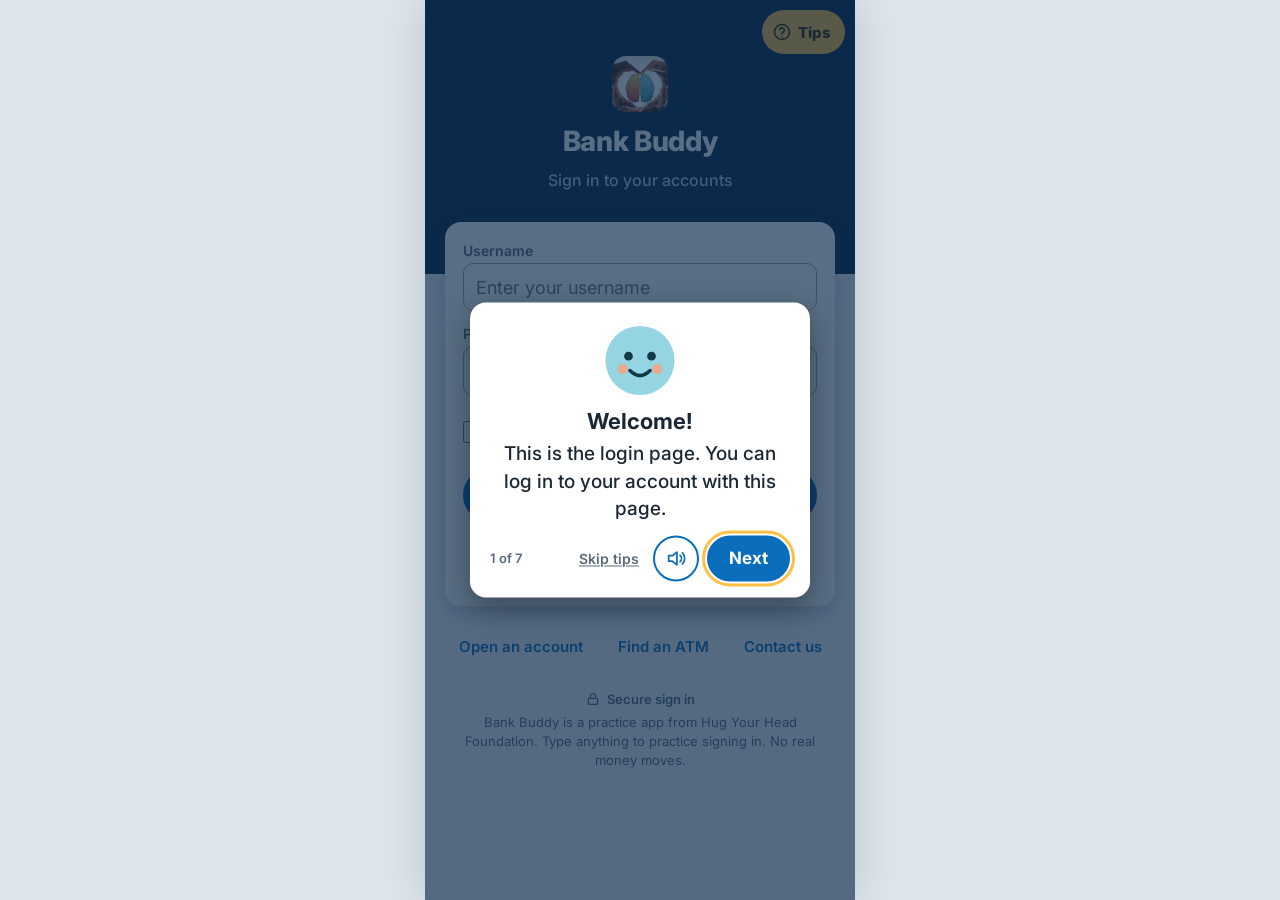
==== bank-buddy/index.html @ 701d1bda "Bank Buddy: progress + Scam Score, practice mode, Dinner Challenge, Scam Test, share results Co-Auth" ====
<!DOCTYPE html>
<html lang="en">
<head>
<meta charset="utf-8">
<meta name="viewport" content="width=device-width, initial-scale=1, viewport-fit=cover">
<meta name="theme-color" content="#0b2a4a">
<meta name="robots" content="noindex, nofollow, noarchive">
<meta name="description" content="Bank Buddy is a practice banking app from Hug Your Head Foundation.">
<link rel="manifest" href="/bank-buddy/manifest.webmanifest">
<link rel="apple-touch-icon" href="/bank-buddy/apple-touch-icon.png">
<link rel="icon" type="image/png" href="/bank-buddy/icon-192.png">
<meta name="apple-mobile-web-app-capable" content="yes">
<meta name="mobile-web-app-capable" content="yes">
<meta name="apple-mobile-web-app-title" content="Bank Buddy">
<meta name="apple-mobile-web-app-status-bar-style" content="black-translucent">

<title>Bank Buddy Guided</title>
<link href="https://fonts.googleapis.com/css2?family=Inter:wght@400;500;600;700;800&display=swap" rel="stylesheet">
<style>
/* Layout idea: one phone-width column, navy header, white rows on a pale grey ground, tab bar at the bottom. */
:root{
  --navy:#0b2a4a; --acc:#0a6ebd; --bg:#f2f4f7; --line:#e1e6ec; --mute:#5b6b7a; --txt:#1b2733; --pos:#17703f; --err:#b3261e; --gold:#e8a317;
  --font:'Inter',system-ui,-apple-system,'Segoe UI',Roboto,sans-serif;
  color-scheme: light;
}
*{box-sizing:border-box}
html,body{height:100%;margin:0}
body{background:#dfe5ec;color:var(--txt);font-family:var(--font);-webkit-font-smoothing:antialiased;-webkit-tap-highlight-color:transparent}
button,input,select{font-family:inherit;color:inherit}
button{cursor:pointer}
a{color:inherit}
:focus-visible{outline:3px solid #ffbf47;outline-offset:2px}
#app{height:100%;max-width:430px;margin:0 auto;background:var(--bg);display:flex;flex-direction:column;position:relative;overflow:hidden;box-shadow:0 0 40px rgba(11,42,74,.18)}
.scroll{flex:1;overflow-y:auto;overflow-x:hidden;-webkit-overflow-scrolling:touch}
.hdr{background:var(--navy);color:#fff;padding:calc(env(safe-area-inset-top) + 12px) 12px 14px;flex:none}
.hdr.big{padding:calc(env(safe-area-inset-top) + 18px) 20px 20px}
.nav{display:grid;grid-template-columns:96px 1fr 96px;align-items:center;min-height:44px}
.nav .t{font-size:18px;font-weight:700;text-align:center}
.nav .r{display:flex;justify-content:flex-end}
.nbtn{display:inline-flex;align-items:center;gap:2px;min-height:44px;min-width:44px;padding:0 8px;color:#fff;font-weight:600;font-size:17px;background:none;border:none}
.tabbar{flex:none;display:flex;background:#fff;border-top:1px solid var(--line);padding:6px 4px calc(env(safe-area-inset-bottom) + 8px)}
.tab{flex:1;display:flex;flex-direction:column;align-items:center;justify-content:center;gap:3px;min-height:56px;background:none;border:none;color:var(--mute);font-size:12px;font-weight:600;padding:0}
.tab[aria-current="page"]{color:var(--acc);font-weight:700}
.sect{display:flex;justify-content:space-between;align-items:baseline;padding:18px 16px 8px}
.sect h2{margin:0;font-size:14px;font-weight:700;color:var(--mute);text-transform:uppercase;letter-spacing:.6px}
.sect span{font-size:15px;font-weight:700}
.row{display:flex;align-items:center;gap:12px;padding:14px 16px;min-height:56px;background:#fff;border:none;border-bottom:1px solid var(--line);width:100%;text-align:left;text-decoration:none;color:var(--txt)}
.row .m{flex:1;min-width:0}
.row .n{font-size:17px;font-weight:600}
.row .s{font-size:14px;color:var(--mute);margin-top:2px;line-height:1.3}
.row .a{text-align:right}
.row .amt{font-size:19px;font-weight:700;font-variant-numeric:tabular-nums}
.chev{color:#8a97a5;flex:none}
.qa{display:flex;background:#fff;padding:16px 8px 14px;border-bottom:1px solid var(--line)}
.qa button{flex:1;display:flex;flex-direction:column;align-items:center;gap:6px;min-height:44px;background:none;border:none;font-size:13px;font-weight:600}
.qa .c{width:52px;height:52px;border-radius:26px;background:#e6f0fa;color:var(--acc);display:flex;align-items:center;justify-content:center}
.promo{margin:16px;background:#fff;border-radius:14px;padding:14px 16px;display:flex;align-items:center;gap:12px;border:1px solid var(--line);width:calc(100% - 32px);text-align:left}
.tx{display:flex;align-items:center;gap:12px;padding:10px 16px;min-height:60px;background:#fff;border:none;border-bottom:1px solid var(--line);width:100%;text-align:left}
.av{flex:none;width:40px;height:40px;border-radius:20px;background:#e6edf5;color:var(--navy);display:flex;align-items:center;justify-content:center;font-weight:700;font-size:16px}
.tx .m{flex:1;min-width:0}
.tx .n{font-size:16px;font-weight:600;overflow:hidden;text-overflow:ellipsis;white-space:nowrap}
.tx .s{font-size:14px;color:var(--mute)}
.tx .v{font-size:16px;font-weight:700;font-variant-numeric:tabular-nums}
.pos{color:var(--pos)}
.lbl{padding:12px 16px 6px;font-size:13px;font-weight:700;color:var(--mute);text-transform:uppercase;letter-spacing:.6px}
.seg{display:flex;background:#fff;border-bottom:1px solid var(--line)}
.seg button{flex:1;padding:12px 0;font-size:16px;font-weight:600;color:var(--mute);background:none;border:none;border-bottom:3px solid transparent;min-height:48px}
.seg button[aria-selected="true"]{color:var(--acc);font-weight:700;border-bottom-color:var(--acc)}
.pill{flex:1;display:flex;align-items:center;justify-content:center;gap:6px;min-height:44px;border-radius:22px;background:rgba(255,255,255,.14);color:#fff;font-weight:600;font-size:15px;border:none}
.search{display:flex;gap:8px;padding:10px 16px}
.search .f{flex:1;display:flex;align-items:center;gap:8px;background:#fff;border:1px solid #c9d2dc;border-radius:22px;padding:0 14px;min-height:44px;color:var(--mute)}
.search input{flex:1;border:none;outline:none;background:transparent;font-size:16px;min-width:0;min-height:42px}
.search .fb{width:44px;height:44px;border-radius:22px;border:1px solid #c9d2dc;background:#fff;color:var(--navy);display:flex;align-items:center;justify-content:center}
.chips{display:flex;gap:8px;padding:0 16px 10px}
.chip{min-height:36px;padding:0 14px;border-radius:18px;border:1px solid #c9d2dc;background:#fff;font-size:14px;font-weight:600}
.chip[aria-pressed="true"]{background:var(--navy);color:#fff;border-color:var(--navy)}
.fld{position:relative;display:flex;align-items:center;justify-content:space-between;gap:10px;background:#fff;padding:12px 16px;min-height:60px;border-bottom:1px solid var(--line)}
.fld .fm{flex:1;min-width:0}
.fld .lab{display:block;font-size:13px;font-weight:600;color:var(--mute)}
.fld .val{font-size:17px;font-weight:600;margin-top:2px}
.fld .sub{font-size:14px;color:var(--mute)}
.fld select{width:100%;border:none;background:transparent;font-size:17px;font-weight:600;padding:2px 28px 2px 0;appearance:none;-webkit-appearance:none;outline-offset:6px;margin-top:2px}
.fld .dd{position:absolute;right:16px;top:50%;transform:translateY(-50%);pointer-events:none;color:#8a97a5}
.fld input.txt{width:100%;border:none;outline:none;background:transparent;font-size:17px;font-weight:500;padding:2px 0;min-height:28px;margin-top:2px}
.amt-box{background:#fff;padding:14px 16px;border-top:1px solid var(--line);border-bottom:1px solid var(--line)}
.amt-box .in{display:flex;align-items:center;gap:4px}
.amt-box .in span{font-size:34px;font-weight:700;color:var(--mute)}
.amt-box input{flex:1;min-width:0;border:none;outline:none;background:transparent;font-size:34px;font-weight:700;min-height:48px;font-variant-numeric:tabular-nums}
.err{display:flex;gap:8px;align-items:flex-start;margin:12px 16px 0;padding:10px 12px;border-radius:10px;background:#fdecea;color:var(--err);font-size:15px;font-weight:600;line-height:1.35}
.note{padding:12px 16px;font-size:13px;color:var(--mute);line-height:1.45}
.foot{padding:12px 16px calc(env(safe-area-inset-bottom) + 20px);display:flex;flex-direction:column;gap:10px;background:var(--bg)}
.btn{display:flex;align-items:center;justify-content:center;gap:8px;min-height:54px;border-radius:28px;border:2px solid var(--acc);background:var(--acc);color:#fff;font-weight:700;font-size:18px;width:100%}
.btn.s{background:#fff;color:var(--acc)}
.btn.sm{min-height:48px;font-size:16px}
.kv{display:flex;justify-content:space-between;align-items:flex-start;gap:16px;padding:14px 16px;background:#fff;border-bottom:1px solid var(--line)}
.kv .k{font-size:15px;color:var(--mute);font-weight:500}
.kv .v{font-size:16px;font-weight:600;text-align:right;min-width:0;overflow-wrap:anywhere}
.hero{background:#fff;padding:22px 16px 18px;text-align:center;border-bottom:1px solid var(--line)}
.hero .k{font-size:14px;font-weight:600;color:var(--mute)}
.hero .b{font-size:44px;font-weight:800;letter-spacing:-.5px;margin-top:4px;font-variant-numeric:tabular-nums}
.ok{width:72px;height:72px;border-radius:36px;background:var(--pos);color:#fff;display:flex;align-items:center;justify-content:center;margin:0 auto 10px}
.login-top{background:var(--navy);padding:calc(env(safe-area-inset-top) + 56px) 24px 84px;display:flex;flex-direction:column;align-items:center;gap:12px;color:#fff}
.login-card{margin:-52px 20px 0;background:#fff;border-radius:16px;padding:20px 18px 18px;box-shadow:0 6px 20px rgba(11,42,74,.18);display:flex;flex-direction:column;gap:14px}
.login-card label.l{display:block;font-size:14px;font-weight:600;color:var(--mute);margin-bottom:4px}
.dots{-webkit-text-security:disc;text-security:disc}
.login-card input[type=text],.login-card input[type=password]{width:100%;border:1.5px solid #9aa8b6;border-radius:10px;padding:10px 12px;font-size:18px;min-height:48px;background:#fff}
.pw{display:flex;align-items:center;border:1.5px solid #9aa8b6;border-radius:10px;padding-right:6px}
.pw input{border:none!important;flex:1;min-width:0}
.linkbtn{background:none;border:none;color:var(--acc);font-weight:600;font-size:16px;min-height:44px;padding:0 8px}
.contact{display:flex;align-items:center;gap:14px;padding:10px 16px;min-height:62px;background:#fff;border:none;border-bottom:1px solid var(--line);width:100%;text-align:left}
.rec{display:flex;gap:6px;padding:4px 10px 16px;overflow-x:auto}
.rec button{flex:none;display:flex;flex-direction:column;align-items:center;gap:6px;width:76px;min-height:44px;background:none;border:none;font-size:13px;font-weight:600}
.rec .av{width:56px;height:56px;border-radius:28px;background:#dbe8f6;font-size:19px}
.card3d{margin:16px;border-radius:18px;padding:18px;color:#fff;background:linear-gradient(135deg,#0b2a4a,#0a6ebd);min-height:170px;display:flex;flex-direction:column;justify-content:space-between;box-shadow:0 8px 20px rgba(11,42,74,.25)}
.sw{position:relative;width:52px;height:32px;flex:none}
.sw input{position:absolute;inset:0;opacity:0;width:100%;height:100%;margin:0;cursor:pointer}
.sw i{position:absolute;inset:0;border-radius:16px;background:#9aa8b6;transition:background .15s}
.sw i::after{content:"";position:absolute;left:3px;top:3px;width:26px;height:26px;border-radius:13px;background:#fff;transition:transform .15s}
.sw input:checked + i{background:var(--acc)}
.sw input:checked + i::after{transform:translateX(20px)}
.sw input:focus-visible + i{outline:3px solid #ffbf47;outline-offset:2px}
.scrim{position:absolute;inset:0;background:rgba(11,42,74,.5);display:flex;align-items:flex-end;z-index:20}
.sheet{background:#fff;width:100%;border-radius:20px 20px 0 0;padding:8px 0 calc(env(safe-area-inset-bottom) + 16px);max-height:85%;overflow-y:auto}
.sheet .grab{width:40px;height:5px;border-radius:3px;background:#c9d2dc;margin:4px auto 10px}
.sheet h2{margin:0;padding:4px 16px 8px;font-size:20px}
.toast{position:absolute;left:16px;right:16px;bottom:calc(env(safe-area-inset-bottom) + 84px);background:var(--navy);color:#fff;border-radius:12px;padding:12px 16px;font-size:15px;font-weight:600;z-index:30;text-align:center}
.badge{position:absolute;top:6px;right:6px;min-width:18px;height:18px;border-radius:9px;background:var(--gold);color:var(--txt);font-size:12px;font-weight:800;display:flex;align-items:center;justify-content:center;padding:0 4px}
.up{width:100%;display:flex;gap:10px;padding:12px 16px;background:#fff}
.up label{flex:1;position:relative;min-height:96px;border:2px dashed #9aa8b6;border-radius:12px;display:flex;flex-direction:column;align-items:center;justify-content:center;gap:6px;font-size:14px;font-weight:600;color:var(--mute);text-align:center;padding:8px;cursor:pointer}
.up label.done{border-style:solid;border-color:var(--pos);color:var(--pos)}
.up input{position:absolute;inset:0;opacity:0;width:100%;height:100%;cursor:pointer}
.hdr{position:relative}
.login-top{position:relative}
.tipsbtn{position:absolute;top:calc(env(safe-area-inset-top) + 10px);right:10px;display:inline-flex;align-items:center;gap:6px;min-height:44px;padding:0 14px 0 10px;border-radius:22px;border:none;background:#ffbf47;color:#3b2a00;font-weight:800;font-size:15px;z-index:5}
.tipsbtn.s1{right:76px}.tipsbtn.s2{right:60px}
.tourblock{position:absolute;inset:0;z-index:40;background:transparent}
.tourblock.dim{background:rgba(11,42,74,.68)}
.ring{position:absolute;z-index:41;border:3px solid #ffbf47;border-radius:14px;box-shadow:0 0 0 9999px rgba(11,42,74,.68);pointer-events:none}
.ring.pulse{box-shadow:none;animation:pulse 1.4s infinite}
@keyframes pulse{0%,100%{box-shadow:0 0 0 0 rgba(255,191,71,.8)}50%{box-shadow:0 0 0 10px rgba(255,191,71,0)}}
.tpop{position:absolute;z-index:43;left:16px;width:calc(100% - 32px);max-width:330px;background:#fff;border-radius:16px;padding:14px;box-shadow:0 10px 30px rgba(0,0,0,.35)}
.tpop.say{left:50%;top:50%;transform:translate(-50%,-50%);width:calc(100% - 40px);max-width:340px;padding:22px 20px 16px;text-align:center}
.tpop h3{margin:8px 0 6px;font-size:22px;line-height:1.2}
.tpop p{margin:0;font-size:17px;line-height:1.45;font-weight:500}
.tpop.say p{font-size:19px}
.tpop .tb{display:flex;align-items:center;gap:8px;margin-top:12px}
.tpop .cnt{flex:1;font-size:13px;color:var(--mute);font-weight:600;text-align:left}
.tbtn{min-height:46px;padding:0 20px;border-radius:23px;border:2px solid var(--acc);background:var(--acc);color:#fff;font-weight:700;font-size:17px}
.tbtn.o{background:#fff;color:var(--acc)}
.tbtn.ic{width:46px;padding:0;display:inline-flex;align-items:center;justify-content:center}
.skip{background:none;border:none;color:var(--mute);font-size:14px;font-weight:600;min-height:44px;padding:0 6px;text-decoration:underline}
.trybar{position:absolute;left:10px;right:10px;bottom:calc(env(safe-area-inset-bottom) + 10px);z-index:35;background:#fff8e1;border:2px solid #ffbf47;border-radius:14px;padding:6px 6px 6px 10px;display:flex;align-items:center;gap:8px;box-shadow:0 4px 14px rgba(0,0,0,.22)}
.trybar .tbtn.ic{min-height:40px;min-width:40px}
.trybar .mini{flex:none;border:none;background:rgba(0,0,0,.08);border-radius:999px;font-size:14px;font-weight:700;padding:0 12px;min-height:40px;color:inherit}
.trybar.min{left:auto;right:10px;padding:4px 12px 4px 6px;border-radius:999px;cursor:pointer}
.trybar.min .t,.trybar.min .tbtn,.trybar.min .skip,.trybar.min .mini{display:none}
.trybar.min:after{content:'Your turn';font-size:14px;font-weight:700;color:#3b2a00}
.trybar.mbar.min:after{content:'Mission';color:var(--navy)}
.trybar.cbar.min:after{content:'Challenge'}
.trybar .t{flex:1;font-size:15px;font-weight:700;line-height:1.25;color:#3b2a00}
.trybar.mbar{background:#e6f0fa;border-color:var(--acc)}
.trybar.mbar .t{color:var(--navy)}
.mcard{display:block;width:calc(100% - 32px);margin:12px 16px 0;padding:14px 16px;border-radius:16px;border:2px solid #ffbf47;background:#fff8e1;text-align:left}
.mc-top{display:flex;justify-content:space-between;align-items:center}
.mc-rank{display:inline-flex;align-items:center;gap:6px;font-size:19px;font-weight:800;color:#3b2a00}
.mc-n{font-size:14px;font-weight:700;color:#3b2a00}
.bar{display:block;height:12px;border-radius:6px;background:#f0e2b6;margin:10px 0;overflow:hidden}
.bar i{display:block;height:100%;background:var(--navy);border-radius:6px}
.mc-cta{display:flex;align-items:center;justify-content:space-between;font-size:16px;font-weight:700;color:var(--acc)}
.rankcard{background:#fff;padding:18px 16px;border-bottom:1px solid var(--line)}
.lv{display:flex;gap:6px;margin-top:12px}
.lv span{flex:1;text-align:center;font-size:13px;font-weight:700;padding:8px 2px;border-radius:10px;border:2px solid var(--line);color:var(--mute)}
.lv span.on{border-color:var(--navy);background:var(--navy);color:#fff}
.lv span.past{border-color:var(--pos);color:var(--pos)}
.chip2{flex:none;min-height:36px;display:inline-flex;align-items:center;padding:0 14px;border-radius:18px;font-size:14px;font-weight:700;border:2px solid var(--acc);color:var(--acc);background:#fff}
.chip2.dn{border-color:var(--pos);color:var(--pos)}
.stars{display:flex;justify-content:center;gap:4px;flex-wrap:wrap}
.chk{background:#fff;padding:6px 16px 10px;border-top:1px solid var(--line);border-bottom:1px solid var(--line)}
.chk label{display:flex;align-items:flex-start;gap:12px;min-height:48px;padding:10px 0;font-size:16px;font-weight:600;line-height:1.35;border-bottom:1px solid var(--line)}
.chk label:last-child{border-bottom:none}
.chk input{width:26px;height:26px;accent-color:var(--acc);flex:none;margin:0}
.btn[disabled]{opacity:.45}
.qcard{margin:16px;background:#fff;border:2px solid var(--line);border-radius:16px;padding:16px}
.qcard .src{font-size:13px;font-weight:700;color:var(--mute);text-transform:uppercase;letter-spacing:.5px}
.qcard .msg{font-size:20px;font-weight:600;line-height:1.4;margin-top:6px}
.res{margin:0 16px;padding:14px;border-radius:14px;border:2px solid;font-size:16px;line-height:1.45}
.res.good{border-color:var(--pos);background:#eaf6ee}.res.bad{border-color:var(--err);background:#fdecea}
.res b{display:flex;align-items:center;gap:8px;font-size:19px;margin-bottom:4px}
.login-card{position:relative;z-index:1}
@media (prefers-reduced-motion:reduce){*{transition:none!important;animation:none!important}}
</style>
</head>
<body>
<div id="app"></div>
<script>
"use strict";
/* ---------- helpers ---------- */
var esc=function(s){return String(s).replace(/[&<>"']/g,function(c){return {'&':'&amp;','<':'&lt;','>':'&gt;','"':'&quot;',"'":'&#39;'}[c]})};
var fmt=function(n){return new Intl.NumberFormat('en-US',{style:'currency',currency:'USD'}).format(n)};
var r2=function(n){return Math.round(n*100)/100};
var dshort=function(iso){return new Date(iso).toLocaleDateString('en-US',{month:'short',day:'numeric'})};
var dlong=function(iso){return new Date(iso).toLocaleDateString('en-US',{month:'short',day:'numeric',year:'numeric'})};
function ico(p,s,fill){s=s||24;return '<svg width="'+s+'" height="'+s+'" viewBox="0 0 24 24" fill="'+(fill||'none')+'" stroke="currentColor" stroke-width="1.9" stroke-linecap="round" stroke-linejoin="round" aria-hidden="true">'+p+'</svg>'}
var P={
 accounts:'<path d="M3 10l9-6 9 6"/><path d="M5 10v8M9.5 10v8M14.5 10v8M19 10v8"/><path d="M3 20h18"/>',
 transfer:'<path d="M4 8h14M14 4l4 4-4 4"/><path d="M20 16H6M10 12l-4 4 4 4"/>',
 deposit:'<path d="M4 8h3l2-3h6l2 3h3v11H4V8z"/><circle cx="12" cy="13" r="3.5"/>',
 cards:'<rect x="3" y="5" width="18" height="14" rx="2"/><path d="M3 10h18M7 15h3"/>',
 more:'<circle cx="5" cy="12" r="1.3"/><circle cx="12" cy="12" r="1.3"/><circle cx="19" cy="12" r="1.3"/>',
 bell:'<path d="M6 16v-5a6 6 0 1112 0v5l2 2H4l2-2z"/><path d="M10 21h4"/>',
 chev:'<path d="M9 5l7 7-7 7"/>',back:'<path d="M15 5l-7 7 7 7"/>',down:'<path d="M5 9l7 7 7-7"/>',
 eye:'<path d="M2 12s4-7 10-7 10 7 10 7-4 7-10 7S2 12 2 12z"/><circle cx="12" cy="12" r="3"/>',
 eyeoff:'<path d="M3 3l18 18"/><path d="M10.6 6.1A9.8 9.8 0 0112 6c6 0 10 6 10 6a17 17 0 01-3.2 3.9M6.5 7.6C3.9 9.3 2 12 2 12s4 7 10 7a9.6 9.6 0 004.2-1"/>',
 face:'<path d="M4 8V6a2 2 0 012-2h2M16 4h2a2 2 0 012 2v2M20 16v2a2 2 0 01-2 2h-2M8 20H6a2 2 0 01-2-2v-2"/><path d="M9 10v1M15 10v1M12 10v4h-1M9 16c1.5 1.3 4.5 1.3 6 0"/>',
 bills:'<rect x="4" y="3" width="16" height="18" rx="2"/><path d="M8 8h8M8 12h8M8 16h5"/>',
 person:'<circle cx="9" cy="8" r="3.5"/><path d="M2.5 20c.8-3.5 3.3-5.5 6.5-5.5s5.7 2 6.5 5.5"/><path d="M17 8h5M19.5 5.5v5"/>',
 check:'<path d="M5 12.5l4.5 4.5L19 7"/>',search:'<circle cx="11" cy="11" r="7"/><path d="M20 20l-4-4"/>',
 cal:'<rect x="3" y="5" width="18" height="16" rx="2"/><path d="M3 10h18M8 3v4M16 3v4"/>',
 filter:'<path d="M4 6h16M7 12h10M10 18h4"/>',lock:'<rect x="5" y="11" width="14" height="9" rx="2"/><path d="M8 11V8a4 4 0 018 0v3"/>',
 warn:'<path d="M12 3l10 18H2L12 3z"/><path d="M12 10v5"/><path d="M12 18h.01"/>',
 user:'<circle cx="12" cy="8" r="4"/><path d="M4 21c1-4.5 4-6.5 8-6.5s7 2 8 6.5"/>',
 shield:'<path d="M12 3l8 3v6c0 5-3.5 8-8 9-4.5-1-8-4-8-9V6l8-3z"/><path d="M8.5 12l2.5 2.5 4.5-5"/>',
 help:'<circle cx="12" cy="12" r="9"/><path d="M9.1 9a3 3 0 015.8 1c0 2-3 2.5-3 4.5"/><path d="M12 18h.01"/>',
 doc:'<path d="M6 3h8l4 4v14H6V3z"/><path d="M14 3v4h4M9 12h6M9 16h6"/>',
 out:'<path d="M9 4H5v16h4M16 8l4 4-4 4M20 12H9"/>'
};
var LOGO='<img src="[data-uri]" width="56" height="56" alt="Hug Your Head logo" style="border-radius:14px;background:#fff;display:block">';

/* ---------- data ---------- */
var CONTACTS=[
 {id:'mom',name:'Mom',ini:'MC',sub:'maria.c@example.com'},
 {id:'jordan',name:'Jordan Patel',ini:'JP',sub:'(555) 014-2290'},
 {id:'alex',name:'Alex Rivera',ini:'AR',sub:'alex.r@example.com'},
 {id:'taylor',name:'Taylor Lee',ini:'TL',sub:'(555) 013-7741'},
 {id:'casey',name:'Casey Nguyen',ini:'CN',sub:'casey.n@example.com'}
];
var PAYEES=[
 {id:'phone',name:'Phone Company',sub:'Due in 6 days',amt:40},
 {id:'power',name:'Desert Electric and Gas',sub:'Due in 11 days',amt:60},
 {id:'net',name:'Skyline Internet',sub:'Due in 14 days',amt:50},
 {id:'water',name:'City Water Department',sub:'Due in 20 days',amt:25}
];
var SEND_LIMIT=2500, MIN_DUE=25;
function dAgo(n){var d=new Date();d.setHours(12,0,0,0);d.setDate(d.getDate()-n);return d.toISOString()}
function seed(){
  var id=0;
  function t(a,n,c,amt,d,p){id++;return {id:'t'+id,a:a,n:n,c:c,amt:amt,d:dAgo(d),p:!!p}}
  return {
    nid:100,alerts:2,locked:false,faceId:true,paperless:true,done:{},seen:{},tips:true,autoread:false,
    accts:[
      {id:'chk',name:'Everyday Checking',kind:'Checking',mask:'4821',bal:1000},
      {id:'sav',name:'Premier Savings',kind:'Savings',mask:'7730',bal:1000},
      {id:'cc',name:'Rewards Visa',kind:'Credit card',mask:'1156',bal:75,limit:500}
    ],
    txs:[
      t('chk','Coffee Corner','Dining',-5,0,true),
      t('chk','Grocery Mart','Groceries',-40,1),
      t('chk','Direct deposit','Payroll',500,2),
      t('chk','Streaming Plus','Entertainment',-10,3),
      t('chk','Gas Station','Auto',-30,4),
      t('chk','Transfer from Premier Savings','Transfer',100,5),
      t('chk','Phone Company','Bills',-50,6),
      t('chk','Pizza Place','Dining',-20,8),
      t('sav','Transfer to Everyday Checking','Transfer',-100,5),
      t('sav','Interest paid','Interest',2,9),
      t('sav','Transfer from Everyday Checking','Transfer',100,12),
      t('cc','Online Store','Shopping',-50,2),
      t('cc','Riverside Restaurant','Dining',-25,3),
      t('cc','Payment, thank you','Payment',100,10)
    ]
  };
}
var KEY='bankbuddy-guided-v1';
function load(){try{var s=localStorage.getItem(KEY);return s?JSON.parse(s):null}catch(e){return null}}
function save(){try{localStorage.setItem(KEY,JSON.stringify(S))}catch(e){}}
var S=load()||seed();
var UI={view:{name:'signin'},hist:[],sheet:null,flow:null,dep:null,q:'',filter:'all',showFilter:false,dtab:'activity',showPw:false,toast:'',err:'',cq:'',u:'',pwv:'',tour:null,mission:null,celebrate:null,scam:null,safety:[false,false,false],spoken:''};

function A(id){return S.accts.filter(function(a){return a.id===id})[0]}
function present(a){
  var pend=S.txs.filter(function(t){return t.a===a.id&&t.p}).reduce(function(s,t){return s+t.amt},0);
  return r2(a.bal-pend);
}
function addTx(a,n,c,amt,p){S.nid++;S.txs.push({id:'t'+S.nid,a:a,n:n,c:c,amt:r2(amt),d:new Date().toISOString(),p:!!p})}
function conf(){var c='ABCDEFGHJKMNPQRSTUVWXYZ23456789',o='';for(var i=0;i<8;i++){o+=c[Math.floor(Math.random()*c.length)];if(i===3)o+='-'}return o}
function parseAmt(v){v=String(v||'').replace(/[$,\s]/g,'');if(!/^\d+(\.\d{1,2})?$/.test(v))return NaN;return r2(parseFloat(v))}
function greet(){var h=new Date().getHours();return h<12?'Good morning':h<18?'Good afternoon':'Good evening'}
function ini(n){return n.split(/\s+/).map(function(w){return w[0]}).join('').slice(0,2).toUpperCase()}

/* ---------- navigation ---------- */
function go(view){UI.hint=null;UI.cmsg='';UI.tour=null;UI.sheet=null;UI.hist.push(UI.view);UI.view=view;UI.err='';render(true)}
function back(){UI.hint=null;UI.cmsg='';UI.tour=null;UI.sheet=null;UI.view=UI.hist.pop()||{name:'accounts'};UI.err='';render(true)}
function root(name){UI.hint=null;UI.cmsg='';UI.tour=null;UI.sheet=null;UI.hist=[];UI.view={name:name};UI.err='';UI.q='';UI.filter='all';UI.showFilter=false;UI.dtab='activity';render(true)}

/* ---------- components ---------- */
function tabbar(active){
  var tabs=[['accounts','Accounts','accounts'],['pay','Pay &amp; Transfer','transfer'],['deposit','Deposit','deposit'],['cards','Cards','cards'],['more','More','more']];
  return '<nav class="tabbar" aria-label="Main" data-tour="tabbar">'+tabs.map(function(t){
    return '<button class="tab" data-a="tab" data-t="'+t[0]+'"'+(active===t[0]?' aria-current="page"':'')+'>'+ico(P[t[2]],26,t[0]==='more'?'currentColor':'none')+'<span>'+t[1]+'</span></button>'}).join('')+'</nav>';
}
function nav(title,left,right){
  return '<header class="hdr"><div class="nav"><div>'+(left||'')+'</div><div class="t">'+title+'</div><div class="r">'+(right||'')+'</div></div></header>';
}
function nb(a,text,icon,extra){return '<button class="nbtn" data-a="'+a+'"'+(extra||'')+'>'+(icon?ico(P[icon],22):'')+text+'</button>'}
function kv(k,v){return '<div class="kv"><span class="k">'+k+'</span><span class="v">'+v+'</span></div>'}
function chevRow(icon,title,sub,attrs){
  return '<button class="row" '+attrs+'><span class="av" style="width:44px;height:44px;border-radius:12px;background:#e6f0fa;color:var(--acc)">'+ico(P[icon],26)+'</span><span class="m"><span class="n" style="display:block">'+title+'</span><span class="s" style="display:block">'+sub+'</span></span><span class="chev">'+ico(P.chev,20)+'</span></button>';
}
function txRow(t){
  var pos=t.amt>0;
  return '<button class="tx" data-a="tx" data-id="'+t.id+'"><span class="av">'+esc(t.c==='Payment'?'P':ini(t.n.replace(/^(Transfer|Sent|Bill pay)( to| from)?:?\s*/i,'')||t.n))+'</span><span class="m"><span class="n" style="display:block">'+esc(t.n)+'</span><span class="s" style="display:block">'+dshort(t.d)+' · '+(t.p?'Pending':esc(t.c))+'</span></span><span class="v'+(pos?' pos':'')+'">'+(pos?'+':'-')+fmt(Math.abs(t.amt))+'</span></button>';
}
function acctOpts(list,sel){return list.map(function(a){return '<option value="'+a.id+'"'+(a.id===sel?' selected':'')+'>'+esc(a.name)+' ...'+a.mask+'</option>'}).join('')}

/* ---------- screens ---------- */
function listFor(a){
  var q=UI.q.trim().toLowerCase();
  var list=S.txs.filter(function(t){return t.a===a.id}).sort(function(x,y){return (y.p-x.p)||(new Date(y.d)-new Date(x.d))||(y.id<x.id?-1:1)});
  if(UI.filter==='in')list=list.filter(function(t){return t.amt>0});
  if(UI.filter==='out')list=list.filter(function(t){return t.amt<0});
  if(q)list=list.filter(function(t){return (t.n+' '+t.c).toLowerCase().indexOf(q)>-1});
  if(!list.length)return '<div class="note" style="text-align:center;padding:28px 16px;font-size:15px">No transactions match.</div>';
  var pend=list.filter(function(t){return t.p}),post=list.filter(function(t){return !t.p});
  return (pend.length?'<div class="lbl">Pending</div>'+pend.map(txRow).join(''):'')+(post.length?'<div class="lbl">Posted</div>'+post.map(txRow).join(''):'');
}
function vDetail(){
  var a=A(UI.view.id), cc=a.kind==='Credit card';
  var sub=cc?('Credit card ...'+a.mask):(a.kind+' ...'+a.mask);
  var body='';
  if(UI.dtab==='activity'){
    body='<div class="search" data-tour="search"><label class="f"><span class="sr" style="position:absolute;left:-9999px">Search transactions</span>'+ico(P.search,20)+'<input id="q" type="search" placeholder="Search transactions" value="'+esc(UI.q)+'" data-in="q"></label><button class="fb" data-a="filtertoggle" aria-label="Filter transactions" aria-expanded="'+UI.showFilter+'">'+ico(P.filter,20)+'</button></div>'+
    (UI.showFilter?'<div class="chips">'+[['all','All'],['in','Money in'],['out','Money out']].map(function(c){return '<button class="chip" data-a="filter" data-f="'+c[0]+'" aria-pressed="'+(UI.filter===c[0])+'">'+c[1]+'</button>'}).join('')+'</div>':'')+
    '<div id="txlist" data-tour="txlist">'+listFor(a)+'</div>';
  } else if(UI.dtab==='details'){
    body='<div style="height:12px"></div>'+kv('Nickname',esc(a.name))+kv('Account type',a.kind)+kv('Account number','•••••••'+a.mask)+kv('Opened','March 14, 2021')+
      (a.kind==='Savings'?kv('Interest rate','0.50% APY'):'')+(cc?kv('Credit limit',fmt(a.limit))+kv('Available credit',fmt(a.limit-a.bal))+kv('Minimum payment due',fmt(MIN_DUE)):'')+
      '<div class="note">Routing and full account numbers are hidden in this demo.</div>';
  } else {
    body='<div style="height:12px"></div>'+['October 2026','September 2026','August 2026'].map(function(m){return '<button class="row" data-a="soon" data-m="Statements are not available in this demo."><span class="av" style="background:#e6f0fa;color:var(--acc)">'+ico(P.doc,22)+'</span><span class="m"><span class="n" style="display:block;font-size:16px">'+m+' statement</span><span class="s" style="display:block">PDF</span></span><span class="chev">'+ico(P.chev,20)+'</span></button>'}).join('');
  }
  var primaryBtn = cc ? '<button class="pill" data-a="newtransfer" data-to="cc" data-from="chk">'+ico(P.transfer,20)+'Pay card</button>' : '<button class="pill" data-a="newtransfer" data-from="'+a.id+'">'+ico(P.transfer,20)+'Transfer</button>';
  return '<header class="hdr" style="padding-bottom:18px"><div style="display:flex;justify-content:space-between;align-items:center"><button class="nbtn" data-a="back" data-tour="back" aria-label="Back" style="padding:0">'+ico(P.back,26)+'</button><button class="nbtn" data-a="soon" data-m="More options are not part of this demo." aria-label="More options" style="justify-content:center">'+ico(P.more,26,'currentColor')+'</button></div>'+
  '<div style="padding:0 8px"><div style="font-size:17px;font-weight:600">'+esc(a.name)+'</div><div style="font-size:14px;color:#b9cbe0">'+sub+'</div>'+
  '<div data-tour="balance" style="font-size:42px;font-weight:800;margin-top:10px;letter-spacing:-.5px;font-variant-numeric:tabular-nums">'+fmt(a.bal)+'</div>'+
  '<div style="font-size:14px;color:#b9cbe0">'+(cc?'Current balance · Available credit '+fmt(a.limit-a.bal):'Available balance · Present balance '+fmt(present(a)))+'</div>'+
  '<div data-tour="actions" style="display:flex;gap:8px;margin-top:14px">'+primaryBtn+'<button class="pill" data-a="tab" data-t="deposit">'+ico(P.deposit,20)+'Deposit</button><button class="pill" data-a="bills">'+ico(P.bills,20)+'Pay bill</button></div></div></header>'+
  '<div class="seg" role="tablist" data-tour="tabs">'+[['activity','Activity'],['details','Details'],['statements','Statements']].map(function(t){return '<button role="tab" data-a="dtab" data-t="'+t[0]+'" aria-selected="'+(UI.dtab===t[0])+'">'+t[1]+'</button>'}).join('')+'</div>'+
  '<div class="scroll">'+body+'<div style="height:16px"></div></div>'+tabbar('accounts');
}
function avail(a){return a.kind==='Credit card'?('Balance '+fmt(a.bal)):('Available '+fmt(a.bal))}
function flowTitle(f){return f.kind==='transfer'?'transferring':f.kind==='send'?'sending':'paying'}
function contactList(list){
  if(!list.length)return '<div class="note" style="text-align:center;padding:24px 16px;font-size:15px">No one matches.</div>';
  return list.map(function(c){return '<button class="contact" data-a="startsend" data-id="'+c.id+'"><span class="av" style="width:44px;height:44px;border-radius:22px">'+c.ini+'</span><span class="m" style="flex:1"><span style="display:block;font-size:17px;font-weight:600">'+esc(c.name)+'</span><span style="display:block;font-size:14px;color:var(--mute)">'+esc(c.sub)+'</span></span><span class="chev">'+ico(P.chev,20)+'</span></button>'}).join('');
}
function vSheet(){
  var s=UI.sheet; if(!s)return '';
  var inner='';
  if(s.type==='tx'){
    var t=S.txs.filter(function(x){return x.id===s.id})[0], a=A(t.a), pos=t.amt>0;
    inner='<h2>'+esc(t.n)+'</h2><div style="padding:0 16px 8px;font-size:32px;font-weight:800" class="'+(pos?'pos':'')+'">'+(pos?'+':'-')+fmt(Math.abs(t.amt))+'</div>'+kv('Status',t.p?'Pending':'Posted')+kv('Date',dlong(t.d))+kv('Category',esc(t.c))+kv('Account',esc(a.name)+' ...'+a.mask)+kv('Reference',t.id.toUpperCase());
  } else if(s.type==='alerts'){
    inner='<h2>Notifications</h2>'+
    '<div class="kv" style="display:block"><div style="font-weight:700;font-size:16px">Paycheck deposited</div><div class="s" style="font-size:14px;color:var(--mute);margin-top:2px">$500.00 arrived in Everyday Checking.</div></div>'+
    '<div class="kv" style="display:block"><div style="font-weight:700;font-size:16px">Security tip</div><div style="font-size:14px;color:var(--mute);margin-top:2px;line-height:1.4">Bank Buddy will never ask for your PIN or password by text message, email, or phone call.</div></div>';
  } else if(s.type==='share'){
    inner=shareSheetHtml();
  } else if(s.type==='security'){
    inner='<h2>Security center</h2><div class="kv" style="display:block"><div style="font-size:15px;line-height:1.5;color:var(--txt)">Never share your password, PIN, or one-time codes. Be careful with messages that rush you, promise prizes, or ask you to send money to someone you do not know.</div></div>';
  }
  return '<div class="scrim" data-a="closesheet" id="scrim"><div class="sheet" role="dialog" aria-modal="true" aria-label="Details" data-stop="1"><div class="grab"></div>'+inner+'<div style="padding:12px 16px 0"><button class="btn s sm" data-a="closesheet" id="sheetclose">Close</button></div></div></div>';
}
var toastT;
function toast(m){UI.toast=m;render();clearTimeout(toastT);toastT=setTimeout(function(){UI.toast='';render()},2200)}

/* ---------- flows ---------- */
function startFlow(f){UI.flow=f;go({name:'form'})}
function validate(){
  var f=UI.flow, amt=parseAmt(f.amount), from=A(f.from);
  if(isNaN(amt)||amt<=0)return 'Enter an amount greater than $0.00, like 25.00.';
  if(amt>from.bal)return 'Not enough money in '+from.name+'. It has '+fmt(from.bal)+' available.';
  if(f.kind==='transfer'&&A(f.to).kind==='Credit card'&&amt>A(f.to).bal)return 'That is more than the card balance of '+fmt(A(f.to).bal)+'.';
  if(f.kind==='send'&&amt>SEND_LIMIT)return 'The most you can send in one day is '+fmt(SEND_LIMIT)+'.';
  f.amt=amt;return '';
}
function submit(){
  var f=UI.flow, amt=f.amt, from=A(f.from), code=conf(), res;
  from.bal=r2(from.bal-amt);
  if(f.kind==='transfer'){
    var to=A(f.to), cc=to.kind==='Credit card';
    if(cc){to.bal=r2(to.bal-amt);addTx(to.id,'Payment, thank you','Payment',amt);addTx(from.id,'Payment to '+to.name,'Transfer',-amt)}
    else{to.bal=r2(to.bal+amt);addTx(from.id,'Transfer to '+to.name,'Transfer',-amt);addTx(to.id,'Transfer from '+from.name,'Transfer',amt)}
    res={head:cc?'Payment submitted':'Transfer submitted',line:fmt(amt)+' is on its way to '+to.name+'.'+(f.freq!=='One time'?' It repeats '+f.freq.toLowerCase()+'.':''),rows:[['From',esc(from.name)+' ...'+from.mask],['To',esc(to.name)+' ...'+to.mask],['Amount',fmt(amt)],['Date',dlong(new Date().toISOString())]],code:code,again:'newtransfer',againLabel:'Make another transfer'};
  } else if(f.kind==='send'){
    var c=CONTACTS.filter(function(x){return x.id===f.contact})[0];
    addTx(from.id,'Sent to '+c.name,'Sent money',-amt);
    res={head:'Money sent',line:fmt(amt)+' is on its way to '+c.name+'.',rows:[['Sent to',esc(c.name)],['From',esc(from.name)+' ...'+from.mask],['Amount',fmt(amt)],['Date',dlong(new Date().toISOString())]],code:code,again:'sendpick',againLabel:'Send to someone else'};
  } else {
    var p=PAYEES.filter(function(x){return x.id===f.payee})[0];
    addTx(from.id,'Bill pay: '+p.name,'Bills',-amt);
    res={head:'Payment submitted',line:fmt(amt)+' is on its way to '+p.name+'.',rows:[['Paid to',esc(p.name)],['From',esc(from.name)+' ...'+from.mask],['Amount',fmt(amt)],['Date',dlong(new Date().toISOString())]],code:code,again:'bills',againLabel:'Pay another bill'};
  }
  save();
  complete(f.kind==='transfer'?'transfer':f.kind==='send'?'send':'bill');
  if(UI.chal&&UI.chal.id==='dinner'&&f.kind==='send')finishDinner();
  UI.hist=[{name:'accounts'}]; UI.view={name:'confirm',r:res}; UI.flow=null; render(true);
}

/* ---------- tutorial, missions, scam watch ---------- */
P.speaker='<path d="M4 9v6h4l5 4V5L8 9H4z"/><path d="M16.5 8.5a5 5 0 010 7"/><path d="M19 6a8.5 8.5 0 010 12"/>';
P.star='<path d="M12 2.5l2.9 6 6.6.9-4.8 4.6 1.2 6.5L12 17.4 6.1 20.5l1.2-6.5L2.5 9.4l6.6-.9L12 2.5z"/>';
function buddyFace(sz){return '<svg width="'+sz+'" height="'+sz+'" viewBox="0 0 100 100" aria-hidden="true" style="flex:none"><circle cx="50" cy="50" r="48" fill="#95d4e2"/><circle cx="34" cy="44" r="6" fill="#0f3a46"/><circle cx="66" cy="44" r="6" fill="#0f3a46"/><circle cx="26" cy="62" r="7" fill="#e7ac8f"/><circle cx="74" cy="62" r="7" fill="#e7ac8f"/><path d="M36 64 Q50 78 64 64" fill="none" stroke="#0f3a46" stroke-width="5" stroke-linecap="round"/></svg>'}
function tipsBtn(cls){return '<button class="tipsbtn '+(cls||'')+'" data-a="tips" aria-label="Show tips for this screen">'+ico(P.help,20)+'Tips</button>'}

var MISSIONS=[
 {id:'signin',t:'Log in',d:'Sign in to your account.',hint:'Make up a username and password. Do not use a real one.'},
 {id:'checking',t:'Look inside Checking',d:'Open Checking and find your balance.',hint:'Tap Everyday Checking.'},
 {id:'savings',t:'Look inside Savings',d:'Open Savings and see what is saved.',hint:'Tap Premier Savings.'},
 {id:'transfer',t:'Move your money',d:'Move money from one account to another.',hint:'Tap Transfer, pick your accounts, and type an amount.'},
 {id:'send',t:'Send money safely',d:'Send money to a friend. Do the safety check first.',hint:'Tap Send money and pick a person.'},
 {id:'bill',t:'Pay a bill',d:'Pay a bill from your account.',hint:'Tap Pay bills and pick a bill.'},
 {id:'deposit',t:'Deposit a check',d:'Put a check into your account.',hint:'Tap Deposit at the bottom of the screen.'},
 {id:'scam',t:'Spot the scams',d:'Learn how to tell a scam from the real thing.',hint:'Tap Scam Watch and answer the questions.'}
];
var RANKS=[['Beginner',0],['Learner',3],['Skilled',5],['Expert',8]];
function doneCount(){return MISSIONS.filter(function(m){return S.done[m.id]}).length}
function rankOf(n){var r=RANKS[0][0];RANKS.forEach(function(x){if(n>=x[1])r=x[0]});return r}
function nextRank(n){for(var i=0;i<RANKS.length;i++){if(n<RANKS[i][1])return RANKS[i]}return null}
function mById(id){return MISSIONS.filter(function(m){return m.id===id})[0]}
function complete(id){
  if(S.done[id])return;
  var before=rankOf(doneCount());
  S.done[id]=true; S.doneAt[id]=new Date().toISOString(); logEv('mission','Mission done: '+id); save();
  var after=rankOf(doneCount());
  UI.celebrate={id:id,title:mById(id).t,rank:before!==after?after:''};
  if(UI.mission===id)UI.mission=null;
}

var TOURS={
 signin:[
  ['say','','Welcome!','This is the login page. You can log in to your account with this page.'],
  ['say','','Try it!','Make up a username and a password. Do not use your real password. This is only practice.'],
  ['spot','[data-tour=username]','','This is your username. You set it up when you open your account and set up your online account.'],
  ['spot','[data-tour=password]','','This is your password. It is a secret. Only you should know it. You make it when you set up your online account.'],
  ['spot','[data-tour=show]','','Tap the eye to see what you typed. Make sure nobody is looking at your screen.'],
  ['spot','[data-tour=faceid]','','Some phones let you log in with your face. That is another safe way to log in.'],
  ['try','[data-tour=signinbtn]','','Your turn! Make up a username and password. Then tap Sign in.']
 ],
 accounts:[
  ['say','','Your Accounts page','This is your home page. It shows all of your money in one place. You see it first every time you log in.'],
  ['spot','[data-tour=missions]','','These are your missions. Finish missions to practice and earn stars.'],
  ['spot','[data-tour=bell]','','The bell shows messages from the bank. A number means there is something new.'],
  ['spot','[data-tour=qa-transfer]','','Transfer moves money between your own accounts.'],
  ['spot','[data-tour=qa-bills]','','Pay bills sends money to companies, like your phone company.'],
  ['spot','[data-tour=qa-deposit]','','Deposit puts a check into your account. You take a picture with your phone.'],
  ['spot','[data-tour=qa-send]','','Send money gives money to a person. Only send to people you know and trust.'],
  ['spot','[data-tour=total]','','This number is all the money you have in your checking and savings.'],
  ['spot','[data-tour=row-chk]','','Checking is money you spend. You use it for things you buy. Tap it to look inside.'],
  ['spot','[data-tour=row-sav]','','Savings is money you keep safe. You try not to spend it.'],
  ['spot','[data-tour=row-cc]','','A credit card lets you buy now and pay later. This number is what you owe.'],
  ['spot','[data-tour=scamcard]','','Scam Watch teaches you how to spot tricks that try to steal your money.'],
  ['spot','[data-tour=tabbar]','','These buttons take you to other parts of the app. Accounts is where you are now.'],
  ['try','[data-tour=missions]','','Your turn! Tap Start a mission to see what to practice.']
 ],
 missions:[
  ['say','','Missions','Missions help you practice. Finish a mission to earn a star. Finish them all to become an Expert!'],
  ['spot','[data-tour=rank]','','This is your level. Everyone starts as a Beginner. Your level goes up as you finish missions.'],
  ['spot','[data-tour=mlist]','','Tap a mission to start it. You can do them in any order.']
 ],
 detail:[
  ['say','','Your account page','This page shows one account. You can see how much money is in it and what happened.'],
  ['spot','[data-tour=back]','','Tap the arrow to go back to all your accounts.'],
  ['spot','[data-tour=balance]','','This is your balance. It is how much money you can use right now.'],
  ['spot','[data-tour=actions]','','These buttons let you move money, deposit a check, or pay a bill from this account.'],
  ['spot','[data-tour=tabs]','','Activity shows money in and out. Details has facts about the account. Statements are monthly papers from the bank.'],
  ['spot','[data-tour=search]','','Search helps you find one purchase. Try typing a store name.'],
  ['spot','[data-tour=txlist]','','Each line is one time money moved. A plus (+) means money came in. A minus (-) means money went out. Pending means the bank is not finished yet. Tap a line to see more.']
 ],
 pay:[
  ['say','','Pay and Transfer','This page is where you move money.'],
  ['spot','[data-tour=pay-transfer]','','Transfer moves money between your own accounts.'],
  ['spot','[data-tour=pay-send]','','Send money gives money to another person.'],
  ['spot','[data-tour=pay-bills]','','Pay bills sends money to companies, like your phone company.'],
  ['spot','[data-tour=pay-sched]','','Scheduled payments shows payments that will happen later.'],
  ['spot','[data-tour=pay-recent]','','Recent shows money you moved lately.']
 ],
 'form-transfer':[
  ['say','','Transfer money','On this page you move money from one of your accounts to another.'],
  ['spot','[data-tour=f-from]','','From is where the money comes out. It shows how much you have.'],
  ['spot','[data-tour=f-to]','','To is where the money goes in.'],
  ['spot','[data-tour=f-amount]','','Type how much to move. Use numbers only. Type 50 for fifty dollars.'],
  ['spot','[data-tour=f-date]','','This is the day the money moves. It is today.'],
  ['spot','[data-tour=f-freq]','','One time means it moves once. Weekly means it moves again every week.'],
  ['spot','[data-tour=f-memo]','','A memo is a small note to help you remember why. You do not have to type one.'],
  ['spot','[data-tour=f-continue]','','Tap Continue to look it over. Nothing is sent yet.'],
  ['try','[data-tour=f-amount]','','Your turn! Pick your accounts, type an amount, and tap Continue.']
 ],
 'form-send':[
  ['say','','Send money','On this page you send money to a person. Money sent to a person can be hard to get back, so go slowly.'],
  ['spot','[data-tour=f-to]','','This is who gets the money. Make sure it is the right person.'],
  ['spot','[data-tour=f-from]','','This is the account the money comes out of.'],
  ['spot','[data-tour=f-amount]','','Type how much to send. Use numbers only.'],
  ['spot','[data-tour=f-memo]','','A memo is a small note to help you remember why. You do not have to type one.'],
  ['spot','[data-tour=f-note]','','Remember: only send money to people you know and trust.'],
  ['spot','[data-tour=f-continue]','','Tap Continue to check everything before it is sent.'],
  ['try','[data-tour=f-amount]','','Your turn! Type an amount, like 10, and tap Continue.']
 ],
 'form-bill':[
  ['say','','Pay a bill','On this page you pay a bill, like a phone bill or a power bill.'],
  ['spot','[data-tour=f-payee]','','This is the company you are paying.'],
  ['spot','[data-tour=f-from]','','This is the account the money comes out of.'],
  ['spot','[data-tour=f-amount]','','This is how much is due. It is already filled in for you.'],
  ['spot','[data-tour=f-continue]','','Tap Continue to check it before it is sent.'],
  ['try','[data-tour=f-continue]','','Your turn! Tap Continue.']
 ],
 review:[
  ['say','','Check before you send','This is the most important page. Look at everything before you send. Once money is sent, it can be hard to get back.'],
  ['spot','[data-tour=rv-amount]','','This is the amount. Is it right?'],
  ['spot','[data-tour=rv-rows]','','Check who gets the money and which account it comes from. Are they right?'],
  ['spot','[data-tour=safety]','','Read each sentence. Tap the box when it is true for you. If you cannot tap a box, STOP and ask someone you trust.'],
  ['spot','[data-tour=rv-submit]','','Tap Submit only when everything is right.'],
  ['spot','[data-tour=rv-edit]','','Something wrong? Tap Edit to fix it.']
 ],
 confirm:[
  ['say','','All done!','This page tells you it worked.'],
  ['spot','[data-tour=code]','','This is your confirmation number. It is like a receipt. Save it in case there is a problem.'],
  ['spot','[data-tour=c-done]','','Tap Done to go back home.']
 ],
 sendpick:[
  ['say','','Send money','First, pick the person you want to send money to.'],
  ['spot','[data-tour=sp-search]','','You can type a name here to find someone.'],
  ['spot','[data-tour=sp-recent]','','These are people you sent money to lately.'],
  ['spot','[data-tour=sp-list]','','This is everyone in your contacts. Tap a name to pick that person.']
 ],
 bills:[
  ['say','','Pay bills','Here are the companies you pay.'],
  ['spot','[data-tour=b-list]','','Each one shows how much is due and when. Tap one to pay it.']
 ],
 deposit:[
  ['say','','Deposit a check','You can put a paper check into your account by taking pictures with your phone.'],
  ['spot','[data-tour=d-to]','','This is the account the money goes into.'],
  ['spot','[data-tour=d-amount]','','Type the amount that is written on the check.'],
  ['spot','[data-tour=d-photos]','','You take a picture of the front and the back of the check. For practice, pictures are optional.'],
  ['spot','[data-tour=d-submit]','','Tap Deposit check when you are ready.'],
  ['try','[data-tour=d-amount]','','Your turn! Type an amount, like 100, and tap Deposit check.']
 ],
 cards:[
  ['say','','Cards','This page shows your credit card.'],
  ['spot','[data-tour=c-card]','','This is your credit card. A credit card lets you buy now and pay later.'],
  ['spot','[data-tour=c-info]','','Balance is what you owe. Available credit is how much more you can buy. Minimum payment is the least you must pay.'],
  ['spot','[data-tour=c-pay]','','Tap Make a payment to pay back some of what you owe.'],
  ['spot','[data-tour=c-lock]','','Lost your card? Lock it. No one can use it while it is locked.']
 ],
 more:[
  ['say','','More','This page has your settings and help.'],
  ['spot','[data-tour=m-settings]','','Settings let you turn things on or off.'],
  ['spot','[data-tour=m-help]','','The Security center has tips to keep your money safe.'],
  ['spot','[data-tour=m-signout]','','Tap Sign out when you are done. Always sign out on a phone that other people use.']
 ],
 scam:[
  ['say','','Scam Watch','Scams are tricks that try to steal your money. Let us learn how to spot them.'],
  ['spot','[data-tour=s-signs]','','Scammers often do these things. If you see one, be careful.'],
  ['spot','[data-tour=s-stop]','','If you think something is a scam, do these three things.']
 ]
};
function tourKey(){var v=UI.view;if(v.name==='form'&&UI.flow)return 'form-'+UI.flow.kind;return v.name}
function maybeStartTour(){
  if(UI.tour||UI.celebrate||UI.sheet||!S.tips||S.free||UI.chal||UI.chalDone||UI.hint)return;
  var k=tourKey();
  if(TOURS[k]&&!S.seen[k])UI.tour={key:k,i:0};
}
function stepText(st){return (st[2]?st[2]+'. ':'')+st[3]}
var VOICE=null;
function pickVoice(){
  try{
    var vs=window.speechSynthesis.getVoices()||[]; if(!vs.length)return null;
    var en=vs.filter(function(v){return /^en[-_](US|GB|AU|CA|IE|ZA|IN)?/i.test(v.lang)||/^en$/i.test(v.lang)});
    if(!en.length)return null;
    var bad=/compact|fred|albert|bahh|bells|boing|bubbles|cellos|deranged|good news|bad news|hysterical|junior|kathy|organ|princess|ralph|trinoids|whisper|zarvox|superstar|espeak/i;
    function score(v){
      var n=v.name,sc=0;
      if(bad.test(n))return -100;
      if(/natural|neural|online/i.test(n))sc+=60;
      if(/premium|enhanced|siri/i.test(n))sc+=50;
      if(/^(ava|zoe|samantha|allison|susan|nicky|evan|nathan|serena|karen|moira|aria|jenny|sonia|libby|google us english|google uk english female)/i.test(n))sc+=30;
      if(/en[-_]US/i.test(v.lang))sc+=10;
      if(!v.localService)sc+=5;
      return sc;
    }
    en.sort(function(x,y){return score(y)-score(x)});
    return en[0];
  }catch(e){return null}
}
try{if('speechSynthesis' in window){window.speechSynthesis.onvoiceschanged=function(){VOICE=pickVoice()};VOICE=pickVoice()}}catch(e){}
function speak(text,quiet){
  try{
    if(!('speechSynthesis' in window)){if(!quiet)toast('Reading out loud is not available on this phone.');return}
    var ss=window.speechSynthesis; ss.cancel();
    if(!VOICE)VOICE=pickVoice();
    var parts=String(text).replace(/\s+/g,' ').match(/[^.!?]+[.!?]*/g)||[String(text)];
    parts.forEach(function(t){
      t=t.trim(); if(!t)return;
      var u=new SpeechSynthesisUtterance(t);
      if(VOICE){u.voice=VOICE;u.lang=VOICE.lang}else u.lang='en-US';
      u.rate=0.9;u.pitch=1;ss.speak(u);
    });
  }catch(e){if(!quiet)toast('Reading out loud is not available on this phone.')}
}
function barKey(){return UI.tour?('t:'+UI.tour.key+':'+UI.tour.i):UI.chal?('c:'+UI.chal.id):('m:'+UI.mission)}
function fixBars(){
  var tb=document.querySelector('.tabbar'),bars=document.querySelectorAll('.trybar');
  for(var i=0;i<bars.length;i++){bars[i].style.bottom=tb?(tb.offsetHeight+8)+'px':''}
}
function minBar(){
  var b=document.querySelector('.trybar'); if(!b||b.classList.contains('min'))return;
  UI.barMin=barKey(); b.classList.add('min');
}
function vTour(){
  var t=UI.tour; if(!t||UI.celebrate||UI.chalDone||UI.hint)return '';
  var steps=TOURS[t.key], st=steps[t.i], n=steps.length;
  var listen='<button class="tbtn o ic" data-a="speak" aria-label="Read this out loud">'+ico(P.speaker,22)+'</button>';
  if(st[0]==='try'){
    return '<div class="ring pulse" id="tring"></div><div class="trybar'+(UI.barMin===barKey()?' min':'')+'" data-a="barmax" role="status">'+buddyFace(32)+'<span class="t">'+esc(st[3])+'</span>'+listen+'<button class="mini" data-a="barmin" aria-label="Hide this box">Hide</button></div>';
  }
  var last=(t.i>=n-1)||(steps[t.i+1][0]==='try'&&false);
  var nextLabel=(t.i>=n-1)?'Got it':'Next';
  var head=st[2]?'<h3>'+esc(st[2])+'</h3>':'';
  var pop='<div class="tpop'+(st[0]==='say'?' say':'')+'" id="tpop" role="dialog" aria-modal="true" aria-label="Tip">'+(st[0]==='say'?buddyFace(72):'')+head+'<p>'+esc(st[3])+'</p><div class="tb"><span class="cnt">'+(t.i+1)+' of '+n+'</span><button class="skip" data-a="tskip">Skip tips</button>'+listen+'<button class="tbtn" id="tnext" data-a="tnext">'+nextLabel+'</button></div></div>';
  if(st[0]==='say')return '<div class="tourblock dim"></div>'+pop;
  return '<div class="tourblock"></div><div class="ring" id="tring"></div>'+pop;
}
function ringTo(el,fix){
  var ring=document.getElementById('tring'),app=document.getElementById('app');
  if(!ring||!el)return null;
  var sc=el.closest('.scroll');
  if(fix&&sc){var er=el.getBoundingClientRect(),sr=sc.getBoundingClientRect();
    if(er.top<sr.top+8||er.bottom>sr.bottom-8){sc.scrollTop+=(er.top+er.height/2)-(sr.top+sr.height/2)}}
  var ar=app.getBoundingClientRect(),r=el.getBoundingClientRect(),top=r.top,bottom=r.bottom;
  if(sc){var s2=sc.getBoundingClientRect();top=Math.max(top,s2.top);bottom=Math.min(bottom,s2.bottom)}
  var pad=6;
  ring.style.left=(r.left-ar.left-pad)+'px';ring.style.top=(top-ar.top-pad)+'px';
  ring.style.width=(r.width+pad*2)+'px';ring.style.height=Math.max(0,bottom-top)+pad*2+'px';
  return {top:top-ar.top-pad,bottom:bottom-ar.top+pad,ah:ar.height};
}
function placeTour(){
  var t=UI.tour; if(!t)return;
  var st=TOURS[t.key][t.i]; if(st[0]==='say')return;
  var el=document.querySelector(st[1]);
  if(!el){if(st[0]==='spot')ACT.tnext();else{var rg=document.getElementById('tring');if(rg)rg.style.display='none'}return}
  var pos=ringTo(el,true);
  if(st[0]==='try'){var sc=el.closest('.scroll');if(sc&&!sc._tw){sc._tw=1;sc.addEventListener('scroll',function(){var e2=document.querySelector(TOURS[UI.tour?UI.tour.key:t.key][UI.tour?UI.tour.i:t.i][1]);if(UI.tour&&e2)ringTo(e2,false)},{passive:true})}return}
  var pop=document.getElementById('tpop'); if(!pop||!pos)return;
  var ph=pop.offsetHeight, y=pos.bottom+12;
  if(y+ph>pos.ah-10){y=pos.top-ph-12}
  if(y<8)y=Math.max(8,pos.ah-ph-10);
  pop.style.top=y+'px';
}
function vCelebrate(){
  var c=UI.celebrate; if(!c)return '';
  var n=doneCount(),tot=MISSIONS.length,stars='';
  for(var i=0;i<tot;i++){stars+='<svg width="30" height="30" viewBox="0 0 24 24" aria-hidden="true" fill="'+(i<n?'#e8a317':'none')+'" stroke="#8a6a00" stroke-width="1.6" stroke-linejoin="round">'+P.star+'</svg>'}
  var rk=c.rank?'<p style="margin-top:12px;font-weight:800;font-size:20px;color:var(--navy)">'+(c.rank==='Expert'?'You are a Bank Buddy Expert! You finished every mission.':'You moved up! You are now a '+esc(c.rank)+'.')+'</p>':'';
  return '<div class="tourblock dim"></div><div class="tpop say" role="dialog" aria-modal="true" aria-label="Mission complete">'+buddyFace(72)+'<h3>Mission complete!</h3><p>'+esc(c.title)+'</p><div class="stars" style="margin:12px 0 4px">'+stars+'</div><p style="font-size:16px;color:var(--mute);font-weight:600">'+n+' of '+tot+' missions done</p>'+rk+'<div class="tb" style="justify-content:center"><button class="tbtn" id="celebok" data-a="celebrate">Keep going</button>'+(c.rank==='Expert'?'<button class="tbtn o" data-a="celebchal">Final challenges</button>':'')+'</div></div>';
}
function vMbar(){
  if(!UI.mission||UI.tour||UI.celebrate||UI.chal||UI.chalDone||UI.hint||S.free)return '';
  var nm=UI.view.name; if(nm==='signin'||nm==='missions'||nm==='confirm')return '';
  var m=mById(UI.mission), i=MISSIONS.indexOf(m)+1;
  return '<div class="trybar mbar'+(UI.barMin===barKey()?' min':'')+'" data-a="barmax" role="status">'+buddyFace(30)+'<span class="t">Mission '+i+': '+esc(m.t)+'. '+esc(m.hint)+'</span><button class="mini" data-a="barmin" aria-label="Hide this box">Hide</button><button class="skip" data-a="mcancel">Stop</button></div>';
}
function missionsCard(){
  var n=doneCount(),tot=MISSIONS.length;
  return '<button class="mcard" data-a="missions" data-tour="missions"><span class="mc-top"><span class="mc-rank">'+ico(P.star,22,'currentColor')+rankOf(n)+'</span><span class="mc-n">'+n+' of '+tot+' missions</span></span><span class="bar" aria-hidden="true"><i style="width:'+Math.round(n/tot*100)+'%"></i></span><span class="mc-cta"><span>'+(n>=tot?'You are an Expert!':'Start a mission')+'</span>'+ico(P.chev,18)+'</span></button>';
}
function vMissions(){
  var n=doneCount(),tot=MISSIONS.length,nx=nextRank(n),rk=rankOf(n);
  var lv='<div class="lv">'+RANKS.map(function(r){var cls=rk===r[0]?'on':(n>=r[1]?'past':'');return '<span class="'+cls+'">'+(n>=r[1]&&rk!==r[0]?'&#10003; ':'')+r[0]+'</span>'}).join('')+'</div>';
  var rows=MISSIONS.map(function(m,i){var d=!!S.done[m.id];
    return '<button class="row" data-a="mission" data-id="'+m.id+'"><span class="av" style="'+(d?'background:var(--pos);color:#fff':'')+'">'+(d?ico(P.check,22):(i+1))+'</span><span class="m"><span class="n" style="display:block;font-size:17px">'+esc(m.t)+'</span><span class="s" style="display:block">'+esc(m.d)+'</span></span><span class="chip2'+(d?' dn':'')+'">'+(d?'Done':'Start')+'</span></button>'}).join('');
  return nav('Missions',nb('back','Back','back'))+'<div class="scroll"><div class="rankcard" data-tour="rank"><div style="font-size:14px;font-weight:700;color:var(--mute)">Your level</div><div style="font-size:34px;font-weight:800;color:var(--navy)">'+rk+'</div><span class="bar" aria-hidden="true"><i style="width:'+Math.round(n/tot*100)+'%"></i></span><div style="font-size:16px;font-weight:600">'+n+' of '+tot+' missions done'+(nx?'. '+(nx[1]-n)+' more to become a '+nx[0]+'.':'. You are an Expert!')+'</div>'+lv+'</div><div data-tour="mlist" style="margin-top:12px">'+rows+'</div><div style="padding:12px 16px 0"><button class="btn s sm" data-a="chhub">Final challenges</button></div><div style="padding:8px 16px 0"><button class="btn s sm" data-a="progress">My progress</button></div><div style="height:20px"></div></div>';
}
var QUIZ=[
 {src:'Text message',msg:'YOU WON $500! Send your PIN right now to get your prize.',scam:true,why:'Banks never ask for your PIN. A prize you did not enter for is a trick. And the message rushes you.'},
 {src:'Text message from "Mom"',msg:'I lost my phone and I need $200 right now. Do not tell anyone.',scam:true,why:'Scammers pretend to be family. They rush you and ask for a secret. Call your family on the number you already have before you send anything.'},
 {src:'Bank Buddy app',msg:'You sent $25 to Jordan Patel. Your confirmation number is 4F82-91KD.',scam:false,why:'This is a receipt for something you did. It does not ask you for anything.'},
 {src:'Phone call',msg:'This is the bank. We found a problem. Tell us your password so we can fix it.',scam:true,why:'The bank will never ask for your password. Hang up. Call the number on your bank card.'},
 {src:'Bank Buddy app',msg:'Your October statement is ready. Open the app to see it.',scam:false,why:'It tells you something is ready and asks for nothing secret. You open the app yourself.'}
];
function vScam(){
  var sc=UI.scam||(UI.scam={stage:'lesson',i:0,ans:null,score:0}), body='', foot='';
  function flag(t,s){return '<div class="row" style="cursor:default"><span style="color:var(--navy)">'+ico(P.warn,30)+'</span><span class="m"><span class="n" style="display:block;font-size:18px">'+t+'</span><span class="s" style="display:block;font-size:15px">'+s+'</span></span></div>'}
  if(sc.stage==='lesson'){
    body='<div class="hero" style="padding:22px 20px"><div style="color:var(--navy);display:flex;justify-content:center">'+ico(P.shield,56)+'</div><h1 style="margin:8px 0 4px;font-size:26px">Scams try to trick you</h1><div style="font-size:17px;color:var(--mute);line-height:1.4">A scammer wants your money or your secrets. Learn the signs.</div></div><div style="height:12px"></div><div data-tour="s-signs">'+flag('They rush you','"Do it NOW!" or "You must act today!"')+flag('They ask for secrets','Your PIN, password, or a code sent to your phone')+flag('It sounds too good to be true','"You won a prize!" or "Free money!"')+'</div>'+
    '<div data-tour="s-stop" style="margin:16px;background:var(--navy);color:#fff;border-radius:16px;padding:16px"><div style="font-size:20px;font-weight:800;margin-bottom:6px">If you think it is a scam:</div><div style="font-size:18px;line-height:1.6;font-weight:600">1. Stop.<br>2. Do not reply.<br>3. Tell someone you trust.</div></div>';
    foot='<div class="foot"><button class="btn" data-a="stest">Test yourself</button></div>';
  } else if(sc.stage==='quiz'){
    var q=QUIZ[sc.i], res='';
    body='<div class="lbl" style="padding-top:16px">Question '+(sc.i+1)+' of '+QUIZ.length+'</div><div class="qcard"><div class="src">'+esc(q.src)+'</div><div class="msg">'+esc(q.msg)+'</div></div>';
    if(sc.ans===null){
      body+='<div style="padding:0 16px;font-size:20px;font-weight:800;margin-bottom:10px">Is this real or a scam?</div>';
      foot='<div class="foot" style="flex-direction:row"><button class="btn s" data-a="sans" data-v="real">Real</button><button class="btn" data-a="sans" data-v="scam">Scam</button></div>';
    } else {
      var right=(sc.ans==='scam')===q.scam;
      body+='<div class="res '+(right?'good':'bad')+'" role="status"><b>'+ico(right?P.check:P.warn,22)+(right?'Correct!':'Not quite.')+'</b>This one is '+(q.scam?'a scam':'real')+'. '+esc(q.why)+'</div>';
      foot='<div class="foot"><button class="btn" data-a="snext">'+(sc.i>=QUIZ.length-1?'See my score':'Next question')+'</button></div>';
    }
  } else {
    var ok=sc.score;
    body='<div class="hero" style="padding:30px 20px"><div class="ok">'+ico(P.shield,40)+'</div><h1 style="margin:0 0 6px;font-size:28px">You got '+ok+' of '+QUIZ.length+'</h1><div style="font-size:17px;color:var(--mute);line-height:1.45">'+(ok>=QUIZ.length-1?'Great job! You can spot a scam.':'Good try. Look at the signs again and try once more.')+' Remember: Stop. Do not reply. Tell someone you trust.</div></div>';
    foot='<div class="foot"><button class="btn" data-a="sfinish">Finish mission</button><button class="btn s sm" data-a="sretry">Try again</button></div>';
  }
  return nav('Scam Watch',nb('back','Back','back'))+'<div class="scroll">'+body+'</div>'+foot;
}

function sect(t,r,tour){return '<div class="sect"'+(tour?' data-tour="'+tour+'"':'')+'><h2>'+t+'</h2>'+(r?'<span>'+r+'</span>':'')+'</div>'}
function fieldSel(label,id,bind,opts,sel,subtxt,tour){
  return '<div class="fld"'+(tour?' data-tour="'+tour+'"':'')+'><div class="fm"><label class="lab" for="'+id+'">'+label+'</label><select id="'+id+'" data-sel="'+bind+'">'+opts+'</select><div class="sub">'+subtxt+'</div></div><span class="dd">'+ico(P.down,22)+'</span></div>';
}
function vSignin(){
  return '<div class="scroll"><div class="login-top">'+tipsBtn()+LOGO+'<div style="font-size:28px;font-weight:800;letter-spacing:-.3px">Bank Buddy</div><div style="font-size:16px;color:#b9cbe0;font-weight:500">Sign in to your accounts</div></div>'+
  '<form id="loginform" class="login-card" novalidate>'+
  '<div data-tour="username"><label class="l" for="u">Username</label><input id="u" type="text" placeholder="Enter your username" value="'+esc(UI.u)+'" data-in="u" autocomplete="off" autocapitalize="none"></div>'+
  '<div data-tour="password"><label class="l" for="p">Password</label><div class="pw"><input id="p" type="text" class="'+(UI.showPw?'':'dots')+'" placeholder="Make up a password" value="'+esc(UI.pwv)+'" data-in="pwv" autocomplete="off" autocapitalize="none" autocorrect="off" spellcheck="false" data-lpignore="true" data-1p-ignore="true" data-form-type="other"><button type="button" data-tour="show" data-a="pw" aria-label="'+(UI.showPw?'Hide':'Show')+' password" style="flex:none;width:44px;height:44px;border:none;background:none;color:var(--mute)">'+ico(UI.showPw?P.eyeoff:P.eye,24)+'</button></div></div>'+
  (UI.err?'<div class="err" role="alert" style="margin:0">'+ico(P.warn,20)+'<span>'+esc(UI.err)+'</span></div>':'')+
  '<div style="display:flex;align-items:center;justify-content:space-between"><label style="display:flex;align-items:center;gap:10px;font-size:16px;font-weight:500;min-height:44px"><input type="checkbox" style="width:22px;height:22px;accent-color:var(--acc);margin:0">Remember me</label><button type="button" class="linkbtn" data-a="soon" data-m="Password reset is not part of this practice app.">Forgot?</button></div>'+
  '<button class="btn" type="submit" data-tour="signinbtn">Sign in</button>'+
  '<button type="button" data-tour="faceid" data-a="face" style="display:flex;align-items:center;justify-content:center;gap:10px;min-height:52px;border:none;background:none;color:var(--acc);font-weight:700;font-size:17px">'+ico(P.face,26)+'Sign in with Face ID</button></form>'+
  '<div style="display:flex;justify-content:space-around;padding:18px 16px 0"><button class="linkbtn" style="font-size:15px" data-a="soon" data-m="Opening an account is not part of this practice app.">Open an account</button><button class="linkbtn" style="font-size:15px" data-a="soon" data-m="The ATM locator is not part of this practice app.">Find an ATM</button><button class="linkbtn" style="font-size:15px" data-a="soon" data-m="Contact options are not part of this practice app.">Contact us</button></div>'+
  '<div style="padding:22px 28px calc(env(safe-area-inset-bottom) + 24px);text-align:center;font-size:13px;color:var(--mute);line-height:1.45"><div style="display:flex;justify-content:center;align-items:center;gap:6px;font-weight:600;margin-bottom:4px">'+ico(P.lock,16)+'Secure sign in</div>Bank Buddy is a practice app from Hug Your Head Foundation. Type anything to practice signing in. No real money moves.</div></div>';
}
function qa(icon,label,a,x,tour){return '<button data-a="'+a+'" '+(x||'')+(tour?' data-tour="'+tour+'"':'')+'><span class="c">'+ico(P[icon],26)+'</span>'+label+'</button>'}
function vAccounts(){
  var dep=S.accts.filter(function(a){return a.kind!=='Credit card'});
  var total=dep.reduce(function(s,a){return s+a.bal},0);
  function ar(a){
    return '<button class="row" data-tour="row-'+a.id+'" data-a="acct" data-id="'+a.id+'"><span class="m"><span class="n" style="display:block">'+esc(a.name)+'</span><span class="s" style="display:block">'+a.kind+' ...'+a.mask+'</span></span><span class="a"><span class="amt" style="display:block">'+fmt(a.bal)+'</span><span class="s" style="display:block;font-size:13px">'+(a.kind==='Credit card'?'Amount you owe':'Available balance')+'</span></span><span class="chev">'+ico(P.chev,20)+'</span></button>';
  }
  return '<header class="hdr big" style="display:flex;align-items:center;justify-content:space-between"><div><div style="font-size:15px;font-weight:500;color:#b9cbe0">'+greet()+'</div><div style="font-size:24px;font-weight:700">'+esc(S.user||'Guest')+'</div></div>'+
  '<button data-tour="bell" data-a="bell" aria-label="Notifications'+(S.alerts?', '+S.alerts+' new':'')+'" style="position:relative;width:48px;height:48px;border-radius:24px;border:none;background:rgba(255,255,255,.12);color:#fff;display:flex;align-items:center;justify-content:center">'+ico(P.bell,26)+(S.alerts?'<span class="badge">'+S.alerts+'</span>':'')+'</button></header>'+
  '<div class="scroll">'+missionsCard()+'<div class="qa" style="margin-top:12px">'+qa('transfer','Transfer','newtransfer','','qa-transfer')+qa('bills','Pay bills','bills','','qa-bills')+qa('deposit','Deposit','tab','data-t="deposit"','qa-deposit')+qa('person','Send money','sendpick','','qa-send')+'</div>'+
  sect('Deposit accounts',fmt(total),'total')+dep.map(ar).join('')+sect('Credit cards')+ar(A('cc'))+
  '<button class="promo" data-tour="scamcard" data-a="scamopen"><span style="flex:1"><span style="display:block;font-size:16px;font-weight:700">Scam Watch</span><span style="display:block;font-size:14px;color:var(--mute);margin-top:2px">Learn how to spot tricks that try to steal your money.</span></span><span style="color:var(--acc);font-weight:700;font-size:15px">Open</span></button>'+'<button class="promo" style="margin-top:0" data-a="chhub"><span style="flex:1"><span style="display:block;font-size:16px;font-weight:700">Final challenges</span><span style="display:block;font-size:14px;color:var(--mute);margin-top:2px">Try real-life tasks on your own. See your progress.</span></span><span style="color:var(--acc);font-weight:700;font-size:15px">Open</span></button></div>'+tabbar('accounts');
}
function vPay(){
  var recent=S.txs.filter(function(t){return !t.p&&(t.c==='Transfer'||t.c==='Bills'||t.c==='Payment'||/^Sent/.test(t.n))&&t.amt<0}).sort(function(x,y){return new Date(y.d)-new Date(x.d)}).slice(0,4);
  return '<header class="hdr big"><div style="font-size:26px;font-weight:700">Pay &amp; Transfer</div></header><div class="scroll">'+
  chevRow('transfer','Transfer money','Between your Bank Buddy accounts','data-a="newtransfer" data-tour="pay-transfer"')+
  chevRow('person','Send money to someone','Using their email or mobile number','data-a="sendpick" data-tour="pay-send"')+
  chevRow('bills','Pay bills','Manage payees and upcoming bills','data-a="bills" data-tour="pay-bills"')+
  chevRow('cal','Scheduled payments','See and change what is coming up','data-a="soon" data-m="No payments are scheduled." data-tour="pay-sched"')+
  sect('Recent','','pay-recent')+(recent.length?recent.map(function(t){return '<button class="tx" data-a="tx" data-id="'+t.id+'"><span class="m"><span class="n" style="display:block">'+esc(t.n)+'</span><span class="s" style="display:block">'+dshort(t.d)+' · Completed</span></span><span class="v">'+fmt(Math.abs(t.amt))+'</span></button>'}).join(''):'<div class="note">Nothing yet.</div>')+
  '</div>'+tabbar('pay');
}
function vForm(){
  var f=UI.flow, title, from=A(f.from), body='';
  var deps=S.accts.filter(function(a){return a.kind!=='Credit card'});
  if(f.kind==='transfer'){
    title='Transfer money';
    var toList=S.accts.filter(function(a){return a.id!==f.from});
    if(!A(f.to)||f.to===f.from)f.to=toList[0].id;
    body+='<div style="height:16px"></div>'+fieldSel('From','ff','flow.from',acctOpts(deps,f.from),f.from,avail(from),'f-from')+fieldSel('To','ft','flow.to',acctOpts(toList,f.to),f.to,avail(A(f.to))+(A(f.to).kind==='Credit card'?' · Card payment':''),'f-to');
  } else if(f.kind==='send'){
    title='Send money'; var c=CONTACTS.filter(function(x){return x.id===f.contact})[0];
    body+='<div style="height:16px"></div>'+'<div class="fld" data-tour="f-to"><span class="av" style="width:48px;height:48px;border-radius:24px;background:#dbe8f6">'+c.ini+'</span><div class="fm"><span class="lab">To</span><div class="val">'+esc(c.name)+'</div><div class="sub">'+esc(c.sub)+'</div></div></div>'+fieldSel('From','ff','flow.from',acctOpts(deps,f.from),f.from,avail(from),'f-from');
  } else {
    title='Pay bill'; var p=PAYEES.filter(function(x){return x.id===f.payee})[0];
    body+='<div style="height:16px"></div>'+'<div class="fld" data-tour="f-payee"><div class="fm"><span class="lab">Pay to</span><div class="val">'+esc(p.name)+'</div><div class="sub">'+p.sub+'</div></div></div>'+fieldSel('From','ff','flow.from',acctOpts(deps,f.from),f.from,avail(from),'f-from');
  }
  body+='<div style="height:16px"></div><div class="amt-box" data-tour="f-amount"><label class="lab" for="fa" style="display:block;font-size:13px;font-weight:600;color:var(--mute)">Amount</label><div class="in"><span>$</span><input id="fa" type="text" inputmode="decimal" autocomplete="off" placeholder="0.00" value="'+esc(f.amount)+'" data-in="flow.amount"></div></div>';
  if(UI.err)body+='<div class="err" role="alert">'+ico(P.warn,20)+'<span>'+esc(UI.err)+'</span></div>';
  body+='<div style="height:16px"></div><div class="fld" data-tour="f-date"><div class="fm"><span class="lab">Date</span><div class="val">Today, '+dlong(new Date().toISOString())+'</div></div><span style="color:var(--acc)">'+ico(P.cal,22)+'</span></div>';
  if(f.kind==='transfer'){
    body+='<div class="fld" data-tour="f-freq"><div class="fm"><label class="lab" for="fr">Frequency</label><select id="fr" data-sel="flow.freq">'+['One time','Weekly','Every 2 weeks','Monthly'].map(function(x){return '<option'+(x===f.freq?' selected':'')+'>'+x+'</option>'}).join('')+'</select></div><span class="dd">'+ico(P.down,22)+'</span></div>';
  }
  if(f.kind!=='bill')body+='<div class="fld" data-tour="f-memo"><div class="fm"><label class="lab" for="fm">Memo (optional)</label><input class="txt" id="fm" type="text" maxlength="40" placeholder="Add a note" value="'+esc(f.memo)+'" data-in="flow.memo"></div></div>';
  if(f.kind==='send')body+='<div class="note" data-tour="f-note">Only send money to people you know and trust. Payments sent this way usually cannot be reversed. Limit '+fmt(SEND_LIMIT)+' per day.</div>';
  else if(f.kind==='transfer')body+='<div class="note">Transfers made after 7 PM may post the next business day.</div>';
  return nav(title,nb('back','Cancel'))+'<div class="scroll">'+body+'</div><div class="foot"><button class="btn" data-tour="f-continue" data-a="fcontinue">Continue</button></div>';
}
var SAFETY=['I know this person and I trust them.','Nobody is rushing me or telling me to keep a secret.','The name and the amount are right.'];
function vReview(){
  var f=UI.flow, from=A(f.from), rows='', isSend=f.kind==='send';
  if(f.kind==='transfer'){var to=A(f.to);rows=kv('From',esc(from.name)+' ...'+from.mask)+kv('To',esc(to.name)+' ...'+to.mask)}
  else if(isSend){var c=CONTACTS.filter(function(x){return x.id===f.contact})[0];rows=kv('Send to',esc(c.name)+'<br><span style="font-weight:500;color:var(--mute);font-size:14px">'+esc(c.sub)+'</span>')+kv('From',esc(from.name)+' ...'+from.mask)}
  else {var p=PAYEES.filter(function(x){return x.id===f.payee})[0];rows=kv('Pay to',esc(p.name))+kv('From',esc(from.name)+' ...'+from.mask)}
  rows+=kv('Date',dlong(new Date().toISOString()));
  if(f.kind==='transfer')rows+=kv('Frequency',esc(f.freq));
  if(f.kind!=='bill')rows+=kv('Memo',f.memo?esc(f.memo):'None');
  var safe='', ready=true;
  if(isSend){
    ready=UI.safety.every(function(x){return x});
    safe='<div class="lbl" style="padding-top:16px">Check before you send</div><div class="chk" data-tour="safety">'+SAFETY.map(function(s,i){return '<label><input type="checkbox" data-safety="'+i+'"'+(UI.safety[i]?' checked':'')+'><span>'+s+'</span></label>'}).join('')+'</div>';
  }
  var cm=UI.cmsg?'<div class="err" role="alert">'+ico(P.warn,20)+'<span>'+esc(UI.cmsg)+'</span></div>':'';
  return nav('Review',nb('back','Back','back'))+'<div class="scroll">'+cm+'<div class="hero" data-tour="rv-amount"><div class="k">You are '+flowTitle(f)+'</div><div class="b">'+fmt(f.amt)+'</div></div><div style="height:16px"></div><div data-tour="rv-rows">'+rows+'</div>'+safe+
  '<div class="note">'+(isSend&&!ready?'Tap all three boxes to turn on the Submit button. If you cannot, stop and ask someone you trust.':'By selecting Submit, you agree to move the amount shown. Check the details above before you continue.')+'</div></div><div class="foot"><button class="btn" data-tour="rv-submit" data-a="fsubmit"'+(ready?'':' disabled')+'>Submit</button><button class="btn s sm" data-tour="rv-edit" data-a="back">Edit</button></div>';
}
function vConfirm(){
  var r=UI.view.r;
  return nav('Confirmation')+'<div class="scroll"><div class="hero" style="padding:30px 16px 24px"><div class="ok">'+ico(P.check,42)+'</div><h1 style="margin:0 0 6px;font-size:26px;font-weight:800">'+esc(r.head)+'</h1><div style="font-size:16px;color:var(--mute);line-height:1.4">'+esc(r.line)+'</div></div><div style="height:16px"></div>'+r.rows.map(function(x){return kv(x[0],x[1])}).join('')+'<div data-tour="code">'+kv('Confirmation #',r.code)+'</div></div>'+
  '<div class="foot"><button class="btn" data-tour="c-done" data-a="done">Done</button>'+(r.again?'<button class="btn s sm" data-a="'+r.again+'">'+r.againLabel+'</button>':'')+'</div>';
}
function vSendPick(){
  var q=UI.cq.trim().toLowerCase();
  var list=CONTACTS.filter(function(c){return !q||(c.name+' '+c.sub).toLowerCase().indexOf(q)>-1});
  return nav('Send money',nb('back','Cancel'))+'<div class="scroll"><div data-tour="sp-search" style="padding:14px 16px;background:#fff;border-bottom:1px solid var(--line)"><label for="cq" style="position:absolute;left:-9999px">Search for a person</label><div style="display:flex;align-items:center;gap:10px;border:1.5px solid #9aa8b6;border-radius:12px;padding:0 12px;min-height:48px;color:var(--mute)">'+ico(P.search,22)+'<input id="cq" type="search" placeholder="Name, email, or mobile number" value="'+esc(UI.cq)+'" data-in="cq" style="flex:1;border:none;outline:none;background:transparent;font-size:16px;min-height:44px;min-width:0;color:var(--txt)"></div></div>'+
  (q?'':'<div data-tour="sp-recent">'+sect('Recent')+'<div class="rec">'+['mom','jordan','alex','taylor'].map(function(id){var c=CONTACTS.filter(function(x){return x.id===id})[0];return '<button data-a="startsend" data-id="'+c.id+'"><span class="av">'+c.ini+'</span>'+esc(c.name.split(' ')[0])+'</button>'}).join('')+'</div></div>')+
  sect('Contacts')+'<div id="clist" data-tour="sp-list">'+contactList(list)+'</div><div class="note">Only send money to people you know and trust. Payments sent this way usually cannot be reversed.</div></div>';
}
function vBills(){
  return nav('Pay bills',nb('back','Cancel'))+'<div class="scroll">'+sect('Your payees')+'<div data-tour="b-list">'+PAYEES.map(function(p){return '<button class="row" data-a="startbill" data-id="'+p.id+'"><span class="m"><span class="n" style="display:block">'+esc(p.name)+'</span><span class="s" style="display:block">'+p.sub+'</span></span><span class="a"><span class="amt" style="display:block;font-size:17px">'+fmt(p.amt)+'</span><span class="s" style="display:block;font-size:13px">Amount due</span></span><span class="chev">'+ico(P.chev,20)+'</span></button>'}).join('')+'</div><div class="note">This practice app pays any bill in full from the account you pick.</div></div>';
}
function vDeposit(){
  var d=UI.dep||(UI.dep={acct:'chk',amount:'',front:'',back:''});
  var deps=S.accts.filter(function(a){return a.kind!=='Credit card'});
  function up(id,label,key){return '<label class="'+(d[key]?'done':'')+'" for="'+id+'">'+ico(d[key]?P.check:P.deposit,28)+'<span>'+(d[key]?esc(d[key]):label)+'</span><input id="'+id+'" type="file" accept="image/*" data-file="'+key+'"></label>'}
  return '<header class="hdr big"><div style="font-size:26px;font-weight:700">Deposit a check</div></header><div class="scroll"><div style="height:16px"></div>'+
  fieldSel('Deposit to','da','dep.acct',acctOpts(deps,d.acct),d.acct,avail(A(d.acct)),'d-to')+
  '<div style="height:16px"></div><div class="amt-box" data-tour="d-amount"><label class="lab" for="dm" style="display:block;font-size:13px;font-weight:600;color:var(--mute)">Check amount</label><div class="in"><span>$</span><input id="dm" type="text" inputmode="decimal" autocomplete="off" placeholder="0.00" value="'+esc(d.amount)+'" data-in="dep.amount"></div></div>'+
  (UI.err?'<div class="err" role="alert">'+ico(P.warn,20)+'<span>'+esc(UI.err)+'</span></div>':'')+
  '<div class="lbl" style="padding-top:16px">Photos of your check</div><div class="up" data-tour="d-photos">'+up('df','Front of check','front')+up('db','Back of check','back')+'</div>'+
  '<div class="note">Photos are optional in this practice app and stay on your phone. Funds from a real check deposit can take a business day to clear.</div></div><div class="foot"><button class="btn" data-tour="d-submit" data-a="depsubmit">Deposit check</button></div>'+tabbar('deposit');
}
function vCards(){
  var a=A('cc'), recent=S.txs.filter(function(t){return t.a==='cc'}).sort(function(x,y){return new Date(y.d)-new Date(x.d)}).slice(0,4);
  var due=new Date();due.setDate(due.getDate()+14);
  return '<header class="hdr big"><div style="font-size:26px;font-weight:700">Cards</div></header><div class="scroll">'+
  '<div class="card3d" data-tour="c-card" role="img" aria-label="Rewards Visa ending 1156"><div style="display:flex;justify-content:space-between;align-items:center"><span style="font-weight:800;font-size:18px">Bank Buddy</span><span style="font-size:14px;font-weight:600;opacity:.9">'+(S.locked?'LOCKED':'Rewards Visa')+'</span></div><div><div style="font-size:20px;letter-spacing:3px;font-weight:600">•••• •••• •••• 1156</div><div style="display:flex;justify-content:space-between;margin-top:8px;font-size:14px"><span>SAM CARTER</span><span>09/29</span></div></div></div>'+
  '<div data-tour="c-info" style="background:#fff;border-top:1px solid var(--line)">'+kv('Balance (what you owe)','<b>'+fmt(a.bal)+'</b>')+kv('Available credit',fmt(a.limit-a.bal))+kv('Minimum payment',a.bal>0?fmt(Math.min(MIN_DUE,a.bal)):'$0.00')+kv('Payment due',a.bal>0?dlong(due.toISOString()):'No payment due')+'</div>'+
  '<div style="padding:14px 16px 4px"><button class="btn" data-tour="c-pay" data-a="newtransfer" data-to="cc" data-from="chk">Make a payment</button></div>'+
  '<div class="fld" data-tour="c-lock" style="margin-top:12px"><div class="fm"><div class="val">Lock card</div><div class="sub">Turn off new purchases while it is locked.</div></div><label class="sw"><input type="checkbox" data-a="lock" aria-label="Lock card"'+(S.locked?' checked':'')+'><i></i></label></div>'+
  sect('Recent purchases')+recent.map(txRow).join('')+'</div>'+tabbar('cards');
}
function vMore(){
  function tog(k,t,s){return '<div class="fld"><div class="fm"><div class="val">'+t+'</div><div class="sub">'+s+'</div></div><label class="sw"><input type="checkbox" data-a="toggle" data-k="'+k+'" aria-label="'+t+'"'+(S[k]?' checked':'')+'><i></i></label></div>'}
  return '<header class="hdr big" style="display:flex;align-items:center;gap:14px"><span class="av" style="width:56px;height:56px;border-radius:28px;background:#dbe8f6;font-size:20px">'+esc((S.user||'G').charAt(0).toUpperCase())+'</span><div><div style="font-size:14px;color:#b9cbe0">Username</div><div style="font-size:22px;font-weight:700;word-break:break-all">'+esc(S.user||'Guest')+'</div></div></header><div class="scroll">'+
  sect('Settings')+'<div data-tour="m-settings">'+tog('faceId','Sign in with Face ID','Skip typing your password')+tog('paperless','Paperless statements','Get statements online only')+tog('tips','Show tips on new screens','Pop-ups that explain each screen')+tog('autoread','Read tips out loud','Needs sound on your phone')+tog('free','Practice mode','No pop-ups. Tap Tips for one hint.')+'</div>'+
  sect('Support')+chevRow('shield','Security center','Tips to keep your money safe','data-tour="m-help" data-a="sheet" data-s="security"')+chevRow('help','Help and contact','Chat, call, or find a branch','data-a="soon" data-m="Help is not part of this practice app."')+
  sect('Practice')+chevRow('star','Missions','See your level and your missions','data-a="missions"')+chevRow('star','Final challenges','Dinner Challenge and Scam Test','data-a="chhub"')+chevRow('check','My progress','Your score and results','data-a="progress"')+chevRow('help','Show all tips again','Replay the tips on every screen','data-a="replayall"')+
  '<div style="height:16px"></div><button class="row" data-tour="m-signout" data-a="signout"><span class="chev" style="color:var(--acc)">'+ico(P.out,22)+'</span><span class="n" style="color:var(--acc);font-weight:700">Sign out</span></button>'+
  '<div style="padding:16px 16px 4px"><button class="btn s sm" data-a="reset">Reset the money</button></div><div style="padding:6px 16px 4px"><button class="btn s sm" data-a="startover">Start over (new student)</button></div><div class="note" style="text-align:center">Bank Buddy practice app. Pretend money only.</div></div>'+tabbar('more');
}
function render(resetScroll){
  maybeStartTour();
  var sc=document.querySelector('.scroll'), top=sc?sc.scrollTop:0;
  var v=UI.view, h='';
  switch(v.name){
    case 'signin':h=vSignin();break; case 'accounts':h=vAccounts();break; case 'detail':h=vDetail();break;
    case 'pay':h=vPay();break; case 'form':h=vForm();break; case 'review':h=vReview();break; case 'confirm':h=vConfirm();break;
    case 'sendpick':h=vSendPick();break; case 'bills':h=vBills();break; case 'deposit':h=vDeposit();break; case 'cards':h=vCards();break; case 'more':h=vMore();break;
    case 'missions':h=vMissions();break; case 'scam':h=vScam();break;
    case 'chhub':h=vChhub();break; case 'chintro':h=vChintro();break; case 'sctest':h=vSct();break; case 'progress':h=vProgress();break;
  }
  if(v.name!=='signin'&&TOURS[tourKey()]){h=h.replace('</header>',tipsBtn(v.name==='accounts'?'s1':(v.name==='detail'?'s2':''))+'</header>')}
  document.getElementById('app').innerHTML=h+vSheet()+vCelebrate()+vChalDone()+vHint()+vTour()+vMbar()+vCbar()+(UI.toast?'<div class="toast" role="status">'+esc(UI.toast)+'</div>':'');
  var ns=document.querySelector('.scroll'); if(ns)ns.scrollTop=resetScroll?0:top;
  placeTour(); fixBars();
  var f=document.getElementById('celebok')||document.getElementById('tnext'); if(f&&!UI.toast)f.focus({preventScroll:true});
  else if(UI.sheet){var b=document.getElementById('sheetclose');if(b)b.focus()}
  if(S.autoread&&UI.tour&&!UI.celebrate){var k=UI.tour.key+':'+UI.tour.i;if(UI.spoken!==k){UI.spoken=k;speak(stepText(TOURS[UI.tour.key][UI.tour.i]),true)}}
}

/* ---------- events ---------- */
var ACT={
 barmin:function(d,e){if(e)e.stopPropagation();minBar()},
 barmax:function(d,e){var b=document.querySelector('.trybar');if(b&&b.classList.contains('min')){UI.barMin='';b.classList.remove('min')}},
 tab:function(d){UI.dep=null;root(d.t)},
 acct:function(d){if(d.id==='chk')complete('checking');if(d.id==='sav')complete('savings');UI.q='';UI.filter='all';UI.showFilter=false;UI.dtab='activity';go({name:'detail',id:d.id})},
 back:function(){back()},
 dtab:function(d){UI.dtab=d.t;render()},
 filtertoggle:function(){UI.showFilter=!UI.showFilter;render()},
 filter:function(d){UI.filter=d.f;render()},
 tx:function(d){UI.sheet={type:'tx',id:d.id};render()},
 bell:function(){S.alerts=0;save();UI.sheet={type:'alerts'};render()},
 sheet:function(d){UI.sheet={type:d.s};render()},
 closesheet:function(){UI.sheet=null;render()},
 newtransfer:function(d){startFlow({kind:'transfer',from:d.from||'chk',to:d.to||(d.from==='sav'?'chk':'sav'),amount:'',memo:'',freq:'One time'})},
 sendpick:function(){UI.cq='';go({name:'sendpick'})},
 startsend:function(d){UI.safety=[false,false,false];startFlow({kind:'send',contact:d.id,from:'chk',amount:'',memo:''})},
 bills:function(){go({name:'bills'})},
 startbill:function(d){var p=PAYEES.filter(function(x){return x.id===d.id})[0];startFlow({kind:'bill',payee:d.id,from:'chk',amount:p.amt.toFixed(2),memo:''})},
 fcontinue:function(){var e=validate();UI.err=e;if(e){render();var a=document.getElementById('fa');if(a)a.focus()}else go({name:'review'})},
 fsubmit:function(){
  var f=UI.flow;
  if(f.kind==='send'&&!UI.safety.every(function(x){return x})){toast('Tap all three boxes first.');return}
  if(UI.chal&&UI.chal.id==='dinner'&&f.kind==='send'){
    var msg='';
    if(f.contact!==DINNER.who)msg='That is not the friend who paid. Who paid the bill?';
    else if(f.amt!==DINNER.amt)msg='That is not the right amount. Your part of dinner is '+fmt(DINNER.amt)+'.';
    else if(f.from!==DINNER.from)msg='Use your Everyday Checking account.';
    if(msg){UI.chal.mistakes++;UI.cmsg=msg;render();return}
  }
  submit()},
 done:function(){root('accounts')},
 depsubmit:function(){
   var d=UI.dep, amt=parseAmt(d.amount);
   if(isNaN(amt)||amt<=0){UI.err='Enter the amount written on the check, like 150.00.';render();return}
   if(amt>10000){UI.err='Mobile deposits are limited to $10,000 per check.';render();return}
   var a=A(d.acct); a.bal=r2(a.bal+amt); addTx(a.id,'Mobile check deposit','Deposit',amt,true); save();
   complete('deposit');UI.hist=[{name:'accounts'}]; UI.view={name:'confirm',r:{head:'Deposit received',line:fmt(amt)+' was added to '+a.name+'. A real deposit can take a business day to clear.',rows:[['Deposit to',esc(a.name)+' ...'+a.mask],['Amount',fmt(amt)],['Date',dlong(new Date().toISOString())]],code:conf(),again:'',againLabel:''}}; UI.dep=null; UI.err=''; render(true);
 },
 lock:function(d,e){S.locked=e.target.checked;save();render()},
 toggle:function(d,e){S[d.k]=e.target.checked;if(d.k==='free'&&S.free){S.freeUsed=true;UI.tour=null}save();if(d.k==='tips'&&!S.tips)UI.tour=null;if(d.k==='free')render()},
 signout:function(){UI.hist=[];UI.view={name:'signin'};UI.err='';render(true)},
 reset:function(){var keep={};['done','seen','tips','autoread','user','sc','qz','ch','log','doneAt','free','freeUsed','nick'].forEach(function(k){keep[k]=S[k]});S=seed();for(var k in keep)S[k]=keep[k];ensure();save();UI.dep=null;toast('The money is reset.')},
 pw:function(){UI.showPw=!UI.showPw;render()},
 face:function(){complete('signin');root('accounts')},
 soon:function(d){toast(d.m||'Not part of this demo.')}
};
/* ---------- tutorial + mission actions ---------- */
ACT.tnext=function(){
  var t=UI.tour; if(!t)return;
  var steps=TOURS[t.key];
  if(t.i>=steps.length-1){S.seen[t.key]=true;save();UI.tour=null;render();return}
  t.i++;
  if(steps[t.i][0]==='try'){S.seen[t.key]=true;save()}
  render();
};
ACT.tskip=function(){if(UI.tour){S.seen[UI.tour.key]=true;save()}UI.tour=null;render()};
ACT.tips=function(){var k=tourKey();if(S.free||UI.chal){UI.sheet=null;UI.tour=null;UI.hint=hintText();render();return}if(!TOURS[k]){toast('There are no tips for this screen.');return}UI.sheet=null;UI.tour={key:k,i:0};render()};
ACT.speak=function(){
  if(UI.celebrate){speak('Mission complete! '+UI.celebrate.title);return}
  if(UI.hint){speak(UI.hint);return}
  if(UI.chalDone){speak('Challenge complete!');return}
  if(UI.tour){speak(stepText(TOURS[UI.tour.key][UI.tour.i]))}
};
ACT.celebrate=function(){UI.celebrate=null;render()};
ACT.celebchal=function(){UI.celebrate=null;go({name:'chhub'})};
ACT.missions=function(){go({name:'missions'})};
ACT.mission=function(d){
  var m=mById(d.id);
  if(S.done[d.id]&&d.id==='signin'){toast('You already did this one. Nice work!');return}
  UI.mission=d.id;
  if(d.id==='deposit'){UI.dep=null;root('deposit')}
  else if(d.id==='scam'){UI.hist=[{name:'accounts'}];UI.scam=null;UI.tour=null;UI.view={name:'scam'};render(true)}
  else root('accounts');
};
ACT.mcancel=function(){UI.mission=null;render()};
ACT.scamopen=function(){UI.scam=null;go({name:'scam'})};
ACT.stest=function(){UI.scam={stage:'quiz',i:0,ans:null,score:0};render(true)};
ACT.sans=function(d){var sc=UI.scam,q=QUIZ[sc.i];if(sc.ans!==null)return;sc.ans=d.v;S.sc.t++;if((d.v==='scam')===q.scam){sc.score++;S.sc.r++}save();render()};
ACT.snext=function(){var sc=UI.scam;if(sc.i>=QUIZ.length-1){sc.stage='done';S.qz.tries++;S.qz.last=sc.score;S.qz.best=Math.max(S.qz.best,sc.score);logEv('quiz','Scam Watch quiz '+sc.score+' of '+QUIZ.length);save()}else{sc.i++;sc.ans=null}render(true)};
ACT.sretry=function(){UI.scam={stage:'quiz',i:0,ans:null,score:0};render(true)};
ACT.sfinish=function(){complete('scam');UI.scam=null;root('accounts')};
ACT.replayall=function(){S.seen={};save();toast('Tips will show again on each screen.')};
ACT.startover=function(){S=seed();ensure();save();UI.chal=null;UI.chalDone=null;UI.hint=null;UI.sct=null;UI.mission=null;UI.celebrate=null;UI.dep=null;UI.flow=null;UI.scam=null;UI.u='';UI.pwv='';UI.hist=[];UI.view={name:'signin'};UI.tour=null;render(true)};

/* ---------- progress, challenges, practice mode ---------- */
var REPORT_EMAIL='HugYourHead@Gmail.com';
var DINNER={who:'alex',name:'Alex Rivera',amt:22.5,from:'chk'};
var SCEN=[
 {src:'Text message',msg:'"Your bank account is locked. Tap this link and type your password to open it."',opts:[['Tap the link and type my password',0],['Do not tap it. Delete the message.',1],['Reply with my password',0]],why:'Banks never ask for your password in a text. A link that scares you is a trick. Delete it. If you are worried, call the number on your bank card.'},
 {src:'At dinner with friends',msg:'Your friend Alex is sitting next to you. Alex says: "I paid the whole bill. Please send me your part, $22.50."',opts:[['Send Alex $22.50 in the app',1],['Give Alex my password so Alex can do it',0],['Never send money to anyone, ever',0]],why:'You know Alex and Alex is right there. Sending your part is safe. But never give your password to anyone, even a friend.'},
 {src:'Phone call',msg:'A caller says: "I am from your bank. Tell me the 6 numbers we just texted you."',opts:[['Read the 6 numbers out loud',0],['Hang up. Call the number on my bank card.',1],['Ask for their name, then read the numbers',0]],why:'That code is a secret. A real bank never asks for it. Hang up and call the bank yourself.'},
 {src:'Message from a stranger online',msg:'"Send me $100 now and I will send you $1,000 back tomorrow!"',opts:[['Send $100 to get the $1,000',0],['Send just $20 to test it',0],['Send nothing. Tell someone I trust.',1]],why:'Free money that needs your money first is a scam. Even a small test lets them take your money. Stop and tell someone you trust.'},
 {src:'Bank Buddy app',msg:'You see this in your account: "Direct deposit: +$500.00 from your job."',opts:[['This is normal. I do not need to do anything.',1],['Send the $500 to the person who texted me',0],['Tell a stranger my password',0]],why:'This is just a notice that your pay arrived. It does not ask you for anything.'},
 {src:'Text from a new number',msg:'"Hi, it is Mom. My phone broke. Send $200 right now. Do not tell Dad!"',opts:[['Send the $200 quickly',0],['Call Mom on the number I already have',1],['Send $50 to be safe',0]],why:'Scammers pretend to be family. They rush you and ask for a secret. Call your family on the number you already know.'}
];
var HINTS={
 signin:'Type a username and a password. Then tap Sign in.',
 accounts:'This is your home page. Tap an account to look inside it.',
 missions:'Tap a mission to practice it.',
 detail:'This shows your balance and your recent activity.',
 pay:'Pick what you want to do: move money, send money, or pay a bill.',
 'form-transfer':'Pick where the money comes from and where it goes. Then type an amount.',
 'form-send':'Check the name of the person. Type how much to send. Then tap Continue.',
 'form-bill':'Check the bill and the amount. Then tap Continue.',
 review:'Read everything. Check the name and the amount. Then tap Submit.',
 confirm:'It worked! This is your proof. Tap Done.',
 sendpick:'Pick the person you want to send money to. Only pick someone you know.',
 bills:'Pick the bill you want to pay.',
 deposit:'Pick the account, type the check amount, add the check pictures, then tap Deposit.',
 cards:'This shows your cards. You can lock a card here if you lose it.',
 more:'This is where your settings and help are.',
 scam:'Learn the signs of a scam. Then test yourself.'
};
function hintText(){
  var k=tourKey();
  if(UI.chal&&UI.chal.id==='dinner'){
    if(k==='review')return 'Check: is it '+DINNER.name+'? Is it '+fmt(DINNER.amt)+'? Tap all 3 safety boxes. Then tap Submit.';
    if(k==='form-send')return 'Type '+DINNER.amt.toFixed(2)+' and use Everyday Checking. Then tap Continue.';
    if(k==='sendpick')return 'Tap '+DINNER.name+'. Alex paid the bill.';
    return 'Your job: send '+DINNER.name+' '+fmt(DINNER.amt)+' for dinner. Tap Send money.';
  }
  return HINTS[k]||'Look at the screen. Tap the thing you want to do.';
}
function vHint(){
  if(!UI.hint)return '';
  return '<div class="tourblock dim"></div><div class="tpop say" role="dialog" aria-modal="true" aria-label="Tip">'+buddyFace(60)+'<h3>Your tip</h3><p>'+esc(UI.hint)+'</p><div class="tb" style="justify-content:center"><button class="tbtn o ic" data-a="speak" aria-label="Read this out loud">'+ico(P.speaker,22)+'</button><button class="tbtn" id="hintok" data-a="hintclose">Got it</button></div></div>';
}
function vCbar(){
  if(!UI.chal||UI.tour||UI.celebrate||UI.chalDone||UI.hint)return '';
  var nm=UI.view.name; if(nm==='signin'||nm==='confirm')return '';
  return '<div class="trybar mbar cbar'+(UI.barMin===barKey()?' min':'')+'" data-a="barmax" role="status">'+buddyFace(30)+'<span class="t">Challenge: Send '+esc(DINNER.name)+' '+fmt(DINNER.amt)+' for your part of dinner.</span><button class="mini" data-a="barmin" aria-label="Hide this box">Hide</button><button class="skip" data-a="chstop">Stop</button></div>';
}
function vChalDone(){
  var c=UI.chalDone; if(!c||UI.celebrate)return '';
  var n=c.mistakes===0?3:c.mistakes===1?2:1, stars='';
  for(var i=0;i<3;i++)stars+='<svg width="34" height="34" viewBox="0 0 24 24" aria-hidden="true" fill="'+(i<n?'#e8a317':'none')+'" stroke="#8a6a00" stroke-width="1.6" stroke-linejoin="round">'+P.star+'</svg>';
  return '<div class="tourblock dim"></div><div class="tpop say" role="dialog" aria-modal="true" aria-label="Challenge complete">'+buddyFace(72)+'<h3>Challenge complete!</h3><p>You paid '+esc(DINNER.name)+' '+fmt(DINNER.amt)+' for dinner.</p><div class="stars" style="margin:12px 0 4px">'+stars+'</div><p style="font-size:16px;color:var(--mute);font-weight:600">'+(c.mistakes===0?'No mistakes!':c.mistakes+(c.mistakes===1?' mistake':' mistakes')+' along the way')+'</p><div class="tb" style="justify-content:center"><button class="tbtn" id="chalok" data-a="chalok">Keep going</button></div></div>';
}
function scamPct(){return S.sc.t?Math.round(S.sc.r/S.sc.t*100):null}
function scamLabel(p){return p===null?'Not started yet':p>=90?'Scam Smart!':p>=70?'Getting good':'Keep practicing'}
function starRow(n,tot,sz){var s='';for(var i=0;i<tot;i++)s+='<svg width="'+sz+'" height="'+sz+'" viewBox="0 0 24 24" aria-hidden="true" fill="'+(i<n?'#e8a317':'none')+'" stroke="#8a6a00" stroke-width="1.6" stroke-linejoin="round">'+P.star+'</svg>';return s}
function chalRow(icon,title,sub,status,done,a){
  return '<button class="row" data-a="'+a+'"><span class="av" style="'+(done?'background:var(--pos);color:#fff':'')+'">'+ico(done?P.check:icon,22)+'</span><span class="m"><span class="n" style="display:block;font-size:17px">'+title+'</span><span class="s" style="display:block">'+sub+'</span></span><span class="chip2'+(done?' dn':'')+'">'+status+'</span></button>';
}
function vChhub(){
  var d=S.ch.dinner||{}, s=S.ch.scam||{};
  var free='<div class="fld"><div class="fm"><div class="val">Practice mode</div><div class="sub">No pop-ups. Tap Tips for one hint.</div></div><label class="sw"><input type="checkbox" data-a="toggle" data-k="free" aria-label="Practice mode"'+(S.free?' checked':'')+'><i></i></label></div>';
  return nav('Challenges',nb('back','Back','back'))+'<div class="scroll"><div class="hero" style="padding:20px 18px"><div style="color:var(--navy);display:flex;justify-content:center">'+ico(P.star,48)+'</div><h1 style="margin:8px 0 4px;font-size:24px">Real-life challenges</h1><div style="font-size:16px;color:var(--mute);line-height:1.45">Try these on your own after the missions. There are no pop-ups. Do your best!</div></div><div style="height:12px"></div>'+
  chalRow(P.person,'Dinner Challenge','Pay your friend back for dinner.',d.done?'Done':(d.tries?'Try again':'Start'),!!d.done,'chintro')+
  chalRow(P.shield,'Scam Test','6 real-life stories. What would you do?',s.done?(s.last+' of '+SCEN.length):'Start',!!s.passed,'sctstart')+
  '<div style="height:12px"></div>'+free+
  '<div style="padding:12px 16px 0"><button class="btn s sm" data-a="progress">See my progress</button></div><div style="height:20px"></div></div>';
}
function vChintro(){
  return nav('Dinner Challenge',nb('back','Back','back'))+'<div class="scroll"><div class="hero" style="padding:24px 18px"><div style="display:flex;justify-content:center">'+buddyFace(72)+'</div><h1 style="margin:10px 0 8px;font-size:24px">Dinner with friends</h1><div style="font-size:18px;line-height:1.5;color:var(--txt);text-align:left">You went out to dinner with friends. <b>'+esc(DINNER.name)+'</b> paid the whole bill.<br><br>Your part is <b>'+fmt(DINNER.amt)+'</b>.<br><br>Send '+esc(DINNER.name.split(' ')[0])+' your part from your <b>Everyday Checking</b>.</div></div><div class="note">There are no pop-ups in this challenge. If you get stuck, tap Tips for one hint.</div></div><div class="foot"><button class="btn" data-a="chstart">Start the challenge</button></div>';
}
function shuf(n){var a=[],i,j,t;for(i=0;i<n;i++)a.push(i);for(i=n-1;i>0;i--){j=Math.floor(Math.random()*(i+1));t=a[i];a[i]=a[j];a[j]=t}return a}
function vSct(){
  var t=UI.sct, body='', foot='';
  if(t.stage==='q'){
    var q=SCEN[t.i], ord=t.ord[t.i];
    body='<div class="lbl" style="padding-top:16px">Story '+(t.i+1)+' of '+SCEN.length+'</div><div class="qcard"><div class="src">'+esc(q.src)+'</div><div class="msg">'+esc(q.msg)+'</div></div><div style="padding:0 16px;font-size:20px;font-weight:800;margin-bottom:10px">What do you do?</div>';
    if(t.pick===null){
      body+=ord.map(function(oi){return '<div style="padding:0 16px 10px"><button class="btn s" style="text-align:left;height:auto;min-height:56px;padding:12px 16px;line-height:1.35" data-a="scpick" data-o="'+oi+'">'+esc(q.opts[oi][0])+'</button></div>'}).join('');
    } else {
      var right=q.opts[t.pick][1]===1;
      body+='<div class="res '+(right?'good':'bad')+'" role="status"><b>'+ico(right?P.check:P.warn,22)+(right?'Good choice!':'Not quite.')+'</b>'+esc(q.why)+'</div>';
      foot='<div class="foot"><button class="btn" data-a="scnext">'+(t.i>=SCEN.length-1?'See my score':'Next story')+'</button></div>';
    }
  } else {
    var ok=t.score, pass=ok>=SCEN.length-1;
    body='<div class="hero" style="padding:30px 20px"><div class="ok">'+ico(P.shield,40)+'</div><h1 style="margin:0 0 6px;font-size:28px">You got '+ok+' of '+SCEN.length+'</h1><div style="margin:6px 0">'+starRow(ok,SCEN.length,26)+'</div><div style="font-size:17px;color:var(--mute);line-height:1.45">'+(pass?'Great job! You know what to do when something feels wrong.':'Good try. Remember: Stop. Do not reply. Tell someone you trust. Try again!')+'</div></div>';
    foot='<div class="foot"><button class="btn" data-a="progress">See my progress</button><button class="btn s sm" data-a="sctstart">Try again</button></div>';
  }
  return nav('Scam Test',nb('back','Back','back'))+'<div class="scroll">'+body+'</div>'+foot;
}
function vProgress(){
  var n=doneCount(),tot=MISSIONS.length,p=scamPct(),d=S.ch.dinner||{},s=S.ch.scam||{},q=S.qz;
  function card(h,inner){return '<div class="rankcard" style="margin-top:12px"><div style="font-size:14px;font-weight:700;color:var(--mute)">'+h+'</div>'+inner+'</div>'}
  var dtxt=d.done?'Done. Fewest mistakes: '+d.best:(d.tries?'Not finished yet':'Not started yet');
  var stxt=s.tries?'Best score: '+s.bestScore+' of '+SCEN.length+(s.passed?'. Passed!':'. Not passed yet'):'Not started yet';
  return nav('My progress',nb('back','Back','back'))+'<div class="scroll">'+
  card('Your level','<div style="font-size:32px;font-weight:800;color:var(--navy)">'+rankOf(n)+'</div><span class="bar" aria-hidden="true"><i style="width:'+Math.round(n/tot*100)+'%"></i></span><div style="font-size:16px;font-weight:600">'+n+' of '+tot+' missions done</div>')+
  card('Scam Score','<div style="font-size:40px;font-weight:800;color:var(--navy)">'+(p===null?'--':p+'%')+'</div><div style="font-size:17px;font-weight:700">'+scamLabel(p)+'</div><div style="font-size:15px;color:var(--mute);margin-top:4px">'+(S.sc.t?S.sc.r+' of '+S.sc.t+' scam answers right.':'Answer Scam Watch questions to get a score.')+'</div>')+
  '<div style="height:12px"></div>'+
  '<div class="kv"><span class="k">Scam Watch quiz</span><span class="v">'+(q.tries?'Best '+q.best+' of '+QUIZ.length:'Not tried')+'</span></div>'+
  '<div class="kv"><span class="k">Dinner Challenge</span><span class="v" style="text-align:right">'+dtxt+'</span></div>'+
  '<div class="kv"><span class="k">Scam Test</span><span class="v" style="text-align:right">'+stxt+'</span></div>'+
  '<div class="kv"><span class="k">Practice mode</span><span class="v">'+(S.free?'On':(S.freeUsed?'Tried it':'Not yet'))+'</span></div>'+
  '<div style="padding:16px 16px 4px"><button class="btn" data-a="sharesheet">Share my results</button></div><div style="padding:6px 16px 4px"><button class="btn s sm" data-a="chhub">Go to challenges</button></div>'+
  '<div class="note">Your results stay on this phone. Nothing is sent unless you tap Share.</div></div>';
}
function reportText(){
  var n=doneCount(), d=S.ch.dinner||{}, s=S.ch.scam||{}, q=S.qz, p=scamPct();
  var L=['Bank Buddy progress report','Hug Your Head Foundation','','Name: '+(S.nick||'(not entered)'),'Username: '+(S.user||'(none)'),'Date: '+dlong(new Date().toISOString()),'','Level: '+rankOf(n)+' ('+n+' of '+MISSIONS.length+' missions)'];
  MISSIONS.forEach(function(m){L.push((S.done[m.id]?'  [done] ':'  [ ] ')+m.t)});
  L.push('','Scam Score: '+(p===null?'not started':p+'% ('+S.sc.r+' of '+S.sc.t+' answers right)'));
  L.push('Scam Watch quiz: '+(q.tries?'best '+q.best+' of '+QUIZ.length+' in '+q.tries+(q.tries===1?' try':' tries'):'not tried'));
  L.push('Dinner Challenge: '+(d.done?'done, fewest mistakes '+d.best+', '+d.tries+(d.tries===1?' try':' tries'):(d.tries?'not finished, '+d.tries+' tries':'not tried')));
  L.push('Scam Test: '+(s.tries?'best '+s.bestScore+' of '+SCEN.length+(s.passed?' (passed)':' (not passed yet)')+', '+s.tries+(s.tries===1?' try':' tries'):'not tried'));
  L.push('Practice mode (no guides): '+(S.free?'on':(S.freeUsed?'tried it':'not yet')));
  return L.join('\n');
}
function shareSheetHtml(){
  var txt=reportText(), href='mailto:'+REPORT_EMAIL+'?subject='+encodeURIComponent('Bank Buddy results'+(S.nick?' - '+S.nick:''))+'&body='+encodeURIComponent(txt);
  var canShare=!!(navigator&&navigator.share);
  return '<h2>Share my results</h2><div style="padding:0 16px"><label class="lab" for="nick" style="display:block;font-size:14px;font-weight:700;color:var(--mute);margin-bottom:4px">Your name or nickname</label><input id="nick" class="txt" type="text" maxlength="30" placeholder="Type your name" value="'+esc(UI.nick||'')+'" data-in="nick" autocomplete="off" style="width:100%;border:1.5px solid #9aa8b6;border-radius:10px;padding:10px 12px;font-size:18px;min-height:48px"></div>'+
  '<div style="padding:10px 16px 0"><textarea id="reptext" readonly rows="9" style="width:100%;border:1px solid var(--line);border-radius:10px;padding:10px;font-size:13px;line-height:1.4;background:#f6f8fb;color:var(--txt);font-family:inherit">'+esc(txt)+'</textarea></div>'+
  '<div style="padding:10px 16px 0"><a class="btn" id="mailbtn" href="'+href+'" style="text-decoration:none;display:flex;align-items:center;justify-content:center">Email to Hug Your Head</a></div>'+
  '<div style="padding:8px 16px 0"><button class="btn s sm" data-a="repcopy">Copy my results</button></div>'+(canShare?'<div style="padding:8px 16px 0"><button class="btn s sm" data-a="repshare">Share another way</button></div>':'');
}
function ensure(){
  if(!S.done)S.done={};if(!S.seen)S.seen={};if(S.tips===undefined)S.tips=true;if(S.autoread===undefined)S.autoread=false;
  if(!S.sc)S.sc={r:0,t:0};if(!S.qz)S.qz={tries:0,best:0,last:0};if(!S.ch)S.ch={};if(!S.log)S.log=[];if(!S.doneAt)S.doneAt={};
  if(S.free===undefined)S.free=false;if(S.nick===undefined)S.nick='';
}
function logEv(k,m){S.log.push({k:k,m:m,at:new Date().toISOString()});if(S.log.length>80)S.log=S.log.slice(-80)}
function finishDinner(){
  var d=S.ch.dinner||(S.ch.dinner={tries:1}), m=UI.chal.mistakes;
  d.done=true;d.last=m;d.best=(d.best===undefined)?m:Math.min(d.best,m);d.at=new Date().toISOString();
  logEv('dinner','Dinner Challenge done with '+m+' mistakes');save();
  UI.chalDone={mistakes:m};UI.chal=null;
}
ACT.chhub=function(){go({name:'chhub'})};
ACT.progress=function(){go({name:'progress'})};
ACT.chintro=function(){go({name:'chintro'})};
ACT.chstart=function(){
  var d=S.ch.dinner||(S.ch.dinner={tries:0});d.tries++;save();
  UI.chal={id:'dinner',mistakes:0};UI.mission=null;UI.cmsg='';UI.flow=null;root('accounts');
};
ACT.chstop=function(){UI.chal=null;UI.cmsg='';render()};
ACT.chalok=function(){UI.chalDone=null;render()};
ACT.hintclose=function(){UI.hint=null;render()};
ACT.sctstart=function(){
  UI.sct={i:0,pick:null,score:0,stage:'q',ord:SCEN.map(function(s){return shuf(s.opts.length)})};
  if(UI.view.name==='sctest'){render(true)}else go({name:'sctest'});
};
ACT.scpick=function(d){
  var t=UI.sct,q=SCEN[t.i];if(t.pick!==null)return;
  t.pick=+d.o;var right=q.opts[t.pick][1]===1;
  S.sc.t++;if(right){S.sc.r++;t.score++}save();render();
};
ACT.scnext=function(){
  var t=UI.sct;
  if(t.i>=SCEN.length-1){
    t.stage='done';var s=S.ch.scam||(S.ch.scam={tries:0,bestScore:0});
    s.tries++;s.done=true;s.last=t.score;s.bestScore=Math.max(s.bestScore,t.score);if(t.score>=SCEN.length-1)s.passed=true;s.at=new Date().toISOString();
    logEv('scamtest','Scam Test '+t.score+' of '+SCEN.length);save();
  } else {t.i++;t.pick=null}
  render(true);
};
ACT.sharesheet=function(){UI.nick=S.nick||'';UI.sheet={type:'share'};render()};
ACT.repcopy=function(){
  var txt=reportText();
  try{
    if(navigator.clipboard&&navigator.clipboard.writeText){navigator.clipboard.writeText(txt).then(function(){toast('Copied. You can paste it in a message.')},function(){toast('Could not copy. Press and hold the text to copy it.')});return}
  }catch(e){}
  var ta=document.getElementById('reptext');if(ta){ta.select();try{document.execCommand('copy');toast('Copied. You can paste it in a message.')}catch(e){toast('Press and hold the text to copy it.')}}
};
ACT.repshare=function(){try{navigator.share({title:'Bank Buddy results',text:reportText()})}catch(e){}};

ensure();
document.addEventListener('click',function(e){
  var t=e.target.closest('[data-a]'); if(!t)return;
  if(t.classList.contains('scrim')&&e.target.closest('[data-stop]'))return;
  if(t.type==='checkbox'&&e.type==='click'){/* handled by change */return}
  var fn=ACT[t.dataset.a]; if(fn){fn(t.dataset,e)}
});
document.addEventListener('change',function(e){
  var t=e.target;
  if(t.matches('input[type=checkbox][data-a]')){var fn=ACT[t.dataset.a];if(fn)fn(t.dataset,e);return}
  if(t.dataset.safety!==undefined){UI.safety[+t.dataset.safety]=t.checked;render();return}
  if(t.dataset.sel){var p=t.dataset.sel.split('.');UI[p[0]][p[1]]=t.value;UI.err='';render()}
  if(t.dataset.file){UI.dep[t.dataset.file]=t.files&&t.files[0]?t.files[0].name:'';render()}
});
document.addEventListener('input',function(e){
  var t=e.target; if(!t.dataset.in)return;
  var p=t.dataset.in.split('.');
  if(p.length===2){UI[p[0]][p[1]]=t.value}
  else{UI[p[0]]=t.value;
    if(p[0]==='nick'){S.nick=UI.nick.slice(0,30);save();var rt=document.getElementById('reptext'),mb=document.getElementById('mailbtn');if(rt)rt.value=reportText();if(mb)mb.href='mailto:'+REPORT_EMAIL+'?subject='+encodeURIComponent('Bank Buddy results'+(S.nick?' - '+S.nick:''))+'&body='+encodeURIComponent(reportText())}
    if(p[0]==='q'){var a=A(UI.view.id);document.getElementById('txlist').innerHTML=listFor(a)}
    if(p[0]==='cq'){var q=UI.cq.trim().toLowerCase();document.getElementById('clist').innerHTML=contactList(CONTACTS.filter(function(c){return !q||(c.name+' '+c.sub).toLowerCase().indexOf(q)>-1}))}
  }
});
document.addEventListener('submit',function(e){
  if(e.target.id==='loginform'){
    e.preventDefault();
    var u=document.getElementById('u').value.trim(),p=document.getElementById('p').value;
    if(!u||!p){UI.err='Enter your username and password.';render();return}
    S.user=u.slice(0,30);save();complete('signin');root('accounts');
  }
});
window.addEventListener('resize',function(){if(UI.tour)placeTour();fixBars()});
function outsideBar(e){if(e.target&&e.target.closest&&!e.target.closest('.trybar'))minBar()}
document.addEventListener('pointerdown',outsideBar);
document.addEventListener('focusin',outsideBar);
document.addEventListener('keydown',function(e){if(e.key==='Escape'&&UI.sheet){UI.sheet=null;render()}});
render();
</script>
</body>
</html>
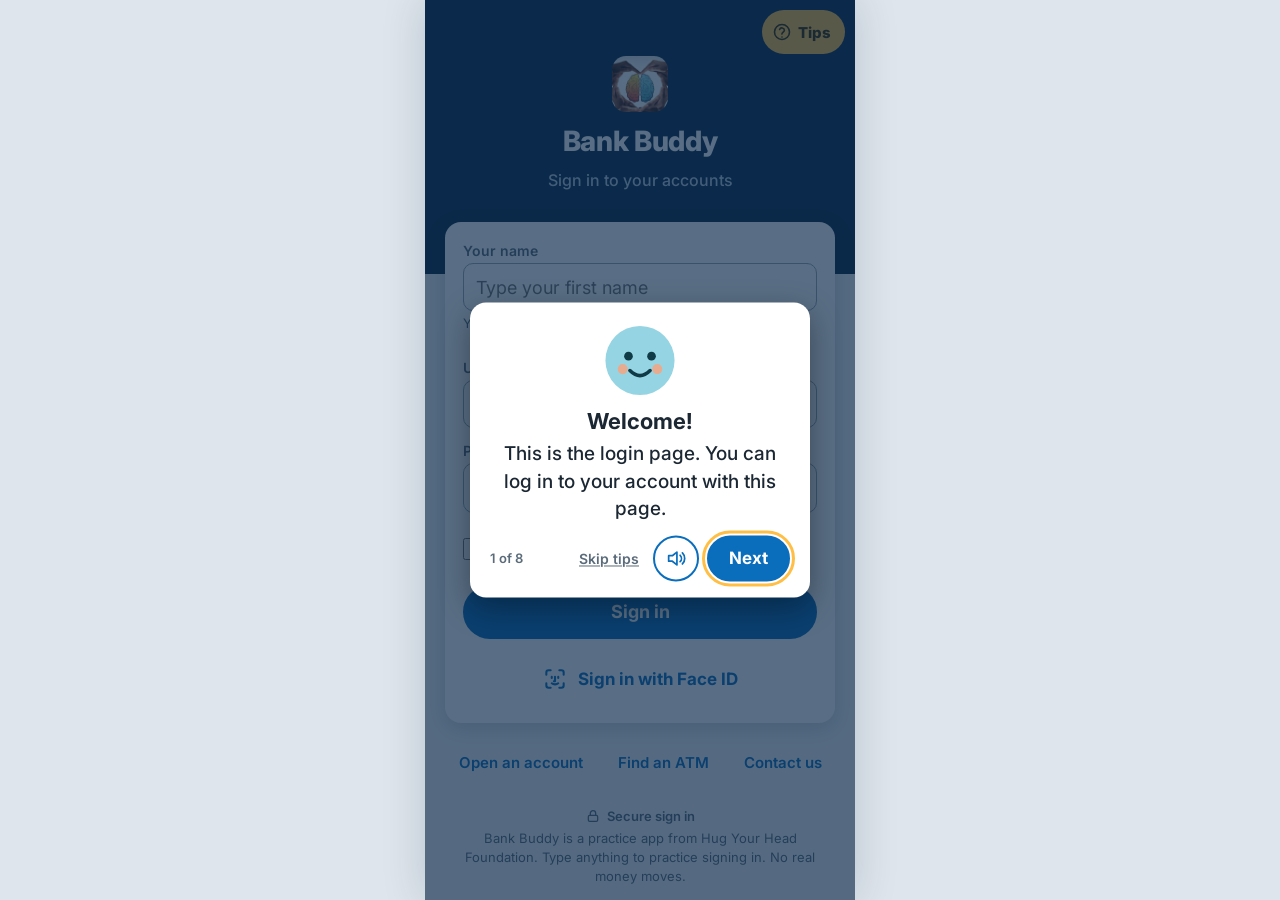
==== commit 0cdc271e: "Bank Buddy: name field, automatic progress tracking hook, no-help practice flow Co-Authored-By: Clau" ====
--- a/bank-buddy/index.html
+++ b/bank-buddy/index.html
@@ -428,9 +428,10 @@
 function nextRank(n){for(var i=0;i<RANKS.length;i++){if(n<RANKS[i][1])return RANKS[i]}return null}
 function mById(id){return MISSIONS.filter(function(m){return m.id===id})[0]}
 function complete(id){
-  if(S.done[id])return;
+  if(S.free&&S.freeUsed){S.pdone=S.pdone||{};if(!S.pdone[id]){S.pdone[id]=new Date().toISOString();logEv('pmission','No-help mission done: '+mById(id).t+' (tips used so far: '+(S.tipsUsed||0)+')');save();toast('You did it with no help!')}}
+  if(S.done[id]){if(UI.mission===id)UI.mission=null;return}
   var before=rankOf(doneCount());
-  S.done[id]=true; S.doneAt[id]=new Date().toISOString(); logEv('mission','Mission done: '+id); save();
+  S.done[id]=true; S.doneAt[id]=new Date().toISOString(); S.freeDone=S.freeDone||{}; logEv('mission','Mission done: '+id+(S.free?' (practice mode)':'')); save();
   var after=rankOf(doneCount());
   UI.celebrate={id:id,title:mById(id).t,rank:before!==after?after:''};
   if(UI.mission===id)UI.mission=null;
@@ -439,12 +440,13 @@
 var TOURS={
  signin:[
   ['say','','Welcome!','This is the login page. You can log in to your account with this page.'],
-  ['say','','Try it!','Make up a username and a password. Do not use your real password. This is only practice.'],
+  ['say','','Try it!','Type your name. Then make up a username and a password. Do not use your real password. This is only practice.'],
+  ['spot','[data-tour=pname]','','Type your first name here. Hug Your Head uses it to see how you are doing in this practice app.'],
   ['spot','[data-tour=username]','','This is your username. You set it up when you open your account and set up your online account.'],
   ['spot','[data-tour=password]','','This is your password. It is a secret. Only you should know it. You make it when you set up your online account.'],
   ['spot','[data-tour=show]','','Tap the eye to see what you typed. Make sure nobody is looking at your screen.'],
   ['spot','[data-tour=faceid]','','Some phones let you log in with your face. That is another safe way to log in.'],
-  ['try','[data-tour=signinbtn]','','Your turn! Make up a username and password. Then tap Sign in.']
+  ['try','[data-tour=signinbtn]','','Your turn! Type your name. Make up a username and password. Tap Sign in.']
  ],
  accounts:[
   ['say','','Your Accounts page','This is your home page. It shows all of your money in one place. You see it first every time you log in.'],
@@ -660,13 +662,13 @@
   var n=doneCount(),tot=MISSIONS.length,stars='';
   for(var i=0;i<tot;i++){stars+='<svg width="30" height="30" viewBox="0 0 24 24" aria-hidden="true" fill="'+(i<n?'#e8a317':'none')+'" stroke="#8a6a00" stroke-width="1.6" stroke-linejoin="round">'+P.star+'</svg>'}
   var rk=c.rank?'<p style="margin-top:12px;font-weight:800;font-size:20px;color:var(--navy)">'+(c.rank==='Expert'?'You are a Bank Buddy Expert! You finished every mission.':'You moved up! You are now a '+esc(c.rank)+'.')+'</p>':'';
-  return '<div class="tourblock dim"></div><div class="tpop say" role="dialog" aria-modal="true" aria-label="Mission complete">'+buddyFace(72)+'<h3>Mission complete!</h3><p>'+esc(c.title)+'</p><div class="stars" style="margin:12px 0 4px">'+stars+'</div><p style="font-size:16px;color:var(--mute);font-weight:600">'+n+' of '+tot+' missions done</p>'+rk+'<div class="tb" style="justify-content:center"><button class="tbtn" id="celebok" data-a="celebrate">Keep going</button>'+(c.rank==='Expert'?'<button class="tbtn o" data-a="celebchal">Final challenges</button>':'')+'</div></div>';
+  return '<div class="tourblock dim"></div><div class="tpop say" role="dialog" aria-modal="true" aria-label="Mission complete">'+buddyFace(72)+'<h3>Mission complete!</h3><p>'+esc(c.title)+'</p><div class="stars" style="margin:12px 0 4px">'+stars+'</div><p style="font-size:16px;color:var(--mute);font-weight:600">'+n+' of '+tot+' missions done</p>'+rk+'<div class="tb" style="justify-content:center"><button class="tbtn" id="celebok" data-a="celebrate">Keep going</button>'+(c.rank==='Expert'?'<button class="tbtn o" data-a="celebpractice">Next: try it with no help</button>':'')+'</div></div>';
 }
 function vMbar(){
-  if(!UI.mission||UI.tour||UI.celebrate||UI.chal||UI.chalDone||UI.hint||S.free)return '';
+  if(!UI.mission||UI.tour||UI.celebrate||UI.chal||UI.chalDone||UI.hint)return '';
   var nm=UI.view.name; if(nm==='signin'||nm==='missions'||nm==='confirm')return '';
   var m=mById(UI.mission), i=MISSIONS.indexOf(m)+1;
-  return '<div class="trybar mbar'+(UI.barMin===barKey()?' min':'')+'" data-a="barmax" role="status">'+buddyFace(30)+'<span class="t">Mission '+i+': '+esc(m.t)+'. '+esc(m.hint)+'</span><button class="mini" data-a="barmin" aria-label="Hide this box">Hide</button><button class="skip" data-a="mcancel">Stop</button></div>';
+  return '<div class="trybar mbar'+(UI.barMin===barKey()?' min':'')+'" data-a="barmax" role="status">'+buddyFace(30)+'<span class="t">Mission '+i+': '+esc(m.t)+'. '+(S.free?'Tap Tips if you need help.':esc(m.hint))+'</span><button class="mini" data-a="barmin" aria-label="Hide this box">Hide</button><button class="skip" data-a="mcancel">Stop</button></div>';
 }
 function missionsCard(){
   var n=doneCount(),tot=MISSIONS.length;
@@ -675,9 +677,9 @@
 function vMissions(){
   var n=doneCount(),tot=MISSIONS.length,nx=nextRank(n),rk=rankOf(n);
   var lv='<div class="lv">'+RANKS.map(function(r){var cls=rk===r[0]?'on':(n>=r[1]?'past':'');return '<span class="'+cls+'">'+(n>=r[1]&&rk!==r[0]?'&#10003; ':'')+r[0]+'</span>'}).join('')+'</div>';
-  var rows=MISSIONS.map(function(m,i){var d=!!S.done[m.id];
+  var rows=MISSIONS.map(function(m,i){var d=S.free?!!(S.pdone&&S.pdone[m.id]):!!S.done[m.id];
     return '<button class="row" data-a="mission" data-id="'+m.id+'"><span class="av" style="'+(d?'background:var(--pos);color:#fff':'')+'">'+(d?ico(P.check,22):(i+1))+'</span><span class="m"><span class="n" style="display:block;font-size:17px">'+esc(m.t)+'</span><span class="s" style="display:block">'+esc(m.d)+'</span></span><span class="chip2'+(d?' dn':'')+'">'+(d?'Done':'Start')+'</span></button>'}).join('');
-  return nav('Missions',nb('back','Back','back'))+'<div class="scroll"><div class="rankcard" data-tour="rank"><div style="font-size:14px;font-weight:700;color:var(--mute)">Your level</div><div style="font-size:34px;font-weight:800;color:var(--navy)">'+rk+'</div><span class="bar" aria-hidden="true"><i style="width:'+Math.round(n/tot*100)+'%"></i></span><div style="font-size:16px;font-weight:600">'+n+' of '+tot+' missions done'+(nx?'. '+(nx[1]-n)+' more to become a '+nx[0]+'.':'. You are an Expert!')+'</div>'+lv+'</div><div data-tour="mlist" style="margin-top:12px">'+rows+'</div><div style="padding:12px 16px 0"><button class="btn s sm" data-a="chhub">Final challenges</button></div><div style="padding:8px 16px 0"><button class="btn s sm" data-a="progress">My progress</button></div><div style="height:20px"></div></div>';
+  return nav('Missions',nb('back','Back','back'))+'<div class="scroll"><div class="rankcard" data-tour="rank"><div style="font-size:14px;font-weight:700;color:var(--mute)">Your level</div><div style="font-size:34px;font-weight:800;color:var(--navy)">'+rk+'</div><span class="bar" aria-hidden="true"><i style="width:'+Math.round(n/tot*100)+'%"></i></span><div style="font-size:16px;font-weight:600">'+n+' of '+tot+' missions done'+(nx?'. '+(nx[1]-n)+' more to become a '+nx[0]+'.':'. You are an Expert!')+'</div>'+lv+'</div>'+(S.free?'<div class="rankcard" style="margin-top:12px"><div style="font-size:17px;font-weight:800;color:var(--navy)">No-help practice</div><div style="font-size:16px;line-height:1.45;margin-top:4px">Try each mission again with no pop-ups. Tap Tips for one hint. Done: '+MISSIONS.filter(function(m){return S.pdone&&S.pdone[m.id]}).length+' of '+tot+'.</div></div>':'')+'<div data-tour="mlist" style="margin-top:12px">'+rows+'</div>'+(n>=tot?'<div class="rankcard" style="margin-top:12px"><div style="font-size:18px;font-weight:800;color:var(--navy)">Next steps</div><div style="font-size:16px;line-height:1.45;margin:6px 0 10px">1. Try it again with no help. Tap Tips if you get stuck.<br>2. Do the final challenges.</div><button class="btn" data-a="startfree">'+(S.free?'Practice mode is on':'Practice with no help')+'</button></div>':'')+'<div style="padding:12px 16px 0"><button class="btn s sm" data-a="chhub">Final challenges</button></div><div style="padding:8px 16px 0"><button class="btn s sm" data-a="progress">My progress</button></div><div style="height:20px"></div></div>';
 }
 var QUIZ=[
  {src:'Text message',msg:'YOU WON $500! Send your PIN right now to get your prize.',scam:true,why:'Banks never ask for your PIN. A prize you did not enter for is a trick. And the message rushes you.'},
@@ -719,6 +721,7 @@
 function vSignin(){
   return '<div class="scroll"><div class="login-top">'+tipsBtn()+LOGO+'<div style="font-size:28px;font-weight:800;letter-spacing:-.3px">Bank Buddy</div><div style="font-size:16px;color:#b9cbe0;font-weight:500">Sign in to your accounts</div></div>'+
   '<form id="loginform" class="login-card" novalidate>'+
+  '<div data-tour="pname"><label class="l" for="nm">Your name</label><input id="nm" type="text" maxlength="30" placeholder="Type your first name" value="'+esc(UI.nm!==undefined?UI.nm:(S.nick||''))+'" data-in="nm" autocomplete="off" autocapitalize="words" spellcheck="false" data-lpignore="true" data-1p-ignore="true" data-form-type="other"><div style="font-size:13px;color:var(--mute);margin:4px 0 12px;line-height:1.35">'+(TRACK_URL?'Hug Your Head can see your name and how you do in this practice app.':'Your name goes on your progress report.')+'</div></div>'+
   '<div data-tour="username"><label class="l" for="u">Username</label><input id="u" type="text" placeholder="Enter your username" value="'+esc(UI.u)+'" data-in="u" autocomplete="off" autocapitalize="none"></div>'+
   '<div data-tour="password"><label class="l" for="p">Password</label><div class="pw"><input id="p" type="text" class="'+(UI.showPw?'':'dots')+'" placeholder="Make up a password" value="'+esc(UI.pwv)+'" data-in="pwv" autocomplete="off" autocapitalize="none" autocorrect="off" spellcheck="false" data-lpignore="true" data-1p-ignore="true" data-form-type="other"><button type="button" data-tour="show" data-a="pw" aria-label="'+(UI.showPw?'Hide':'Show')+' password" style="flex:none;width:44px;height:44px;border:none;background:none;color:var(--mute)">'+ico(UI.showPw?P.eyeoff:P.eye,24)+'</button></div></div>'+
   (UI.err?'<div class="err" role="alert" style="margin:0">'+ico(P.warn,20)+'<span>'+esc(UI.err)+'</span></div>':'')+
@@ -888,7 +891,7 @@
     if(f.contact!==DINNER.who)msg='That is not the friend who paid. Who paid the bill?';
     else if(f.amt!==DINNER.amt)msg='That is not the right amount. Your part of dinner is '+fmt(DINNER.amt)+'.';
     else if(f.from!==DINNER.from)msg='Use your Everyday Checking account.';
-    if(msg){UI.chal.mistakes++;UI.cmsg=msg;render();return}
+    if(msg){UI.chal.mistakes++;logEv('dinnermiss','Dinner mistake: '+msg);UI.cmsg=msg;render();return}
   }
   submit()},
  done:function(){root('accounts')},
@@ -900,7 +903,7 @@
    complete('deposit');UI.hist=[{name:'accounts'}]; UI.view={name:'confirm',r:{head:'Deposit received',line:fmt(amt)+' was added to '+a.name+'. A real deposit can take a business day to clear.',rows:[['Deposit to',esc(a.name)+' ...'+a.mask],['Amount',fmt(amt)],['Date',dlong(new Date().toISOString())]],code:conf(),again:'',againLabel:''}}; UI.dep=null; UI.err=''; render(true);
  },
  lock:function(d,e){S.locked=e.target.checked;save();render()},
- toggle:function(d,e){S[d.k]=e.target.checked;if(d.k==='free'&&S.free){S.freeUsed=true;UI.tour=null}save();if(d.k==='tips'&&!S.tips)UI.tour=null;if(d.k==='free')render()},
+ toggle:function(d,e){S[d.k]=e.target.checked;if(d.k==='free'){logEv('practice','Practice mode '+(S.free?'ON':'OFF'))}if(d.k==='free'&&S.free){S.freeUsed=true;UI.tour=null}save();if(d.k==='tips'&&!S.tips)UI.tour=null;if(d.k==='free')render()},
  signout:function(){UI.hist=[];UI.view={name:'signin'};UI.err='';render(true)},
  reset:function(){var keep={};['done','seen','tips','autoread','user','sc','qz','ch','log','doneAt','free','freeUsed','nick'].forEach(function(k){keep[k]=S[k]});S=seed();for(var k in keep)S[k]=keep[k];ensure();save();UI.dep=null;toast('The money is reset.')},
  pw:function(){UI.showPw=!UI.showPw;render()},
@@ -917,7 +920,7 @@
   render();
 };
 ACT.tskip=function(){if(UI.tour){S.seen[UI.tour.key]=true;save()}UI.tour=null;render()};
-ACT.tips=function(){var k=tourKey();if(S.free||UI.chal){UI.sheet=null;UI.tour=null;UI.hint=hintText();render();return}if(!TOURS[k]){toast('There are no tips for this screen.');return}UI.sheet=null;UI.tour={key:k,i:0};render()};
+ACT.tips=function(){var k=tourKey();if(S.free||UI.chal){S.tipsUsed=(S.tipsUsed||0)+1;logEv('tip','Used a tip on '+k+(UI.chal?' (challenge)':' (practice mode)'));UI.sheet=null;UI.tour=null;UI.hint=hintText();render();return}if(!TOURS[k]){toast('There are no tips for this screen.');return}UI.sheet=null;UI.tour={key:k,i:0};render()};
 ACT.speak=function(){
   if(UI.celebrate){speak('Mission complete! '+UI.celebrate.title);return}
   if(UI.hint){speak(UI.hint);return}
@@ -926,6 +929,8 @@
 };
 ACT.celebrate=function(){UI.celebrate=null;render()};
 ACT.celebchal=function(){UI.celebrate=null;go({name:'chhub'})};
+ACT.celebpractice=function(){UI.celebrate=null;ACT.startfree()};
+ACT.startfree=function(){S.free=true;S.freeUsed=true;logEv('practice','Practice mode ON (started from missions)');save();UI.tour=null;UI.mission=null;root('accounts');toast('Practice mode is on. No pop-ups. Tap Tips for one hint.')};
 ACT.missions=function(){go({name:'missions'})};
 ACT.mission=function(d){
   var m=mById(d.id);
@@ -938,15 +943,39 @@
 ACT.mcancel=function(){UI.mission=null;render()};
 ACT.scamopen=function(){UI.scam=null;go({name:'scam'})};
 ACT.stest=function(){UI.scam={stage:'quiz',i:0,ans:null,score:0};render(true)};
-ACT.sans=function(d){var sc=UI.scam,q=QUIZ[sc.i];if(sc.ans!==null)return;sc.ans=d.v;S.sc.t++;if((d.v==='scam')===q.scam){sc.score++;S.sc.r++}save();render()};
+ACT.sans=function(d){var sc=UI.scam,q=QUIZ[sc.i];if(sc.ans!==null)return;sc.ans=d.v;S.sc.t++;var okq=(d.v==='scam')===q.scam;if(okq){sc.score++;S.sc.r++}logEv('quizq','Scam Watch question '+(sc.i+1)+': '+(okq?'right':'WRONG')+' (said '+d.v+')');save();render()};
 ACT.snext=function(){var sc=UI.scam;if(sc.i>=QUIZ.length-1){sc.stage='done';S.qz.tries++;S.qz.last=sc.score;S.qz.best=Math.max(S.qz.best,sc.score);logEv('quiz','Scam Watch quiz '+sc.score+' of '+QUIZ.length);save()}else{sc.i++;sc.ans=null}render(true)};
 ACT.sretry=function(){UI.scam={stage:'quiz',i:0,ans:null,score:0};render(true)};
 ACT.sfinish=function(){complete('scam');UI.scam=null;root('accounts')};
 ACT.replayall=function(){S.seen={};save();toast('Tips will show again on each screen.')};
-ACT.startover=function(){S=seed();ensure();save();UI.chal=null;UI.chalDone=null;UI.hint=null;UI.sct=null;UI.mission=null;UI.celebrate=null;UI.dep=null;UI.flow=null;UI.scam=null;UI.u='';UI.pwv='';UI.hist=[];UI.view={name:'signin'};UI.tour=null;render(true)};
+ACT.startover=function(){var keepP=S.pid,keepN=S.nick;S=seed();ensure();S.pid=keepP;S.nick=keepN||'';logEv('restart','Started over');save();UI.chal=null;UI.chalDone=null;UI.hint=null;UI.sct=null;UI.mission=null;UI.celebrate=null;UI.dep=null;UI.flow=null;UI.scam=null;UI.u='';UI.pwv='';UI.hist=[];UI.view={name:'signin'};UI.tour=null;render(true)};
 
 /* ---------- progress, challenges, practice mode ---------- */
 var REPORT_EMAIL='HugYourHead@Gmail.com';
+/* Progress tracking to a Google Sheet. Paste your Apps Script web app URL below. Leave '' to turn tracking off. */
+var TRACK_URL='';
+var TRACK_KEY='bankbuddy-2026';
+function pidOf(){if(!S.pid)S.pid='p'+Date.now().toString(36)+Math.random().toString(36).slice(2,8);return S.pid}
+function snapshot(){
+  var n=doneCount(),d=S.ch.dinner||{},sc=S.ch.scam||{},q=S.qz,p=scamPct();
+  return {name:S.nick||'',level:rankOf(n),missions:n,missionsTotal:MISSIONS.length,
+    missionList:MISSIONS.map(function(m){return (S.done[m.id]?'Y ':'- ')+m.t}).join(' | '),
+    scamScorePct:p===null?'':p,scamAnswers:S.sc.t?S.sc.r+'/'+S.sc.t:'',
+    quizBest:q.tries?q.best+'/'+QUIZ.length:'',quizTries:q.tries,
+    dinnerDone:!!d.done,dinnerTries:d.tries||0,dinnerBestMistakes:d.best===undefined?'':d.best,
+    scamTestBest:sc.tries?sc.bestScore+'/'+SCEN.length:'',scamTestTries:sc.tries||0,scamTestPassed:!!sc.passed,
+    practiceMode:S.freeUsed?'yes':'no',practiceMissions:MISSIONS.filter(function(m){return S.pdone&&S.pdone[m.id]}).length,tipsUsed:S.tipsUsed||0,started:S.startedAt||'',
+    guidedDone:n>=MISSIONS.length,allDone:n>=MISSIONS.length&&!!d.done&&!!sc.passed};
+}
+var _tt=null;
+function track(){if(!TRACK_URL||!S.nick)return;clearTimeout(_tt);_tt=setTimeout(sendNow,1500)}
+function sendNow(){
+  try{
+    if(!TRACK_URL||!S.nick)return;
+    var body=JSON.stringify({key:TRACK_KEY,pid:pidOf(),snap:snapshot(),events:S.log.slice(-25)});
+    fetch(TRACK_URL,{method:'POST',mode:'no-cors',headers:{'Content-Type':'text/plain;charset=utf-8'},body:body,keepalive:true}).catch(function(){});
+  }catch(e){}
+}
 var DINNER={who:'alex',name:'Alex Rivera',amt:22.5,from:'chk'};
 var SCEN=[
  {src:'Text message',msg:'"Your bank account is locked. Tap this link and type your password to open it."',opts:[['Tap the link and type my password',0],['Do not tap it. Delete the message.',1],['Reply with my password',0]],why:'Banks never ask for your password in a text. A link that scares you is a trick. Delete it. If you are worried, call the number on your bank card.'},
@@ -982,6 +1011,7 @@
     if(k==='sendpick')return 'Tap '+DINNER.name+'. Alex paid the bill.';
     return 'Your job: send '+DINNER.name+' '+fmt(DINNER.amt)+' for dinner. Tap Send money.';
   }
+  if(UI.mission&&mById(UI.mission))return mById(UI.mission).hint;
   return HINTS[k]||'Look at the screen. Tap the thing you want to do.';
 }
 function vHint(){
@@ -1051,7 +1081,7 @@
   '<div class="kv"><span class="k">Scam Test</span><span class="v" style="text-align:right">'+stxt+'</span></div>'+
   '<div class="kv"><span class="k">Practice mode</span><span class="v">'+(S.free?'On':(S.freeUsed?'Tried it':'Not yet'))+'</span></div>'+
   '<div style="padding:16px 16px 4px"><button class="btn" data-a="sharesheet">Share my results</button></div><div style="padding:6px 16px 4px"><button class="btn s sm" data-a="chhub">Go to challenges</button></div>'+
-  '<div class="note">Your results stay on this phone. Nothing is sent unless you tap Share.</div></div>';
+  '<div class="note">'+(TRACK_URL?'Your name and results are sent to Hug Your Head so they can see how you are doing.':'Your results stay on this phone. Nothing is sent unless you tap Share.')+'</div></div>';
 }
 function reportText(){
   var n=doneCount(), d=S.ch.dinner||{}, s=S.ch.scam||{}, q=S.qz, p=scamPct();
@@ -1077,7 +1107,7 @@
   if(!S.sc)S.sc={r:0,t:0};if(!S.qz)S.qz={tries:0,best:0,last:0};if(!S.ch)S.ch={};if(!S.log)S.log=[];if(!S.doneAt)S.doneAt={};
   if(S.free===undefined)S.free=false;if(S.nick===undefined)S.nick='';
 }
-function logEv(k,m){S.log.push({k:k,m:m,at:new Date().toISOString()});if(S.log.length>80)S.log=S.log.slice(-80)}
+function logEv(k,m){S.evn=(S.evn||0)+1;S.log.push({id:S.evn,k:k,m:m,at:new Date().toISOString()});if(S.log.length>80)S.log=S.log.slice(-80);track()}
 function finishDinner(){
   var d=S.ch.dinner||(S.ch.dinner={tries:1}), m=UI.chal.mistakes;
   d.done=true;d.last=m;d.best=(d.best===undefined)?m:Math.min(d.best,m);d.at=new Date().toISOString();
@@ -1101,7 +1131,7 @@
 ACT.scpick=function(d){
   var t=UI.sct,q=SCEN[t.i];if(t.pick!==null)return;
   t.pick=+d.o;var right=q.opts[t.pick][1]===1;
-  S.sc.t++;if(right){S.sc.r++;t.score++}save();render();
+  S.sc.t++;if(right){S.sc.r++;t.score++}logEv('scq','Scam Test story '+(t.i+1)+': '+(right?'right':'WRONG')+' - chose "'+q.opts[t.pick][0].slice(0,60)+'"');save();render();
 };
 ACT.scnext=function(){
   var t=UI.sct;
@@ -1141,6 +1171,7 @@
   var p=t.dataset.in.split('.');
   if(p.length===2){UI[p[0]][p[1]]=t.value}
   else{UI[p[0]]=t.value;
+    if(p[0]==='nm'){S.nick=UI.nm.trim().slice(0,30);save()}
     if(p[0]==='nick'){S.nick=UI.nick.slice(0,30);save();var rt=document.getElementById('reptext'),mb=document.getElementById('mailbtn');if(rt)rt.value=reportText();if(mb)mb.href='mailto:'+REPORT_EMAIL+'?subject='+encodeURIComponent('Bank Buddy results'+(S.nick?' - '+S.nick:''))+'&body='+encodeURIComponent(reportText())}
     if(p[0]==='q'){var a=A(UI.view.id);document.getElementById('txlist').innerHTML=listFor(a)}
     if(p[0]==='cq'){var q=UI.cq.trim().toLowerCase();document.getElementById('clist').innerHTML=contactList(CONTACTS.filter(function(c){return !q||(c.name+' '+c.sub).toLowerCase().indexOf(q)>-1}))}
@@ -1150,8 +1181,10 @@
   if(e.target.id==='loginform'){
     e.preventDefault();
     var u=document.getElementById('u').value.trim(),p=document.getElementById('p').value;
+    var nmv=(document.getElementById('nm').value||'').trim();
+    if(!nmv){UI.err='Type your name first.';render();var nf=document.getElementById('nm');if(nf)nf.focus();return}
     if(!u||!p){UI.err='Enter your username and password.';render();return}
-    S.user=u.slice(0,30);save();complete('signin');root('accounts');
+    S.nick=nmv.slice(0,30);S.user=u.slice(0,30);if(!S.startedAt)S.startedAt=new Date().toISOString();save();complete('signin');root('accounts');
   }
 });
 window.addEventListener('resize',function(){if(UI.tour)placeTour();fixBars()});
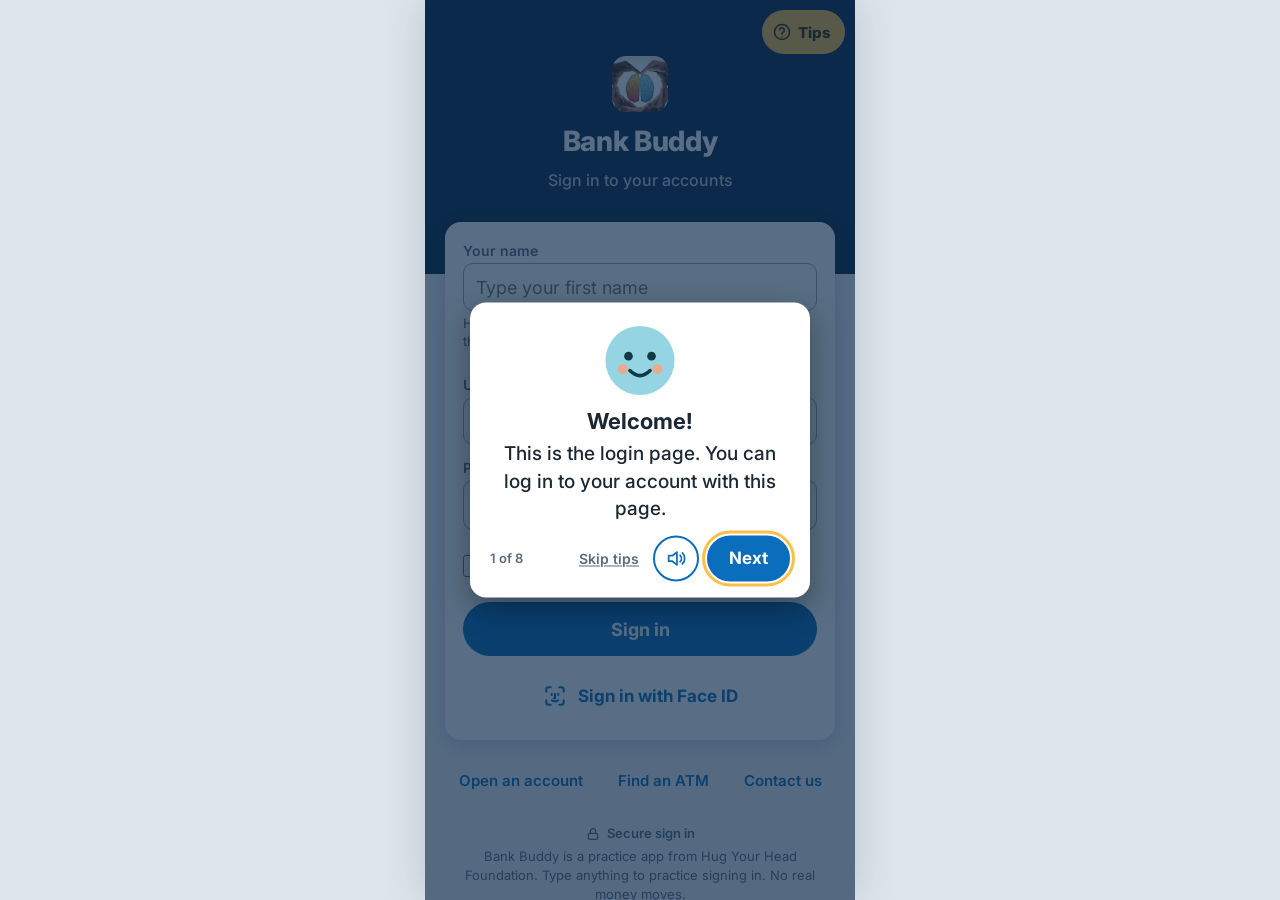
==== commit 1877a5e5: "Bank Buddy: connect progress tracking to Google Sheet Co-Authored-By: Claude Sonnet 5.5 <noreply@ant" ====
--- a/bank-buddy/index.html
+++ b/bank-buddy/index.html
@@ -953,7 +953,7 @@
 /* ---------- progress, challenges, practice mode ---------- */
 var REPORT_EMAIL='HugYourHead@Gmail.com';
 /* Progress tracking to a Google Sheet. Paste your Apps Script web app URL below. Leave '' to turn tracking off. */
-var TRACK_URL='';
+var TRACK_URL='https://script.google.com/macros/s/AKfycbytNheOuJBUz_tVa9B8JIYYW22Z_TJZCMkN0MnQeKJoVGXLuEUzPGFgBkwDSD5zJjcu/exec';
 var TRACK_KEY='bankbuddy-2026';
 function pidOf(){if(!S.pid)S.pid='p'+Date.now().toString(36)+Math.random().toString(36).slice(2,8);return S.pid}
 function snapshot(){
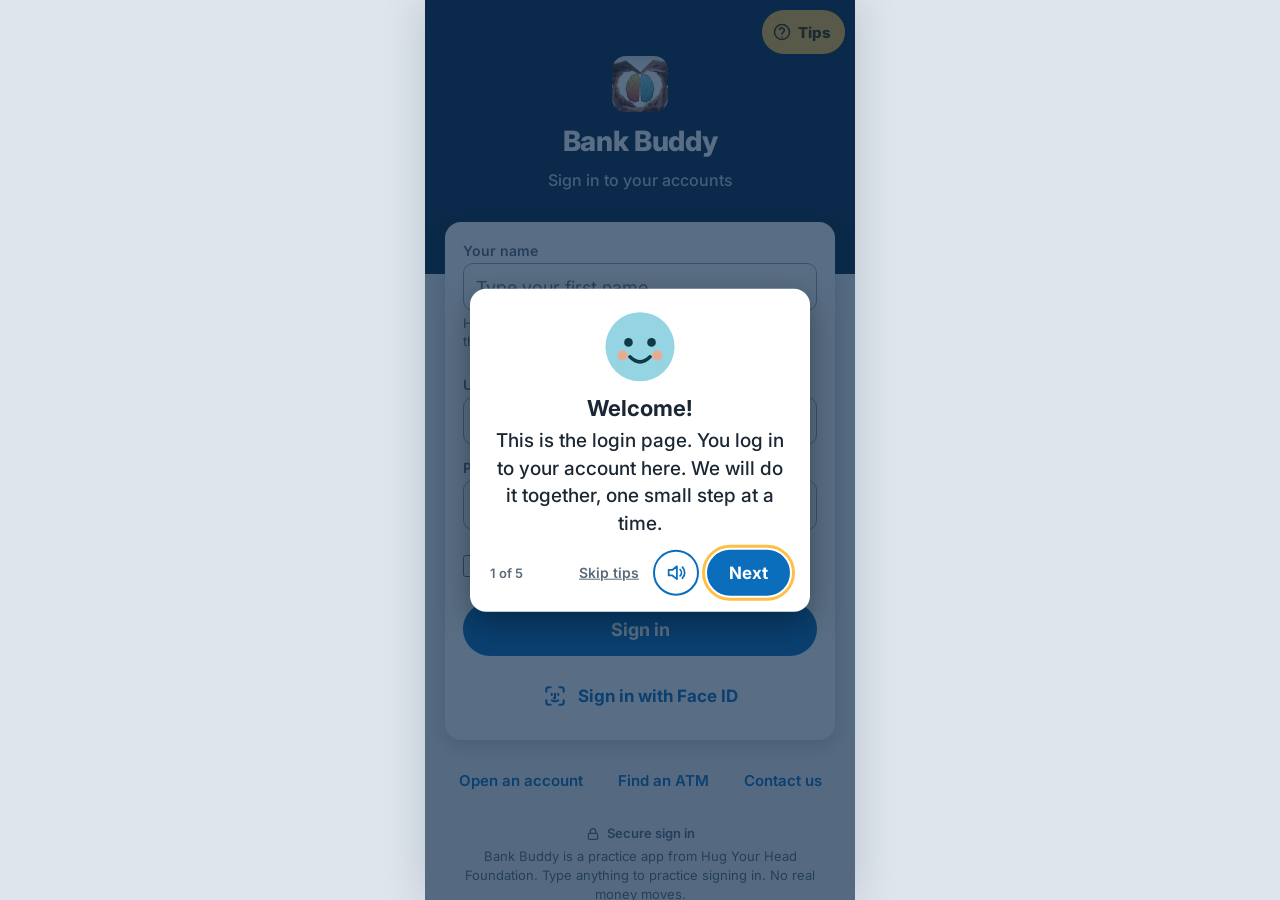
==== commit 934e2f29: "Bank Buddy: one-step-then-action tutorial, on-screen captions for the voice Co-Authored-By: Claude S" ====
--- a/bank-buddy/index.html
+++ b/bank-buddy/index.html
@@ -135,6 +135,9 @@
 .tipsbtn.s1{right:76px}.tipsbtn.s2{right:60px}
 .tourblock{position:absolute;inset:0;z-index:40;background:transparent}
 .tourblock.dim{background:rgba(11,42,74,.68)}
+.cap{position:absolute;left:10px;right:10px;top:calc(env(safe-area-inset-top) + 64px);z-index:70;background:rgba(15,20,30,.94);color:#fff;border-radius:14px;padding:12px 8px 12px 14px;display:flex;gap:8px;align-items:flex-start;box-shadow:0 6px 20px rgba(0,0,0,.35);font-size:18px;line-height:1.4;font-weight:600}
+.cap .ct{flex:1}
+.cap .cx{flex:none;border:none;background:rgba(255,255,255,.18);color:#fff;border-radius:999px;width:36px;height:36px;font-size:22px;line-height:1}
 .ring{position:absolute;z-index:41;border:3px solid #ffbf47;border-radius:14px;box-shadow:0 0 0 9999px rgba(11,42,74,.68);pointer-events:none}
 .ring.pulse{box-shadow:none;animation:pulse 1.4s infinite}
 @keyframes pulse{0%,100%{box-shadow:0 0 0 0 rgba(255,191,71,.8)}50%{box-shadow:0 0 0 10px rgba(255,191,71,0)}}
@@ -438,121 +441,83 @@
 }
 
 var TOURS={
- signin:[
-  ['say','','Welcome!','This is the login page. You can log in to your account with this page.'],
-  ['say','','Try it!','Type your name. Then make up a username and a password. Do not use your real password. This is only practice.'],
-  ['spot','[data-tour=pname]','','Type your first name here. Hug Your Head uses it to see how you are doing in this practice app.'],
-  ['spot','[data-tour=username]','','This is your username. You set it up when you open your account and set up your online account.'],
-  ['spot','[data-tour=password]','','This is your password. It is a secret. Only you should know it. You make it when you set up your online account.'],
-  ['spot','[data-tour=show]','','Tap the eye to see what you typed. Make sure nobody is looking at your screen.'],
-  ['spot','[data-tour=faceid]','','Some phones let you log in with your face. That is another safe way to log in.'],
-  ['try','[data-tour=signinbtn]','','Your turn! Type your name. Make up a username and password. Tap Sign in.']
- ],
- accounts:[
-  ['say','','Your Accounts page','This is your home page. It shows all of your money in one place. You see it first every time you log in.'],
-  ['spot','[data-tour=missions]','','These are your missions. Finish missions to practice and earn stars.'],
-  ['spot','[data-tour=bell]','','The bell shows messages from the bank. A number means there is something new.'],
-  ['spot','[data-tour=qa-transfer]','','Transfer moves money between your own accounts.'],
-  ['spot','[data-tour=qa-bills]','','Pay bills sends money to companies, like your phone company.'],
-  ['spot','[data-tour=qa-deposit]','','Deposit puts a check into your account. You take a picture with your phone.'],
-  ['spot','[data-tour=qa-send]','','Send money gives money to a person. Only send to people you know and trust.'],
-  ['spot','[data-tour=total]','','This number is all the money you have in your checking and savings.'],
-  ['spot','[data-tour=row-chk]','','Checking is money you spend. You use it for things you buy. Tap it to look inside.'],
-  ['spot','[data-tour=row-sav]','','Savings is money you keep safe. You try not to spend it.'],
-  ['spot','[data-tour=row-cc]','','A credit card lets you buy now and pay later. This number is what you owe.'],
-  ['spot','[data-tour=scamcard]','','Scam Watch teaches you how to spot tricks that try to steal your money.'],
-  ['spot','[data-tour=tabbar]','','These buttons take you to other parts of the app. Accounts is where you are now.'],
-  ['try','[data-tour=missions]','','Your turn! Tap Start a mission to see what to practice.']
- ],
- missions:[
-  ['say','','Missions','Missions help you practice. Finish a mission to earn a star. Finish them all to become an Expert!'],
-  ['spot','[data-tour=rank]','','This is your level. Everyone starts as a Beginner. Your level goes up as you finish missions.'],
-  ['spot','[data-tour=mlist]','','Tap a mission to start it. You can do them in any order.']
- ],
- detail:[
-  ['say','','Your account page','This page shows one account. You can see how much money is in it and what happened.'],
-  ['spot','[data-tour=back]','','Tap the arrow to go back to all your accounts.'],
-  ['spot','[data-tour=balance]','','This is your balance. It is how much money you can use right now.'],
-  ['spot','[data-tour=actions]','','These buttons let you move money, deposit a check, or pay a bill from this account.'],
-  ['spot','[data-tour=tabs]','','Activity shows money in and out. Details has facts about the account. Statements are monthly papers from the bank.'],
-  ['spot','[data-tour=search]','','Search helps you find one purchase. Try typing a store name.'],
-  ['spot','[data-tour=txlist]','','Each line is one time money moved. A plus (+) means money came in. A minus (-) means money went out. Pending means the bank is not finished yet. Tap a line to see more.']
- ],
- pay:[
-  ['say','','Pay and Transfer','This page is where you move money.'],
-  ['spot','[data-tour=pay-transfer]','','Transfer moves money between your own accounts.'],
-  ['spot','[data-tour=pay-send]','','Send money gives money to another person.'],
-  ['spot','[data-tour=pay-bills]','','Pay bills sends money to companies, like your phone company.'],
-  ['spot','[data-tour=pay-sched]','','Scheduled payments shows payments that will happen later.'],
-  ['spot','[data-tour=pay-recent]','','Recent shows money you moved lately.']
- ],
- 'form-transfer':[
-  ['say','','Transfer money','On this page you move money from one of your accounts to another.'],
-  ['spot','[data-tour=f-from]','','From is where the money comes out. It shows how much you have.'],
-  ['spot','[data-tour=f-to]','','To is where the money goes in.'],
-  ['spot','[data-tour=f-amount]','','Type how much to move. Use numbers only. Type 50 for fifty dollars.'],
-  ['spot','[data-tour=f-date]','','This is the day the money moves. It is today.'],
-  ['spot','[data-tour=f-freq]','','One time means it moves once. Weekly means it moves again every week.'],
-  ['spot','[data-tour=f-memo]','','A memo is a small note to help you remember why. You do not have to type one.'],
-  ['spot','[data-tour=f-continue]','','Tap Continue to look it over. Nothing is sent yet.'],
-  ['try','[data-tour=f-amount]','','Your turn! Pick your accounts, type an amount, and tap Continue.']
- ],
- 'form-send':[
-  ['say','','Send money','On this page you send money to a person. Money sent to a person can be hard to get back, so go slowly.'],
-  ['spot','[data-tour=f-to]','','This is who gets the money. Make sure it is the right person.'],
-  ['spot','[data-tour=f-from]','','This is the account the money comes out of.'],
-  ['spot','[data-tour=f-amount]','','Type how much to send. Use numbers only.'],
-  ['spot','[data-tour=f-memo]','','A memo is a small note to help you remember why. You do not have to type one.'],
-  ['spot','[data-tour=f-note]','','Remember: only send money to people you know and trust.'],
-  ['spot','[data-tour=f-continue]','','Tap Continue to check everything before it is sent.'],
-  ['try','[data-tour=f-amount]','','Your turn! Type an amount, like 10, and tap Continue.']
- ],
- 'form-bill':[
-  ['say','','Pay a bill','On this page you pay a bill, like a phone bill or a power bill.'],
-  ['spot','[data-tour=f-payee]','','This is the company you are paying.'],
-  ['spot','[data-tour=f-from]','','This is the account the money comes out of.'],
-  ['spot','[data-tour=f-amount]','','This is how much is due. It is already filled in for you.'],
-  ['spot','[data-tour=f-continue]','','Tap Continue to check it before it is sent.'],
-  ['try','[data-tour=f-continue]','','Your turn! Tap Continue.']
- ],
- review:[
-  ['say','','Check before you send','This is the most important page. Look at everything before you send. Once money is sent, it can be hard to get back.'],
-  ['spot','[data-tour=rv-amount]','','This is the amount. Is it right?'],
-  ['spot','[data-tour=rv-rows]','','Check who gets the money and which account it comes from. Are they right?'],
-  ['spot','[data-tour=safety]','','Read each sentence. Tap the box when it is true for you. If you cannot tap a box, STOP and ask someone you trust.'],
-  ['spot','[data-tour=rv-submit]','','Tap Submit only when everything is right.'],
-  ['spot','[data-tour=rv-edit]','','Something wrong? Tap Edit to fix it.']
- ],
- confirm:[
-  ['say','','All done!','This page tells you it worked.'],
-  ['spot','[data-tour=code]','','This is your confirmation number. It is like a receipt. Save it in case there is a problem.'],
-  ['spot','[data-tour=c-done]','','Tap Done to go back home.']
- ],
- sendpick:[
-  ['say','','Send money','First, pick the person you want to send money to.'],
-  ['spot','[data-tour=sp-search]','','You can type a name here to find someone.'],
-  ['spot','[data-tour=sp-recent]','','These are people you sent money to lately.'],
-  ['spot','[data-tour=sp-list]','','This is everyone in your contacts. Tap a name to pick that person.']
- ],
- bills:[
-  ['say','','Pay bills','Here are the companies you pay.'],
-  ['spot','[data-tour=b-list]','','Each one shows how much is due and when. Tap one to pay it.']
- ],
- deposit:[
-  ['say','','Deposit a check','You can put a paper check into your account by taking pictures with your phone.'],
-  ['spot','[data-tour=d-to]','','This is the account the money goes into.'],
-  ['spot','[data-tour=d-amount]','','Type the amount that is written on the check.'],
-  ['spot','[data-tour=d-photos]','','You take a picture of the front and the back of the check. For practice, pictures are optional.'],
-  ['spot','[data-tour=d-submit]','','Tap Deposit check when you are ready.'],
-  ['try','[data-tour=d-amount]','','Your turn! Type an amount, like 100, and tap Deposit check.']
- ],
- cards:[
-  ['say','','Cards','This page shows your credit card.'],
-  ['spot','[data-tour=c-card]','','This is your credit card. A credit card lets you buy now and pay later.'],
-  ['spot','[data-tour=c-info]','','Balance is what you owe. Available credit is how much more you can buy. Minimum payment is the least you must pay.'],
-  ['spot','[data-tour=c-pay]','','Tap Make a payment to pay back some of what you owe.'],
-  ['spot','[data-tour=c-lock]','','Lost your card? Lock it. No one can use it while it is locked.']
- ],
+  signin:[
+   ['say','','Welcome!','This is the login page. You log in to your account here. We will do it together, one small step at a time.'],
+   ['try','[data-tour=pname]','','Step 1. Type your first name in this box. Then tap the next box.'],
+   ['try','[data-tour=username]','','Step 2. This is your username. You make one when you open your account. Make one up and type it.'],
+   ['try','[data-tour=password]','','Step 3. This is your password. It is a secret. Make one up. Do not use a real one. Tap the eye to see it.'],
+   ['try','[data-tour=signinbtn]','','Step 4. Tap Sign in.']
+  ],
+  accounts:[
+   ['say','','Your home page','This is your Accounts page. It shows all of your money. You see it first every time you log in.'],
+   ['spot','[data-tour=total]','','This number is all the money in your checking and savings.'],
+   ['try','[data-tour=row-chk]','','Checking is money you spend. Tap Checking to look inside.'],
+   ['spot','[data-tour=qa-transfer]','','These buttons move money. Transfer moves money between your accounts. Pay bills pays companies. Deposit adds a check. Send gives money to a person. You will try each one in the missions.'],
+   ['try','[data-tour=missions]','','Missions help you practice. Tap Start a mission.']
+  ],
+  missions:[
+   ['say','','Missions','Missions help you practice. Finish a mission to earn a star. Your level goes up as you finish missions. Finish them all to become an Expert!'],
+   ['try','[data-tour=mlist]','','Tap a mission to start it. You can do them in any order.']
+  ],
+  detail:[
+   ['say','','Your account page','This page shows one account. You can see how much money is in it and what happened.'],
+   ['spot','[data-tour=balance]','','This is your balance. It is how much money you can use right now.'],
+   ['spot','[data-tour=txlist]','','Each line is one time money moved. A plus (+) means money came in. A minus (-) means money went out.'],
+   ['try','[data-tour=tabs]','','Activity shows money in and out. Details has facts about the account. Tap Details to see.'],
+   ['try','[data-tour=back]','','Tap the arrow to go back to all your accounts.']
+  ],
+  pay:[
+   ['say','','Pay and Transfer','This page is where you move money. Transfer moves money between your own accounts. Send money gives money to a person. Pay bills pays companies. Tap the one you want.']
+  ],
+  'form-transfer':[
+   ['say','','Transfer money','On this page you move money from one of your accounts to another. We will go one step at a time.'],
+   ['try','[data-tour=f-from]','','Step 1. This is where the money comes FROM. Pick an account.'],
+   ['try','[data-tour=f-to]','','Step 2. This is where the money goes TO. Pick a different account.'],
+   ['try','[data-tour=f-amount]','','Step 3. Type how much. Use numbers only. Type 50 for fifty dollars.'],
+   ['try','[data-tour=f-continue]','','Step 4. Tap Continue to look it over. Nothing is sent yet.']
+  ],
+  'form-send':[
+   ['say','','Send money','On this page you send money to a person. Money sent to a person can be hard to get back, so go slowly.'],
+   ['spot','[data-tour=f-to]','','This is who gets the money. Make sure it is the right person.'],
+   ['try','[data-tour=f-from]','','Step 1. This is the account the money comes out of. Pick one.'],
+   ['try','[data-tour=f-amount]','','Step 2. Type how much to send. Use numbers only. Try 10.'],
+   ['try','[data-tour=f-continue]','','Step 3. Tap Continue to check everything before it is sent.']
+  ],
+  'form-bill':[
+   ['say','','Pay a bill','On this page you pay a bill, like a phone bill. The company and the amount are already filled in for you.'],
+   ['try','[data-tour=f-from]','','Step 1. This is the account the money comes out of. Pick one.'],
+   ['try','[data-tour=f-continue]','','Step 2. Tap Continue to check it before it is sent.']
+  ],
+  review:[
+   ['say','','Check before you send','This is the most important page. Look at everything before you send. Once money is sent, it can be hard to get back.'],
+   ['spot','[data-tour=rv-rows]','','Check the amount, who gets the money, and which account it comes from. Are they all right?'],
+   ['try','[data-tour=safety]','','Read each sentence. Tap the box when it is true for you. If you cannot tap a box, STOP and ask someone you trust.'],
+   ['try','[data-tour=rv-submit]','','Tap Submit only when everything is right. Something wrong? Tap Edit to fix it.']
+  ],
+  confirm:[
+   ['say','','All done!','This page tells you it worked.'],
+   ['spot','[data-tour=code]','','This is your confirmation number. It is like a receipt. Save it in case there is a problem.'],
+   ['try','[data-tour=c-done]','','Tap Done to go back home.']
+  ],
+  sendpick:[
+   ['say','','Send money','First, pick the person you want to send money to. You can type a name to find someone, or pick from the list.'],
+   ['try','[data-tour=sp-list]','','Tap a name to pick that person. Only pick someone you know.']
+  ],
+  bills:[
+   ['say','','Pay bills','Here are the companies you pay. Each one shows how much is due and when.'],
+   ['try','[data-tour=b-list]','','Tap one to pay it.']
+  ],
+  deposit:[
+   ['say','','Deposit a check','You can put a paper check into your account by taking pictures with your phone. For practice, pictures are optional.'],
+   ['try','[data-tour=d-to]','','Step 1. This is the account the money goes into. Pick one.'],
+   ['try','[data-tour=d-amount]','','Step 2. Type the amount that is written on the check. Try 100.'],
+   ['try','[data-tour=d-submit]','','Step 3. Tap Deposit check.']
+  ],
+  cards:[
+   ['say','','Cards','This page shows your credit card. A credit card lets you buy now and pay later.'],
+   ['spot','[data-tour=c-info]','','Balance is what you owe. Available credit is how much more you can buy. Minimum payment is the least you must pay.'],
+   ['spot','[data-tour=c-lock]','','Lost your card? Lock it. No one can use it while it is locked.']
+  ],
  more:[
   ['say','','More','This page has your settings and help.'],
   ['spot','[data-tour=m-settings]','','Settings let you turn things on or off.'],
@@ -569,7 +534,7 @@
 function maybeStartTour(){
   if(UI.tour||UI.celebrate||UI.sheet||!S.tips||S.free||UI.chal||UI.chalDone||UI.hint)return;
   var k=tourKey();
-  if(TOURS[k]&&!S.seen[k])UI.tour={key:k,i:0};
+  if(TOURS[k]&&!S.seen[k]){var i0=(S.tp&&S.tp[k])||0;if(i0>=TOURS[k].length)i0=0;UI.tour={key:k,i:i0}}
 }
 function stepText(st){return (st[2]?st[2]+'. ':'')+st[3]}
 var VOICE=null;
@@ -594,7 +559,19 @@
   }catch(e){return null}
 }
 try{if('speechSynthesis' in window){window.speechSynthesis.onvoiceschanged=function(){VOICE=pickVoice()};VOICE=pickVoice()}}catch(e){}
+var _ct=null;
+function capHtml(t){return '<span class="ct">'+esc(t)+'</span><button class="cx" data-a="capx" aria-label="Close captions">&times;</button>'}
+function vCap(){return UI.cap?'<div id="cap" class="cap" role="status" aria-live="polite">'+capHtml(UI.cap)+'</div>':''}
+function hideCap(){UI.cap=null;clearTimeout(_ct);var c=document.getElementById('cap');if(c&&c.parentNode)c.parentNode.removeChild(c)}
+function showCap(t){
+  if(!S.caps)return;
+  UI.cap=String(t).replace(/\s+/g,' ').trim();
+  var a=document.getElementById('app'),c=document.getElementById('cap');
+  if(a){if(!c){c=document.createElement('div');c.id='cap';c.className='cap';c.setAttribute('role','status');c.setAttribute('aria-live','polite');a.appendChild(c)}c.innerHTML=capHtml(UI.cap)}
+  clearTimeout(_ct);_ct=setTimeout(hideCap,Math.max(4000,UI.cap.split(' ').length*450+2500));
+}
 function speak(text,quiet){
+  showCap(text);
   try{
     if(!('speechSynthesis' in window)){if(!quiet)toast('Reading out loud is not available on this phone.');return}
     var ss=window.speechSynthesis; ss.cancel();
@@ -610,7 +587,7 @@
 }
 function barKey(){return UI.tour?('t:'+UI.tour.key+':'+UI.tour.i):UI.chal?('c:'+UI.chal.id):('m:'+UI.mission)}
 function fixBars(){
-  var tb=document.querySelector('.tabbar'),bars=document.querySelectorAll('.trybar');
+  var tb=document.querySelector('.tabbar')||document.querySelector('.foot'),bars=document.querySelectorAll('.trybar');
   for(var i=0;i<bars.length;i++){bars[i].style.bottom=tb?(tb.offsetHeight+8)+'px':''}
 }
 function minBar(){
@@ -622,7 +599,7 @@
   var steps=TOURS[t.key], st=steps[t.i], n=steps.length;
   var listen='<button class="tbtn o ic" data-a="speak" aria-label="Read this out loud">'+ico(P.speaker,22)+'</button>';
   if(st[0]==='try'){
-    return '<div class="ring pulse" id="tring"></div><div class="trybar'+(UI.barMin===barKey()?' min':'')+'" data-a="barmax" role="status">'+buddyFace(32)+'<span class="t">'+esc(st[3])+'</span>'+listen+'<button class="mini" data-a="barmin" aria-label="Hide this box">Hide</button></div>';
+    return '<div class="ring pulse" id="tring"></div><div class="trybar'+(UI.barMin===barKey()?' min':'')+'" data-a="barmax" role="status">'+buddyFace(32)+'<span class="t">'+esc(st[3])+'</span>'+listen+'<button class="mini" data-a="tskipstep" aria-label="Skip this step">Skip</button></div>';
   }
   var last=(t.i>=n-1)||(steps[t.i+1][0]==='try'&&false);
   var nextLabel=(t.i>=n-1)?'Got it':'Next';
@@ -648,7 +625,7 @@
   var t=UI.tour; if(!t)return;
   var st=TOURS[t.key][t.i]; if(st[0]==='say')return;
   var el=document.querySelector(st[1]);
-  if(!el){if(st[0]==='spot')ACT.tnext();else{var rg=document.getElementById('tring');if(rg)rg.style.display='none'}return}
+  if(!el){if(st[0]==='spot')ACT.tnext();else tourAdvance();return}
   var pos=ringTo(el,true);
   if(st[0]==='try'){var sc=el.closest('.scroll');if(sc&&!sc._tw){sc._tw=1;sc.addEventListener('scroll',function(){var e2=document.querySelector(TOURS[UI.tour?UI.tour.key:t.key][UI.tour?UI.tour.i:t.i][1]);if(UI.tour&&e2)ringTo(e2,false)},{passive:true})}return}
   var pop=document.getElementById('tpop'); if(!pop||!pos)return;
@@ -679,7 +656,7 @@
   var lv='<div class="lv">'+RANKS.map(function(r){var cls=rk===r[0]?'on':(n>=r[1]?'past':'');return '<span class="'+cls+'">'+(n>=r[1]&&rk!==r[0]?'&#10003; ':'')+r[0]+'</span>'}).join('')+'</div>';
   var rows=MISSIONS.map(function(m,i){var d=S.free?!!(S.pdone&&S.pdone[m.id]):!!S.done[m.id];
     return '<button class="row" data-a="mission" data-id="'+m.id+'"><span class="av" style="'+(d?'background:var(--pos);color:#fff':'')+'">'+(d?ico(P.check,22):(i+1))+'</span><span class="m"><span class="n" style="display:block;font-size:17px">'+esc(m.t)+'</span><span class="s" style="display:block">'+esc(m.d)+'</span></span><span class="chip2'+(d?' dn':'')+'">'+(d?'Done':'Start')+'</span></button>'}).join('');
-  return nav('Missions',nb('back','Back','back'))+'<div class="scroll"><div class="rankcard" data-tour="rank"><div style="font-size:14px;font-weight:700;color:var(--mute)">Your level</div><div style="font-size:34px;font-weight:800;color:var(--navy)">'+rk+'</div><span class="bar" aria-hidden="true"><i style="width:'+Math.round(n/tot*100)+'%"></i></span><div style="font-size:16px;font-weight:600">'+n+' of '+tot+' missions done'+(nx?'. '+(nx[1]-n)+' more to become a '+nx[0]+'.':'. You are an Expert!')+'</div>'+lv+'</div>'+(S.free?'<div class="rankcard" style="margin-top:12px"><div style="font-size:17px;font-weight:800;color:var(--navy)">No-help practice</div><div style="font-size:16px;line-height:1.45;margin-top:4px">Try each mission again with no pop-ups. Tap Tips for one hint. Done: '+MISSIONS.filter(function(m){return S.pdone&&S.pdone[m.id]}).length+' of '+tot+'.</div></div>':'')+'<div data-tour="mlist" style="margin-top:12px">'+rows+'</div>'+(n>=tot?'<div class="rankcard" style="margin-top:12px"><div style="font-size:18px;font-weight:800;color:var(--navy)">Next steps</div><div style="font-size:16px;line-height:1.45;margin:6px 0 10px">1. Try it again with no help. Tap Tips if you get stuck.<br>2. Do the final challenges.</div><button class="btn" data-a="startfree">'+(S.free?'Practice mode is on':'Practice with no help')+'</button></div>':'')+'<div style="padding:12px 16px 0"><button class="btn s sm" data-a="chhub">Final challenges</button></div><div style="padding:8px 16px 0"><button class="btn s sm" data-a="progress">My progress</button></div><div style="height:20px"></div></div>';
+  return nav('Missions',nb('back','Back','back'))+'<div class="scroll"><div class="rankcard" data-tour="rank"><div style="font-size:14px;font-weight:700;color:var(--mute)">Your level</div><div style="font-size:34px;font-weight:800;color:var(--navy)">'+rk+'</div><span class="bar" aria-hidden="true"><i style="width:'+Math.round(n/tot*100)+'%"></i></span><div style="font-size:16px;font-weight:600">'+n+' of '+tot+' missions done'+(nx?'. '+(nx[1]-n)+' more to become a '+nx[0]+'.':'. You are an Expert!')+'</div>'+lv+'</div>'+(S.free?'<div class="rankcard" style="margin-top:12px"><div style="font-size:17px;font-weight:800;color:var(--navy)">No-help practice</div><div style="font-size:16px;line-height:1.45;margin-top:4px">Try each mission again with no pop-ups. Tap Tips for one hint. Done: '+PM().filter(function(m){return S.pdone&&S.pdone[m.id]}).length+' of '+PM().length+' (you do not need to log in again).</div></div>':'')+'<div data-tour="mlist" style="margin-top:12px">'+rows+'</div>'+(n>=tot?'<div class="rankcard" style="margin-top:12px"><div style="font-size:18px;font-weight:800;color:var(--navy)">Next steps</div><div style="font-size:16px;line-height:1.45;margin:6px 0 10px">1. Try it again with no help. Tap Tips if you get stuck.<br>2. Do the final challenges.</div><button class="btn" data-a="startfree">'+(S.free?'Practice mode is on':'Practice with no help')+'</button></div>':'')+'<div style="padding:12px 16px 0"><button class="btn s sm" data-a="chhub">Final challenges</button></div><div style="padding:8px 16px 0"><button class="btn s sm" data-a="progress">My progress</button></div><div style="height:20px"></div></div>';
 }
 var QUIZ=[
  {src:'Text message',msg:'YOU WON $500! Send your PIN right now to get your prize.',scam:true,why:'Banks never ask for your PIN. A prize you did not enter for is a trick. And the message rushes you.'},
@@ -837,7 +814,7 @@
 function vMore(){
   function tog(k,t,s){return '<div class="fld"><div class="fm"><div class="val">'+t+'</div><div class="sub">'+s+'</div></div><label class="sw"><input type="checkbox" data-a="toggle" data-k="'+k+'" aria-label="'+t+'"'+(S[k]?' checked':'')+'><i></i></label></div>'}
   return '<header class="hdr big" style="display:flex;align-items:center;gap:14px"><span class="av" style="width:56px;height:56px;border-radius:28px;background:#dbe8f6;font-size:20px">'+esc((S.user||'G').charAt(0).toUpperCase())+'</span><div><div style="font-size:14px;color:#b9cbe0">Username</div><div style="font-size:22px;font-weight:700;word-break:break-all">'+esc(S.user||'Guest')+'</div></div></header><div class="scroll">'+
-  sect('Settings')+'<div data-tour="m-settings">'+tog('faceId','Sign in with Face ID','Skip typing your password')+tog('paperless','Paperless statements','Get statements online only')+tog('tips','Show tips on new screens','Pop-ups that explain each screen')+tog('autoread','Read tips out loud','Needs sound on your phone')+tog('free','Practice mode','No pop-ups. Tap Tips for one hint.')+'</div>'+
+  sect('Settings')+'<div data-tour="m-settings">'+tog('faceId','Sign in with Face ID','Skip typing your password')+tog('paperless','Paperless statements','Get statements online only')+tog('tips','Show tips on new screens','Pop-ups that explain each screen')+tog('autoread','Read tips out loud','Needs sound on your phone')+tog('caps','Captions','Show the words on screen when the voice reads')+tog('free','Practice mode','No pop-ups. Tap Tips for one hint.')+'</div>'+
   sect('Support')+chevRow('shield','Security center','Tips to keep your money safe','data-tour="m-help" data-a="sheet" data-s="security"')+chevRow('help','Help and contact','Chat, call, or find a branch','data-a="soon" data-m="Help is not part of this practice app."')+
   sect('Practice')+chevRow('star','Missions','See your level and your missions','data-a="missions"')+chevRow('star','Final challenges','Dinner Challenge and Scam Test','data-a="chhub"')+chevRow('check','My progress','Your score and results','data-a="progress"')+chevRow('help','Show all tips again','Replay the tips on every screen','data-a="replayall"')+
   '<div style="height:16px"></div><button class="row" data-tour="m-signout" data-a="signout"><span class="chev" style="color:var(--acc)">'+ico(P.out,22)+'</span><span class="n" style="color:var(--acc);font-weight:700">Sign out</span></button>'+
@@ -855,7 +832,7 @@
     case 'chhub':h=vChhub();break; case 'chintro':h=vChintro();break; case 'sctest':h=vSct();break; case 'progress':h=vProgress();break;
   }
   if(v.name!=='signin'&&TOURS[tourKey()]){h=h.replace('</header>',tipsBtn(v.name==='accounts'?'s1':(v.name==='detail'?'s2':''))+'</header>')}
-  document.getElementById('app').innerHTML=h+vSheet()+vCelebrate()+vChalDone()+vHint()+vTour()+vMbar()+vCbar()+(UI.toast?'<div class="toast" role="status">'+esc(UI.toast)+'</div>':'');
+  document.getElementById('app').innerHTML=h+vSheet()+vCelebrate()+vChalDone()+vHint()+'<div id="tourlayer">'+vTour()+'</div>'+vMbar()+vCbar()+vCap()+(UI.toast?'<div class="toast" role="status">'+esc(UI.toast)+'</div>':'');
   var ns=document.querySelector('.scroll'); if(ns)ns.scrollTop=resetScroll?0:top;
   placeTour(); fixBars();
   var f=document.getElementById('celebok')||document.getElementById('tnext'); if(f&&!UI.toast)f.focus({preventScroll:true});
@@ -905,7 +882,7 @@
  lock:function(d,e){S.locked=e.target.checked;save();render()},
  toggle:function(d,e){S[d.k]=e.target.checked;if(d.k==='free'){logEv('practice','Practice mode '+(S.free?'ON':'OFF'))}if(d.k==='free'&&S.free){S.freeUsed=true;UI.tour=null}save();if(d.k==='tips'&&!S.tips)UI.tour=null;if(d.k==='free')render()},
  signout:function(){UI.hist=[];UI.view={name:'signin'};UI.err='';render(true)},
- reset:function(){var keep={};['done','seen','tips','autoread','user','sc','qz','ch','log','doneAt','free','freeUsed','nick'].forEach(function(k){keep[k]=S[k]});S=seed();for(var k in keep)S[k]=keep[k];ensure();save();UI.dep=null;toast('The money is reset.')},
+ reset:function(){var keep={};['done','seen','tp','caps','tips','autoread','user','sc','qz','ch','log','doneAt','free','freeUsed','nick'].forEach(function(k){keep[k]=S[k]});S=seed();for(var k in keep)S[k]=keep[k];ensure();save();UI.dep=null;toast('The money is reset.')},
  pw:function(){UI.showPw=!UI.showPw;render()},
  face:function(){complete('signin');root('accounts')},
  soon:function(d){toast(d.m||'Not part of this demo.')}
@@ -914,13 +891,46 @@
 ACT.tnext=function(){
   var t=UI.tour; if(!t)return;
   var steps=TOURS[t.key];
-  if(t.i>=steps.length-1){S.seen[t.key]=true;save();UI.tour=null;render();return}
-  t.i++;
-  if(steps[t.i][0]==='try'){S.seen[t.key]=true;save()}
+  if(t.i>=steps.length-1){S.seen[t.key]=true;S.tp[t.key]=steps.length;save();UI.tour=null;render();return}
+  t.i++;S.tp[t.key]=t.i;save();
   render();
 };
-ACT.tskip=function(){if(UI.tour){S.seen[UI.tour.key]=true;save()}UI.tour=null;render()};
-ACT.tips=function(){var k=tourKey();if(S.free||UI.chal){S.tipsUsed=(S.tipsUsed||0)+1;logEv('tip','Used a tip on '+k+(UI.chal?' (challenge)':' (practice mode)'));UI.sheet=null;UI.tour=null;UI.hint=hintText();render();return}if(!TOURS[k]){toast('There are no tips for this screen.');return}UI.sheet=null;UI.tour={key:k,i:0};render()};
+function refreshTour(){
+  var l=document.getElementById('tourlayer'); if(!l)return;
+  l.innerHTML=vTour(); placeTour(); fixBars();
+  if(S.autoread&&UI.tour&&!UI.celebrate){var k=UI.tour.key+':'+UI.tour.i;if(UI.spoken!==k){UI.spoken=k;speak(stepText(TOURS[UI.tour.key][UI.tour.i]),true)}}
+}
+function tourAdvance(){
+  var t=UI.tour; if(!t)return;
+  var steps=TOURS[t.key]; t.i++;
+  if(t.i>=steps.length){S.seen[t.key]=true;S.tp[t.key]=steps.length;UI.tour=null}
+  else S.tp[t.key]=t.i;
+  save(); refreshTour();
+}
+function tryHit(e){
+  var t=UI.tour; if(!t)return;
+  var st=TOURS[t.key][t.i]; if(!st||st[0]!=='try')return;
+  var el=document.querySelector(st[1]); if(!el||!e.target||!el.contains(e.target))return;
+  var tg=e.target, field=(tg.matches&&tg.matches('input,select,textarea'))?tg:null;
+  var inner=el.querySelector('input,select,textarea')||(el.matches('input,select,textarea')?el:null);
+  if(e.type==='click'){
+    if(inner&&inner.tagName!=='SELECT')return;   /* text boxes and checkboxes finish on change */
+    if(inner&&inner.tagName==='SELECT'){tourAdvance();return}
+    tourAdvance();return;
+  }
+  if(e.type==='change'){
+    if(!inner)return;
+    if(inner.type==='checkbox'){tourAdvance();return}
+    if(String(field?field.value:inner.value).trim()==='')return;
+    tourAdvance();
+  }
+}
+document.addEventListener('click',tryHit,true);
+document.addEventListener('change',tryHit,true);
+ACT.tskipstep=function(){tourAdvance()};
+ACT.capx=function(){hideCap()};
+ACT.tskip=function(){if(UI.tour){S.seen[UI.tour.key]=true;S.tp[UI.tour.key]=TOURS[UI.tour.key].length;save()}UI.tour=null;render()};
+ACT.tips=function(){var k=tourKey();if(S.free||UI.chal){S.tipsUsed=(S.tipsUsed||0)+1;logEv('tip','Used a tip on '+k+(UI.chal?' (challenge)':' (practice mode)'));UI.sheet=null;UI.tour=null;UI.hint=hintText();render();return}if(!TOURS[k]){toast('There are no tips for this screen.');return}UI.sheet=null;S.tp[k]=0;UI.tour={key:k,i:0};render()};
 ACT.speak=function(){
   if(UI.celebrate){speak('Mission complete! '+UI.celebrate.title);return}
   if(UI.hint){speak(UI.hint);return}
@@ -947,7 +957,7 @@
 ACT.snext=function(){var sc=UI.scam;if(sc.i>=QUIZ.length-1){sc.stage='done';S.qz.tries++;S.qz.last=sc.score;S.qz.best=Math.max(S.qz.best,sc.score);logEv('quiz','Scam Watch quiz '+sc.score+' of '+QUIZ.length);save()}else{sc.i++;sc.ans=null}render(true)};
 ACT.sretry=function(){UI.scam={stage:'quiz',i:0,ans:null,score:0};render(true)};
 ACT.sfinish=function(){complete('scam');UI.scam=null;root('accounts')};
-ACT.replayall=function(){S.seen={};save();toast('Tips will show again on each screen.')};
+ACT.replayall=function(){S.seen={};S.tp={};save();toast('Tips will show again on each screen.')};
 ACT.startover=function(){var keepP=S.pid,keepN=S.nick;S=seed();ensure();S.pid=keepP;S.nick=keepN||'';logEv('restart','Started over');save();UI.chal=null;UI.chalDone=null;UI.hint=null;UI.sct=null;UI.mission=null;UI.celebrate=null;UI.dep=null;UI.flow=null;UI.scam=null;UI.u='';UI.pwv='';UI.hist=[];UI.view={name:'signin'};UI.tour=null;render(true)};
 
 /* ---------- progress, challenges, practice mode ---------- */
@@ -956,16 +966,43 @@
 var TRACK_URL='https://script.google.com/macros/s/AKfycbytNheOuJBUz_tVa9B8JIYYW22Z_TJZCMkN0MnQeKJoVGXLuEUzPGFgBkwDSD5zJjcu/exec';
 var TRACK_KEY='bankbuddy-2026';
 function pidOf(){if(!S.pid)S.pid='p'+Date.now().toString(36)+Math.random().toString(36).slice(2,8);return S.pid}
+function PM(){return MISSIONS.filter(function(m){return m.id!=='signin'})}
+function stageText(){
+  var n=doneCount(),tot=MISSIONS.length,d=S.ch.dinner||{},sc=S.ch.scam||{};
+  var pn=PM().filter(function(m){return S.pdone&&S.pdone[m.id]}).length,ptot=PM().length;
+  if(!S.startedAt&&!n)return 'Not started';
+  if(n<tot){var nx=MISSIONS.filter(function(m){return !S.done[m.id]})[0];return 'STEP 1 Guided missions: '+n+' of '+tot+' done. On: '+nx.t}
+  if(!S.freeUsed)return 'STEP 2 No-help practice: guided done, has not started practice';
+  if(pn<ptot){var np=PM().filter(function(m){return !(S.pdone&&S.pdone[m.id])})[0];return 'STEP 2 No-help practice: '+pn+' of '+ptot+' done. On: '+np.t}
+  if(!d.done)return 'STEP 3 Challenges: Dinner Challenge not finished'+(d.tries?' ('+d.tries+(d.tries===1?' try':' tries')+')':' (not started)');
+  if(!sc.passed)return 'STEP 3 Challenges: Scam Test not passed'+(sc.tries?' (best '+sc.bestScore+' of '+SCEN.length+', '+sc.tries+(sc.tries===1?' try':' tries')+')':' (not started)');
+  return 'ALL COMPLETE';
+}
 function snapshot(){
-  var n=doneCount(),d=S.ch.dinner||{},sc=S.ch.scam||{},q=S.qz,p=scamPct();
-  return {name:S.nick||'',level:rankOf(n),missions:n,missionsTotal:MISSIONS.length,
-    missionList:MISSIONS.map(function(m){return (S.done[m.id]?'Y ':'- ')+m.t}).join(' | '),
-    scamScorePct:p===null?'':p,scamAnswers:S.sc.t?S.sc.r+'/'+S.sc.t:'',
-    quizBest:q.tries?q.best+'/'+QUIZ.length:'',quizTries:q.tries,
-    dinnerDone:!!d.done,dinnerTries:d.tries||0,dinnerBestMistakes:d.best===undefined?'':d.best,
-    scamTestBest:sc.tries?sc.bestScore+'/'+SCEN.length:'',scamTestTries:sc.tries||0,scamTestPassed:!!sc.passed,
-    practiceMode:S.freeUsed?'yes':'no',practiceMissions:MISSIONS.filter(function(m){return S.pdone&&S.pdone[m.id]}).length,tipsUsed:S.tipsUsed||0,started:S.startedAt||'',
-    guidedDone:n>=MISSIONS.length,allDone:n>=MISSIONS.length&&!!d.done&&!!sc.passed};
+  var n=doneCount(),d=S.ch.dinner||{},sc=S.ch.scam||{},q=S.qz,p=scamPct(),tr=S.tr||{},lg=S.log[S.log.length-1];
+  var done=n>=MISSIONS.length&&!!d.done&&!!sc.passed;
+  return {name:S.nick||'',
+    cols:[
+      ['Name',S.nick||''],
+      ['PROGRESS',stageText()],
+      ['Finished everything',done?'YES':'No'],
+      ['Level',rankOf(n)],
+      ['Guided missions',n+' of '+MISSIONS.length],
+      ['Mission detail',MISSIONS.map(function(m){return (S.done[m.id]?'Y ':'- ')+m.t}).join(' | ')],
+      ['No-help missions',PM().filter(function(m){return S.pdone&&S.pdone[m.id]}).length+' of '+PM().length],
+      ['Dinner Challenge',d.done?'Done, fewest mistakes '+d.best:(d.tries?'Not finished':'Not started')],
+      ['Dinner tries',d.tries||0],
+      ['Dinner mistakes (total)',tr.d||0],
+      ['Scam Test',sc.tries?'Best '+sc.bestScore+' of '+SCEN.length+(sc.passed?' (passed)':' (not passed)'):'Not started'],
+      ['Scam Test tries',sc.tries||0],
+      ['Scam Test wrong answers (total)',tr.s||0],
+      ['Scam Watch quiz best',q.tries?q.best+' of '+QUIZ.length:''],
+      ['Quiz wrong answers (total)',tr.q||0],
+      ['Scam score %',p===null?'':p],
+      ['Tips used',S.tipsUsed||0],
+      ['Last action',lg?lg.m:''],
+      ['Started',S.startedAt||'']
+    ]};
 }
 var _tt=null;
 function track(){if(!TRACK_URL||!S.nick)return;clearTimeout(_tt);_tt=setTimeout(sendNow,1500)}
@@ -1103,11 +1140,11 @@
   '<div style="padding:8px 16px 0"><button class="btn s sm" data-a="repcopy">Copy my results</button></div>'+(canShare?'<div style="padding:8px 16px 0"><button class="btn s sm" data-a="repshare">Share another way</button></div>':'');
 }
 function ensure(){
-  if(!S.done)S.done={};if(!S.seen)S.seen={};if(S.tips===undefined)S.tips=true;if(S.autoread===undefined)S.autoread=false;
+  if(!S.done)S.done={};if(!S.seen)S.seen={};if(!S.tp)S.tp={};if(S.caps===undefined)S.caps=true;if(S.tips===undefined)S.tips=true;if(S.autoread===undefined)S.autoread=false;
   if(!S.sc)S.sc={r:0,t:0};if(!S.qz)S.qz={tries:0,best:0,last:0};if(!S.ch)S.ch={};if(!S.log)S.log=[];if(!S.doneAt)S.doneAt={};
   if(S.free===undefined)S.free=false;if(S.nick===undefined)S.nick='';
 }
-function logEv(k,m){S.evn=(S.evn||0)+1;S.log.push({id:S.evn,k:k,m:m,at:new Date().toISOString()});if(S.log.length>80)S.log=S.log.slice(-80);track()}
+function logEv(k,m){S.tr=S.tr||{d:0,q:0,s:0};if(k==='dinnermiss')S.tr.d++;if(k==='quizq'&&/WRONG/.test(m))S.tr.q++;if(k==='scq'&&/WRONG/.test(m))S.tr.s++;S.evn=(S.evn||0)+1;S.log.push({id:S.evn,k:k,m:m,at:new Date().toISOString()});if(S.log.length>80)S.log=S.log.slice(-80);track()}
 function finishDinner(){
   var d=S.ch.dinner||(S.ch.dinner={tries:1}), m=UI.chal.mistakes;
   d.done=true;d.last=m;d.best=(d.best===undefined)?m:Math.min(d.best,m);d.at=new Date().toISOString();
@@ -1153,6 +1190,8 @@
 ACT.repshare=function(){try{navigator.share({title:'Bank Buddy results',text:reportText()})}catch(e){}};
 
 ensure();
+if(S.nick)setTimeout(track,800);
+document.addEventListener('visibilitychange',function(){if(document.visibilityState==='hidden'&&S.nick)sendNow()});
 document.addEventListener('click',function(e){
   var t=e.target.closest('[data-a]'); if(!t)return;
   if(t.classList.contains('scrim')&&e.target.closest('[data-stop]'))return;
@@ -1184,7 +1223,7 @@
     var nmv=(document.getElementById('nm').value||'').trim();
     if(!nmv){UI.err='Type your name first.';render();var nf=document.getElementById('nm');if(nf)nf.focus();return}
     if(!u||!p){UI.err='Enter your username and password.';render();return}
-    S.nick=nmv.slice(0,30);S.user=u.slice(0,30);if(!S.startedAt)S.startedAt=new Date().toISOString();save();complete('signin');root('accounts');
+    S.nick=nmv.slice(0,30);S.user=u.slice(0,30);if(!S.startedAt)S.startedAt=new Date().toISOString();save();logEv('signin','Signed in');complete('signin');root('accounts');
   }
 });
 window.addEventListener('resize',function(){if(UI.tour)placeTour();fixBars()});
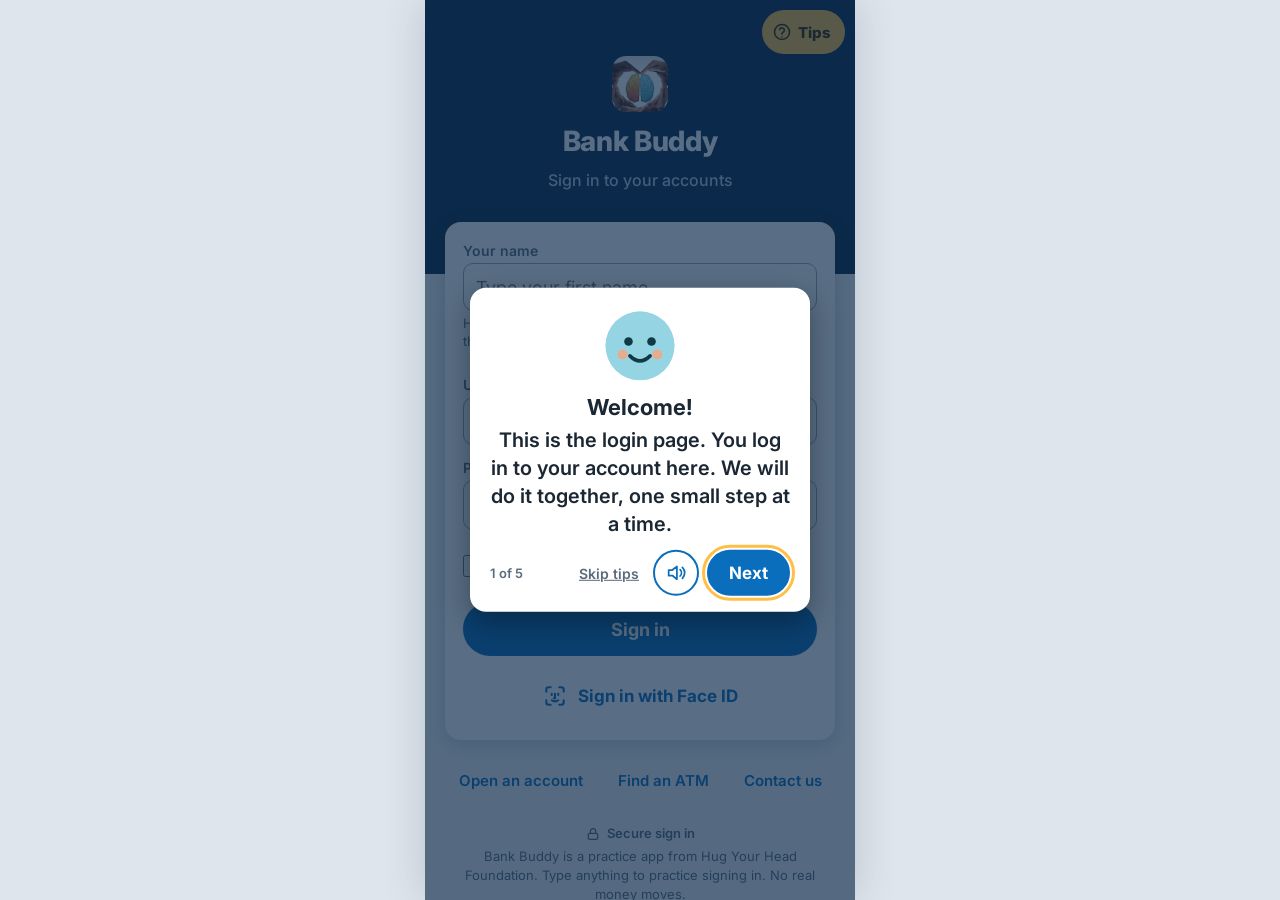
==== commit a5a55a9a: "Bank Buddy: coach card, glowing target and arrow, mission intro" ====
--- a/bank-buddy/index.html
+++ b/bank-buddy/index.html
@@ -13,8 +13,7 @@
 <meta name="mobile-web-app-capable" content="yes">
 <meta name="apple-mobile-web-app-title" content="Bank Buddy">
 <meta name="apple-mobile-web-app-status-bar-style" content="black-translucent">
-
-<title>Bank Buddy Guided</title>
+<title>Bank Buddy – Hug Your Head Foundation</title>
 <link href="https://fonts.googleapis.com/css2?family=Inter:wght@400;500;600;700;800&display=swap" rel="stylesheet">
 <style>
 /* Layout idea: one phone-width column, navy header, white rows on a pale grey ground, tab bar at the bottom. */
@@ -138,14 +137,33 @@
 .cap{position:absolute;left:10px;right:10px;top:calc(env(safe-area-inset-top) + 64px);z-index:70;background:rgba(15,20,30,.94);color:#fff;border-radius:14px;padding:12px 8px 12px 14px;display:flex;gap:8px;align-items:flex-start;box-shadow:0 6px 20px rgba(0,0,0,.35);font-size:18px;line-height:1.4;font-weight:600}
 .cap .ct{flex:1}
 .cap .cx{flex:none;border:none;background:rgba(255,255,255,.18);color:#fff;border-radius:999px;width:36px;height:36px;font-size:22px;line-height:1}
+.blk{position:absolute;z-index:40;background:transparent}
+.typing .blk{display:none}
+.cring{position:absolute;z-index:41;border:4px solid #ffbf47;border-radius:16px;box-shadow:0 0 0 9999px rgba(11,42,74,.64);pointer-events:none;animation:cring 1.1s infinite}
+@keyframes cring{0%,100%{border-color:#ffbf47}50%{border-color:#fff}}
+.ptr svg{display:block}
+.ptr{background:none!important;box-shadow:none!important}
+.ptr{position:absolute;z-index:42;width:60px;height:60px;pointer-events:none;animation:bobd .8s ease-in-out infinite}
+.ptr.up{animation-name:bobu}.ptr.up svg{transform:rotate(180deg)}
+@keyframes bobd{0%,100%{transform:translateY(0)}50%{transform:translateY(12px)}}
+@keyframes bobu{0%,100%{transform:translateY(0)}50%{transform:translateY(-12px)}}
+.coach{position:absolute;left:10px;right:10px;z-index:45;background:#fff;border:4px solid #ffbf47;border-radius:20px;padding:12px 14px 12px;box-shadow:0 8px 28px rgba(0,0,0,.4)}
+.coach .ch{display:flex;align-items:center;gap:10px}
+.coach .clabel{font-size:13px;font-weight:800;letter-spacing:.05em;color:var(--navy);text-transform:uppercase;line-height:1.2}
+.coach .cstep{font-size:13px;font-weight:700;color:var(--mute)}
+.coach .ctext{font-size:25px;line-height:1.22;font-weight:800;color:#1b2430;margin:8px 0 10px}
+.coach .cb{display:flex;gap:8px;align-items:center;justify-content:space-between}
+.coach .cb .stop{border:none;background:none;color:var(--mute);font-size:15px;font-weight:700;text-decoration:underline;min-height:44px;padding:0 6px}
+.coach.nudge{animation:shake .4s}
+@keyframes shake{0%,100%{transform:translateX(0)}25%{transform:translateX(-8px)}75%{transform:translateX(8px)}}
 .ring{position:absolute;z-index:41;border:3px solid #ffbf47;border-radius:14px;box-shadow:0 0 0 9999px rgba(11,42,74,.68);pointer-events:none}
 .ring.pulse{box-shadow:none;animation:pulse 1.4s infinite}
 @keyframes pulse{0%,100%{box-shadow:0 0 0 0 rgba(255,191,71,.8)}50%{box-shadow:0 0 0 10px rgba(255,191,71,0)}}
 .tpop{position:absolute;z-index:43;left:16px;width:calc(100% - 32px);max-width:330px;background:#fff;border-radius:16px;padding:14px;box-shadow:0 10px 30px rgba(0,0,0,.35)}
 .tpop.say{left:50%;top:50%;transform:translate(-50%,-50%);width:calc(100% - 40px);max-width:340px;padding:22px 20px 16px;text-align:center}
 .tpop h3{margin:8px 0 6px;font-size:22px;line-height:1.2}
-.tpop p{margin:0;font-size:17px;line-height:1.45;font-weight:500}
-.tpop.say p{font-size:19px}
+.tpop p{margin:0;font-size:19px;line-height:1.4;font-weight:600}
+.tpop.say p{font-size:20px}
 .tpop .tb{display:flex;align-items:center;gap:8px;margin-top:12px}
 .tpop .cnt{flex:1;font-size:13px;color:var(--mute);font-weight:600;text-align:left}
 .tbtn{min-height:46px;padding:0 20px;border-radius:23px;border:2px solid var(--acc);background:var(--acc);color:#fff;font-weight:700;font-size:17px}
@@ -457,7 +475,7 @@
   ],
   missions:[
    ['say','','Missions','Missions help you practice. Finish a mission to earn a star. Your level goes up as you finish missions. Finish them all to become an Expert!'],
-   ['try','[data-tour=mlist]','','Tap a mission to start it. You can do them in any order.']
+   ['try','[data-a=mission][data-id={next}]','','Tap this mission to start it.']
   ],
   detail:[
    ['say','','Your account page','This page shows one account. You can see how much money is in it and what happened.'],
@@ -501,11 +519,11 @@
   ],
   sendpick:[
    ['say','','Send money','First, pick the person you want to send money to. You can type a name to find someone, or pick from the list.'],
-   ['try','[data-tour=sp-list]','','Tap a name to pick that person. Only pick someone you know.']
+   ['try','[data-a=startsend][data-id=jordan]','','Tap Jordan to pick that person. Only pick someone you know.']
   ],
   bills:[
    ['say','','Pay bills','Here are the companies you pay. Each one shows how much is due and when.'],
-   ['try','[data-tour=b-list]','','Tap one to pay it.']
+   ['try','[data-a=startbill]','','Tap a bill to pay it.']
   ],
   deposit:[
    ['say','','Deposit a check','You can put a paper check into your account by taking pictures with your phone. For practice, pictures are optional.'],
@@ -532,7 +550,7 @@
 };
 function tourKey(){var v=UI.view;if(v.name==='form'&&UI.flow)return 'form-'+UI.flow.kind;return v.name}
 function maybeStartTour(){
-  if(UI.tour||UI.celebrate||UI.sheet||!S.tips||S.free||UI.chal||UI.chalDone||UI.hint)return;
+  if(UI.tour||UI.celebrate||UI.sheet||!S.tips||S.free||UI.chal||UI.chalDone||UI.hint||UI.mintro)return;
   var k=tourKey();
   if(TOURS[k]&&!S.seen[k]){var i0=(S.tp&&S.tp[k])||0;if(i0>=TOURS[k].length)i0=0;UI.tour={key:k,i:i0}}
 }
@@ -594,11 +612,94 @@
   var b=document.querySelector('.trybar'); if(!b||b.classList.contains('min'))return;
   UI.barMin=barKey(); b.classList.add('min');
 }
+
+var TOURS_NAME={signin:'Log in',accounts:'Your home page',missions:'Missions',detail:'Your account','form-transfer':'Move money','form-send':'Send money','form-bill':'Pay a bill',review:'Check before you send',confirm:'All done',sendpick:'Send money',bills:'Pay bills',deposit:'Deposit a check'};
+var COACH={
+ checking:[['accounts','[data-tour=row-chk]','Tap Everyday Checking.']],
+ savings:[['accounts','[data-tour=row-sav]','Tap Premier Savings.']],
+ transfer:[
+  ['accounts','[data-tour=qa-transfer]','Tap Transfer.'],
+  ['form-transfer','[data-tour=f-amount]','Type 50 in the box.',function(){return !UI.flow||!String(UI.flow.amount||'').trim()}],
+  ['form-transfer','[data-tour=f-continue]','Tap Continue.'],
+  ['review','[data-tour=rv-submit]','Tap Submit to move the money.']],
+ send:[
+  ['accounts','[data-tour=qa-send]','Tap Send money.'],
+  ['sendpick','[data-a=startsend][data-id=jordan]','Tap Jordan. Only send money to people you know.'],
+  ['form-send','[data-tour=f-amount]','Type 10 in the box.',function(){return !UI.flow||!String(UI.flow.amount||'').trim()}],
+  ['form-send','[data-tour=f-continue]','Tap Continue.'],
+  ['review','[data-tour=safety]','Read each line. Tap the box when it is true.',function(){return !(UI.safety||[]).every(function(x){return x})}],
+  ['review','[data-tour=rv-submit]','Tap Submit.']],
+ bill:[
+  ['accounts','[data-tour=qa-bills]','Tap Pay bills.'],
+  ['bills','[data-a=startbill]','Tap a bill to pay it.'],
+  ['form-bill','[data-tour=f-continue]','Tap Continue.'],
+  ['review','[data-tour=rv-submit]','Tap Submit.']],
+ deposit:[
+  ['accounts','.tabbar [data-t=deposit]','Tap Deposit at the bottom.'],
+  ['deposit','[data-tour=d-amount]','Type 100. That is the number on the check.',function(){return !UI.dep||!String(UI.dep.amount||'').trim()}],
+  ['deposit','[data-tour=d-submit]','Tap Deposit check.']],
+ scam:[
+  ['accounts','[data-tour=scamcard]','Tap Scam Watch.'],
+  ['scam','[data-a=stest]','Read about scams. Then tap Test yourself.',function(){return !UI.scam||UI.scam.stage==='lesson'}],
+  ['scam','.foot','Read the message. Is it real or a scam? Tap your answer.',function(){return UI.scam&&UI.scam.stage==='quiz'&&UI.scam.ans===null}],
+  ['scam','[data-a=snext]','Tap Next.',function(){return UI.scam&&UI.scam.stage==='quiz'&&UI.scam.ans!==null}],
+  ['scam','[data-a=sfinish]','Tap Finish mission.',function(){return UI.scam&&UI.scam.stage==='done'}]]
+};
+function nextMissionId(){var m=MISSIONS.filter(function(x){return !S.done[x.id]})[0];return m?m.id:'checking'}
+function resolveSel(sel){return sel?sel.replace('{next}',nextMissionId()):sel}
+function coachNow(){
+  if(!UI.mission||S.free||UI.tour||UI.celebrate||UI.chal||UI.chalDone||UI.hint||UI.sheet||UI.mintro)return null;
+  var list=COACH[UI.mission]; if(!list)return null;
+  var key=tourKey();
+  for(var i=0;i<list.length;i++){var it=list[i];if(it[0]===key&&(!it[3]||it[3]()))return {i:i,n:list.length,sel:it[1],text:it[2]}}
+  return null;
+}
+var ARROW='<svg viewBox="0 0 48 48" width="60" height="60" aria-hidden="true"><path d="M24 45 L5 23 H17 V3 H31 V23 H43 Z" fill="#ffbf47" stroke="#0b2a4a" stroke-width="3" stroke-linejoin="round"/></svg>';
+function coachHtml(o){
+  var b='<div class="blk" data-a="coachnudge"></div><div class="blk" data-a="coachnudge"></div><div class="blk" data-a="coachnudge"></div><div class="blk" data-a="coachnudge"></div>';
+  var lab=o.label?'<div class="clabel">'+esc(o.label)+'</div>':'';
+  var st=o.step?'<div class="cstep">'+esc(o.step)+'</div>':'';
+  return b+'<div class="cring" id="tring"></div><div class="ptr" id="tptr">'+ARROW+'</div>'+
+   '<div class="coach" id="coach" role="dialog" aria-label="What to do next" data-sel="'+esc(o.sel||'')+'"><div class="ch">'+buddyFace(44)+'<div>'+lab+st+'</div></div>'+
+   '<div class="ctext">'+esc(o.text)+'</div><div class="cb"><button class="tbtn o ic" data-a="speak" aria-label="Read this out loud">'+ico(P.speaker,22)+'</button>'+(o.skip?'<button class="stop" data-a="tskipstep">Skip this</button>':'<button class="stop" data-a="mcancel">Stop mission</button>')+'</div></div>';
+}
+function vCoach(){
+  var c=coachNow(); if(!c)return '';
+  var m=mById(UI.mission), n=MISSIONS.indexOf(m)+1;
+  return coachHtml({label:'Mission '+n+' of '+MISSIONS.length+': '+m.t,step:'Step '+(c.i+1)+' of '+c.n,text:c.text,sel:c.sel,skip:false});
+}
+function placeCoach(){
+  var c=document.getElementById('coach'); if(!c)return;
+  var tl=document.getElementById('tourlayer'),ae=document.activeElement;if(tl&&!(ae&&ae.matches&&ae.matches('input,select,textarea')))tl.classList.remove('typing');
+  var app=document.getElementById('app'),ring=document.getElementById('tring'),ptr=document.getElementById('tptr');
+  var blks=document.querySelectorAll('#tourlayer .blk');
+  var sel=resolveSel(c.getAttribute('data-sel')),el=sel?document.querySelector(sel):null;
+  var ar=app.getBoundingClientRect(),ah=ar.height,aw=ar.width,ph=c.offsetHeight;
+  function hideAll(){ring.style.display='none';ptr.style.display='none';for(var i=0;i<blks.length;i++)blks[i].style.display='none'}
+  if(!el){hideAll();c.style.top=Math.max(8,ah-ph-10)+'px';return}
+  var pos=ringTo(el,true); if(!pos){hideAll();return}
+  ring.style.display='';
+  var rl=parseFloat(ring.style.left),rt=parseFloat(ring.style.top),rw=parseFloat(ring.style.width),rh=parseFloat(ring.style.height);
+  var big=rh>ah*0.5;
+  var geo=[[0,0,aw,rt],[0,rt+rh,aw,ah-(rt+rh)],[0,rt,rl,rh],[rl+rw,rt,aw-(rl+rw),rh]];
+  for(var i=0;i<blks.length;i++){var g=geo[i];blks[i].style.display='';blks[i].style.left=g[0]+'px';blks[i].style.top=g[1]+'px';blks[i].style.width=Math.max(0,g[2])+'px';blks[i].style.height=Math.max(0,g[3])+'px'}
+  var below=ah-(rt+rh)-10, above=rt-10, y, arrowUp=false;
+  if(big){ptr.style.display='none';y=(below>=above)?(rt+rh+12):(rt-ph-12);if(y+ph>ah-8)y=ah-ph-8;if(y<8)y=8}
+  else if(below>=ph+70){y=rt+rh+66;arrowUp=true;ptr.style.display='';ptr.className='ptr up';ptr.style.top=(rt+rh+4)+'px'}
+  else if(above>=ph+70){y=rt-ph-66;ptr.style.display='';ptr.className='ptr';ptr.style.top=(rt-62)+'px'}
+  else {y=(below>above)?ah-ph-8:8;ptr.style.display='none'}
+  if(ptr.style.display!=='none')ptr.style.left=Math.max(4,Math.min(aw-64,rl+rw/2-30))+'px';
+  c.style.top=Math.max(8,y)+'px';
+}
 function vTour(){
   var t=UI.tour; if(!t||UI.celebrate||UI.chalDone||UI.hint)return '';
   var steps=TOURS[t.key], st=steps[t.i], n=steps.length;
   var listen='<button class="tbtn o ic" data-a="speak" aria-label="Read this out loud">'+ico(P.speaker,22)+'</button>';
   if(st[0]==='try'){
+    var ti=0,tt=0;steps.forEach(function(x,j){if(x[0]==='try'){tt++;if(j<=t.i)ti++}});
+    return coachHtml({label:(TOURS_NAME[t.key]||'Let us practice'),step:'Step '+ti+' of '+tt,text:st[3].replace(/^Step \d+\.\s*/,''),sel:st[1],skip:true});
+  }
+  if(false){
     return '<div class="ring pulse" id="tring"></div><div class="trybar'+(UI.barMin===barKey()?' min':'')+'" data-a="barmax" role="status">'+buddyFace(32)+'<span class="t">'+esc(st[3])+'</span>'+listen+'<button class="mini" data-a="tskipstep" aria-label="Skip this step">Skip</button></div>';
   }
   var last=(t.i>=n-1)||(steps[t.i+1][0]==='try'&&false);
@@ -622,9 +723,10 @@
   return {top:top-ar.top-pad,bottom:bottom-ar.top+pad,ah:ar.height};
 }
 function placeTour(){
-  var t=UI.tour; if(!t)return;
+  var t=UI.tour; if(!t){placeCoach();return}
   var st=TOURS[t.key][t.i]; if(st[0]==='say')return;
-  var el=document.querySelector(st[1]);
+  if(st[0]==='try'){placeCoach();return}
+  var el=document.querySelector(resolveSel(st[1]));
   if(!el){if(st[0]==='spot')ACT.tnext();else tourAdvance();return}
   var pos=ringTo(el,true);
   if(st[0]==='try'){var sc=el.closest('.scroll');if(sc&&!sc._tw){sc._tw=1;sc.addEventListener('scroll',function(){var e2=document.querySelector(TOURS[UI.tour?UI.tour.key:t.key][UI.tour?UI.tour.i:t.i][1]);if(UI.tour&&e2)ringTo(e2,false)},{passive:true})}return}
@@ -641,8 +743,13 @@
   var rk=c.rank?'<p style="margin-top:12px;font-weight:800;font-size:20px;color:var(--navy)">'+(c.rank==='Expert'?'You are a Bank Buddy Expert! You finished every mission.':'You moved up! You are now a '+esc(c.rank)+'.')+'</p>':'';
   return '<div class="tourblock dim"></div><div class="tpop say" role="dialog" aria-modal="true" aria-label="Mission complete">'+buddyFace(72)+'<h3>Mission complete!</h3><p>'+esc(c.title)+'</p><div class="stars" style="margin:12px 0 4px">'+stars+'</div><p style="font-size:16px;color:var(--mute);font-weight:600">'+n+' of '+tot+' missions done</p>'+rk+'<div class="tb" style="justify-content:center"><button class="tbtn" id="celebok" data-a="celebrate">Keep going</button>'+(c.rank==='Expert'?'<button class="tbtn o" data-a="celebpractice">Next: try it with no help</button>':'')+'</div></div>';
 }
+function vMintro(){
+  var id=UI.mintro; if(!id||UI.celebrate||UI.tour)return '';
+  var m=mById(id),n=MISSIONS.indexOf(m)+1;
+  return '<div class="tourblock dim" style="z-index:55"></div><div class="tpop say" style="z-index:56" role="dialog" aria-modal="true" aria-label="Mission">'+buddyFace(72)+'<div style="font-size:14px;font-weight:800;letter-spacing:.05em;color:var(--navy);margin-top:6px">MISSION '+n+' OF '+MISSIONS.length+'</div><h3 style="font-size:26px;margin:4px 0 8px">'+esc(m.t)+'</h3><p>'+esc(m.d)+'</p><p style="margin-top:10px">I will show you where to tap.</p><div class="tb" style="justify-content:center"><button class="tbtn ic" data-a="speak" aria-label="Read this out loud" style="background:#fff;color:var(--acc);border:2px solid var(--acc)">'+ico(P.speaker,22)+'</button><button class="tbtn" id="mgo" data-a="mgo">Let us go!</button></div></div>';
+}
 function vMbar(){
-  if(!UI.mission||UI.tour||UI.celebrate||UI.chal||UI.chalDone||UI.hint)return '';
+  if(!UI.mission||UI.tour||UI.celebrate||UI.chal||UI.chalDone||UI.hint||UI.mintro||coachNow())return '';
   var nm=UI.view.name; if(nm==='signin'||nm==='missions'||nm==='confirm')return '';
   var m=mById(UI.mission), i=MISSIONS.indexOf(m)+1;
   return '<div class="trybar mbar'+(UI.barMin===barKey()?' min':'')+'" data-a="barmax" role="status">'+buddyFace(30)+'<span class="t">Mission '+i+': '+esc(m.t)+'. '+(S.free?'Tap Tips if you need help.':esc(m.hint))+'</span><button class="mini" data-a="barmin" aria-label="Hide this box">Hide</button><button class="skip" data-a="mcancel">Stop</button></div>';
@@ -832,10 +939,11 @@
     case 'chhub':h=vChhub();break; case 'chintro':h=vChintro();break; case 'sctest':h=vSct();break; case 'progress':h=vProgress();break;
   }
   if(v.name!=='signin'&&TOURS[tourKey()]){h=h.replace('</header>',tipsBtn(v.name==='accounts'?'s1':(v.name==='detail'?'s2':''))+'</header>')}
-  document.getElementById('app').innerHTML=h+vSheet()+vCelebrate()+vChalDone()+vHint()+'<div id="tourlayer">'+vTour()+'</div>'+vMbar()+vCbar()+vCap()+(UI.toast?'<div class="toast" role="status">'+esc(UI.toast)+'</div>':'');
+  document.getElementById('app').innerHTML=h+vSheet()+vCelebrate()+vChalDone()+vHint()+'<div id="tourlayer">'+(vTour()||vCoach())+'</div>'+vMintro()+vMbar()+vCbar()+vCap()+(UI.toast?'<div class="toast" role="status">'+esc(UI.toast)+'</div>':'');
   var ns=document.querySelector('.scroll'); if(ns)ns.scrollTop=resetScroll?0:top;
   placeTour(); fixBars();
-  var f=document.getElementById('celebok')||document.getElementById('tnext'); if(f&&!UI.toast)f.focus({preventScroll:true});
+  if(S.autoread&&!UI.tour){var cc=coachNow();if(cc){var ck='c:'+UI.mission+':'+cc.i;if(UI.spoken!==ck){UI.spoken=ck;speak(cc.text,true)}}}
+  var f=document.getElementById('celebok')||document.getElementById('mgo')||document.getElementById('tnext'); if(f&&!UI.toast)f.focus({preventScroll:true});
   else if(UI.sheet){var b=document.getElementById('sheetclose');if(b)b.focus()}
   if(S.autoread&&UI.tour&&!UI.celebrate){var k=UI.tour.key+':'+UI.tour.i;if(UI.spoken!==k){UI.spoken=k;speak(stepText(TOURS[UI.tour.key][UI.tour.i]),true)}}
 }
@@ -897,7 +1005,7 @@
 };
 function refreshTour(){
   var l=document.getElementById('tourlayer'); if(!l)return;
-  l.innerHTML=vTour(); placeTour(); fixBars();
+  l.innerHTML=vTour()||vCoach(); placeTour(); fixBars();
   if(S.autoread&&UI.tour&&!UI.celebrate){var k=UI.tour.key+':'+UI.tour.i;if(UI.spoken!==k){UI.spoken=k;speak(stepText(TOURS[UI.tour.key][UI.tour.i]),true)}}
 }
 function tourAdvance(){
@@ -910,7 +1018,7 @@
 function tryHit(e){
   var t=UI.tour; if(!t)return;
   var st=TOURS[t.key][t.i]; if(!st||st[0]!=='try')return;
-  var el=document.querySelector(st[1]); if(!el||!e.target||!el.contains(e.target))return;
+  var el=document.querySelector(resolveSel(st[1])); if(!el||!e.target||!el.contains(e.target))return;
   var tg=e.target, field=(tg.matches&&tg.matches('input,select,textarea'))?tg:null;
   var inner=el.querySelector('input,select,textarea')||(el.matches('input,select,textarea')?el:null);
   if(e.type==='click'){
@@ -925,32 +1033,39 @@
     tourAdvance();
   }
 }
+document.addEventListener('focusin',function(e){var l=document.getElementById('tourlayer');if(l&&e.target&&e.target.matches&&e.target.matches('input,select,textarea'))l.classList.add('typing')});
+document.addEventListener('focusout',function(){var l=document.getElementById('tourlayer');if(l)l.classList.remove('typing')});
+document.addEventListener('change',function(e){if(!UI.tour&&coachNow())setTimeout(refreshTour,0)});
 document.addEventListener('click',tryHit,true);
 document.addEventListener('change',tryHit,true);
 ACT.tskipstep=function(){tourAdvance()};
 ACT.capx=function(){hideCap()};
+ACT.coachnudge=function(){var c=document.getElementById('coach');if(c){c.classList.remove('nudge');void c.offsetWidth;c.classList.add('nudge')}toast('Tap the glowing box.')};
 ACT.tskip=function(){if(UI.tour){S.seen[UI.tour.key]=true;S.tp[UI.tour.key]=TOURS[UI.tour.key].length;save()}UI.tour=null;render()};
 ACT.tips=function(){var k=tourKey();if(S.free||UI.chal){S.tipsUsed=(S.tipsUsed||0)+1;logEv('tip','Used a tip on '+k+(UI.chal?' (challenge)':' (practice mode)'));UI.sheet=null;UI.tour=null;UI.hint=hintText();render();return}if(!TOURS[k]){toast('There are no tips for this screen.');return}UI.sheet=null;S.tp[k]=0;UI.tour={key:k,i:0};render()};
 ACT.speak=function(){
   if(UI.celebrate){speak('Mission complete! '+UI.celebrate.title);return}
   if(UI.hint){speak(UI.hint);return}
   if(UI.chalDone){speak('Challenge complete!');return}
-  if(UI.tour){speak(stepText(TOURS[UI.tour.key][UI.tour.i]))}
+  if(UI.mintro){var mm=mById(UI.mintro);speak(mm.t+'. '+mm.d+' I will show you where to tap.');return}
+  if(UI.tour){var sx=TOURS[UI.tour.key][UI.tour.i];speak(sx[0]==='try'?sx[3].replace(/^Step \d+\.\s*/,''):stepText(sx));return}
+  var cn=coachNow();if(cn)speak(cn.text);
 };
 ACT.celebrate=function(){UI.celebrate=null;render()};
 ACT.celebchal=function(){UI.celebrate=null;go({name:'chhub'})};
 ACT.celebpractice=function(){UI.celebrate=null;ACT.startfree()};
 ACT.startfree=function(){S.free=true;S.freeUsed=true;logEv('practice','Practice mode ON (started from missions)');save();UI.tour=null;UI.mission=null;root('accounts');toast('Practice mode is on. No pop-ups. Tap Tips for one hint.')};
 ACT.missions=function(){go({name:'missions'})};
+ACT.mgo=function(){UI.mintro=null;render()};
 ACT.mission=function(d){
   var m=mById(d.id);
   if(S.done[d.id]&&d.id==='signin'){toast('You already did this one. Nice work!');return}
-  UI.mission=d.id;
+  UI.mission=d.id;UI.mintro=S.free?null:d.id;
   if(d.id==='deposit'){UI.dep=null;root('deposit')}
   else if(d.id==='scam'){UI.hist=[{name:'accounts'}];UI.scam=null;UI.tour=null;UI.view={name:'scam'};render(true)}
   else root('accounts');
 };
-ACT.mcancel=function(){UI.mission=null;render()};
+ACT.mcancel=function(){UI.mission=null;UI.mintro=null;render()};
 ACT.scamopen=function(){UI.scam=null;go({name:'scam'})};
 ACT.stest=function(){UI.scam={stage:'quiz',i:0,ans:null,score:0};render(true)};
 ACT.sans=function(d){var sc=UI.scam,q=QUIZ[sc.i];if(sc.ans!==null)return;sc.ans=d.v;S.sc.t++;var okq=(d.v==='scam')===q.scam;if(okq){sc.score++;S.sc.r++}logEv('quizq','Scam Watch question '+(sc.i+1)+': '+(okq?'right':'WRONG')+' (said '+d.v+')');save();render()};
@@ -958,7 +1073,7 @@
 ACT.sretry=function(){UI.scam={stage:'quiz',i:0,ans:null,score:0};render(true)};
 ACT.sfinish=function(){complete('scam');UI.scam=null;root('accounts')};
 ACT.replayall=function(){S.seen={};S.tp={};save();toast('Tips will show again on each screen.')};
-ACT.startover=function(){var keepP=S.pid,keepN=S.nick;S=seed();ensure();S.pid=keepP;S.nick=keepN||'';logEv('restart','Started over');save();UI.chal=null;UI.chalDone=null;UI.hint=null;UI.sct=null;UI.mission=null;UI.celebrate=null;UI.dep=null;UI.flow=null;UI.scam=null;UI.u='';UI.pwv='';UI.hist=[];UI.view={name:'signin'};UI.tour=null;render(true)};
+ACT.startover=function(){UI.mintro=null;var keepP=S.pid,keepN=S.nick;S=seed();ensure();S.pid=keepP;S.nick=keepN||'';logEv('restart','Started over');save();UI.chal=null;UI.chalDone=null;UI.hint=null;UI.sct=null;UI.mission=null;UI.celebrate=null;UI.dep=null;UI.flow=null;UI.scam=null;UI.u='';UI.pwv='';UI.hist=[];UI.view={name:'signin'};UI.tour=null;render(true)};
 
 /* ---------- progress, challenges, practice mode ---------- */
 var REPORT_EMAIL='HugYourHead@Gmail.com';
